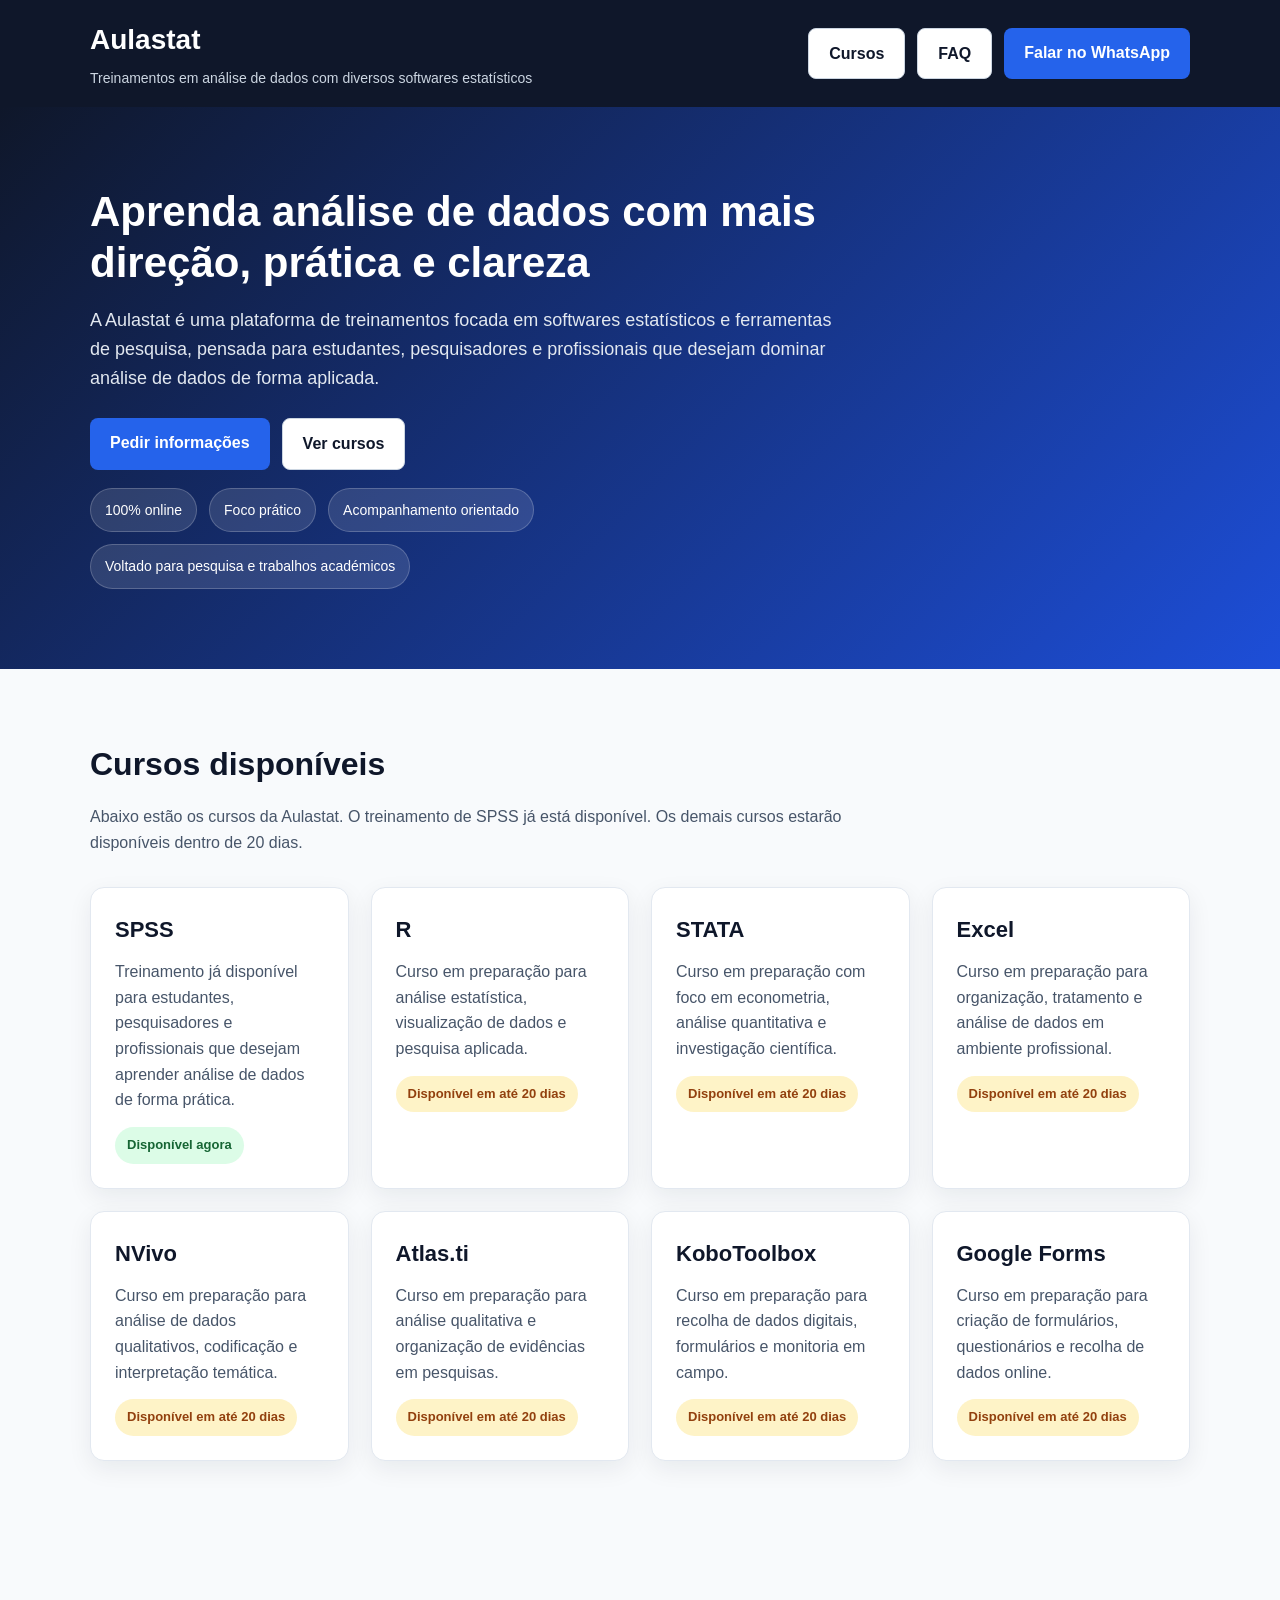
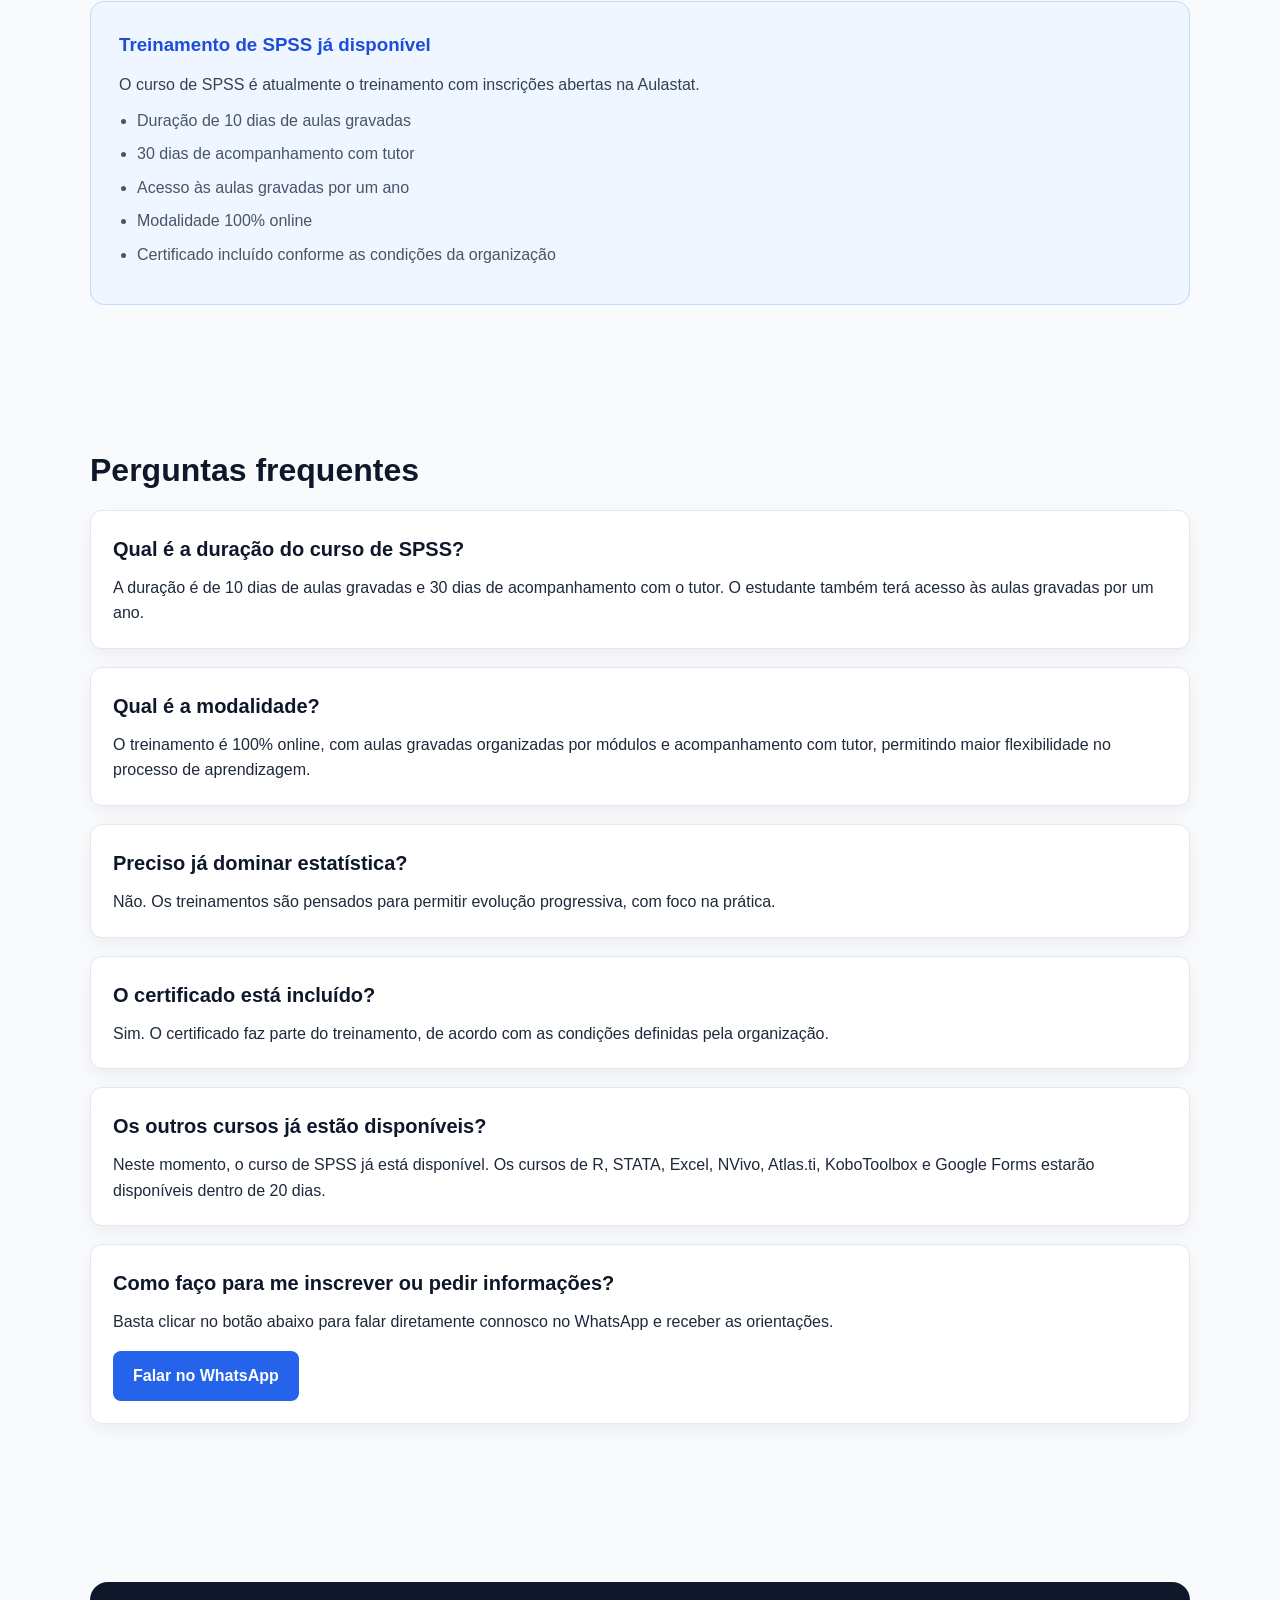
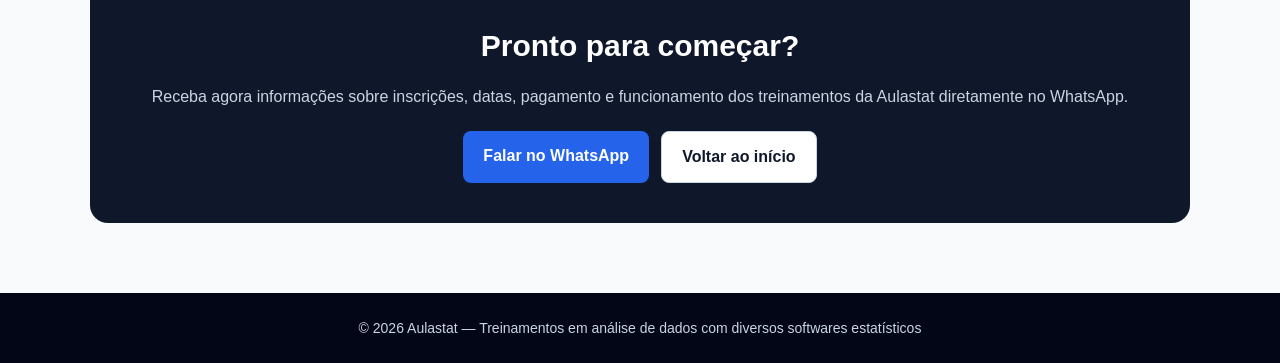
==== index.html @ efa94102 "Create index.html" ====
<!DOCTYPE html>
<html lang="pt">
<head>
  <meta charset="UTF-8" />
  <meta name="viewport" content="width=device-width, initial-scale=1.0" />
  <title>Aulastat | Treinamentos em Análise de Dados</title>
  <meta
    name="description"
    content="Aulastat - Treinamentos em análise de dados com diversos softwares estatísticos."
  />
  <style>
    * {
      margin: 0;
      padding: 0;
      box-sizing: border-box;
      font-family: Arial, sans-serif;
    }

    body {
      background: #f8fafc;
      color: #1e293b;
      line-height: 1.6;
    }

    .container {
      width: 90%;
      max-width: 1100px;
      margin: 0 auto;
    }

    header {
      background: #0f172a;
      color: white;
      padding: 18px 0;
      position: sticky;
      top: 0;
      z-index: 1000;
    }

    .nav {
      display: flex;
      justify-content: space-between;
      align-items: center;
      gap: 20px;
      flex-wrap: wrap;
    }

    .brand h1 {
      font-size: 28px;
      margin-bottom: 4px;
    }

    .brand p {
      font-size: 14px;
      color: #cbd5e1;
    }

    .nav-actions {
      display: flex;
      gap: 12px;
      flex-wrap: wrap;
    }

    .btn {
      display: inline-block;
      padding: 12px 20px;
      border-radius: 8px;
      text-decoration: none;
      font-weight: bold;
      transition: 0.3s ease;
    }

    .btn-primary {
      background: #2563eb;
      color: white;
    }

    .btn-primary:hover {
      background: #1d4ed8;
    }

    .btn-secondary {
      background: white;
      color: #0f172a;
      border: 1px solid #cbd5e1;
    }

    .btn-secondary:hover {
      background: #f1f5f9;
    }

    .hero {
      background: linear-gradient(135deg, #0f172a, #1d4ed8);
      color: white;
      padding: 80px 0;
    }

    .hero-content {
      max-width: 760px;
    }

    .hero h2 {
      font-size: 42px;
      margin-bottom: 18px;
      line-height: 1.2;
    }

    .hero p {
      font-size: 18px;
      margin-bottom: 26px;
      color: #e2e8f0;
    }

    .hero-badges {
      display: flex;
      flex-wrap: wrap;
      gap: 12px;
      margin-top: 18px;
    }

    .badge {
      background: rgba(255, 255, 255, 0.12);
      border: 1px solid rgba(255, 255, 255, 0.2);
      padding: 10px 14px;
      border-radius: 999px;
      font-size: 14px;
    }

    section {
      padding: 70px 0;
    }

    .section-title {
      font-size: 32px;
      margin-bottom: 14px;
      color: #0f172a;
    }

    .section-subtitle {
      color: #475569;
      margin-bottom: 32px;
      max-width: 760px;
    }

    .grid {
      display: grid;
      grid-template-columns: repeat(auto-fit, minmax(240px, 1fr));
      gap: 22px;
    }

    .card {
      background: white;
      border-radius: 14px;
      padding: 24px;
      box-shadow: 0 8px 24px rgba(15, 23, 42, 0.07);
      border: 1px solid #e2e8f0;
    }

    .card h3 {
      margin-bottom: 12px;
      color: #0f172a;
      font-size: 22px;
    }

    .card p {
      color: #475569;
      margin-bottom: 14px;
    }

    .status {
      display: inline-block;
      padding: 8px 12px;
      border-radius: 999px;
      font-size: 13px;
      font-weight: bold;
    }

    .status.available {
      background: #dcfce7;
      color: #166534;
    }

    .status.soon {
      background: #fef3c7;
      color: #92400e;
    }

    .highlight-box {
      background: #eff6ff;
      border: 1px solid #bfdbfe;
      padding: 28px;
      border-radius: 14px;
    }

    .highlight-box h3 {
      margin-bottom: 12px;
      color: #1d4ed8;
    }

    .highlight-box p {
      color: #334155;
      margin-bottom: 10px;
    }

    .faq-item {
      background: white;
      border-radius: 12px;
      padding: 22px;
      margin-bottom: 18px;
      box-shadow: 0 6px 18px rgba(15, 23, 42, 0.05);
      border: 1px solid #e2e8f0;
    }

    .faq-item h4 {
      margin-bottom: 10px;
      color: #0f172a;
      font-size: 20px;
    }

    .cta-box {
      background: #0f172a;
      color: white;
      padding: 40px;
      border-radius: 18px;
      text-align: center;
    }

    .cta-box h2 {
      font-size: 30px;
      margin-bottom: 14px;
    }

    .cta-box p {
      color: #cbd5e1;
      margin-bottom: 22px;
    }

    footer {
      background: #020617;
      color: #cbd5e1;
      text-align: center;
      padding: 24px 12px;
      font-size: 14px;
    }

    ul.clean-list {
      padding-left: 18px;
      color: #475569;
    }

    ul.clean-list li {
      margin-bottom: 8px;
    }

    @media (max-width: 768px) {
      .hero h2 {
        font-size: 32px;
      }

      .section-title {
        font-size: 28px;
      }

      .cta-box {
        padding: 28px 20px;
      }
    }
  </style>
</head>
<body id="top">
  <header>
    <div class="container nav">
      <div class="brand">
        <h1>Aulastat</h1>
        <p>Treinamentos em análise de dados com diversos softwares estatísticos</p>
      </div>

      <div class="nav-actions">
        <a class="btn btn-secondary" href="#cursos">Cursos</a>
        <a class="btn btn-secondary" href="#faq">FAQ</a>
        <a
          class="btn btn-primary"
          href="https://wa.me/861421450?text=Olá,%20quero%20saber%20mais%20sobre%20os%20treinamentos%20da%20Aulastat."
          target="_blank"
          rel="noopener"
        >
          Falar no WhatsApp
        </a>
      </div>
    </div>
  </header>

  <section class="hero">
    <div class="container">
      <div class="hero-content">
        <h2>Aprenda análise de dados com mais direção, prática e clareza</h2>
        <p>
          A Aulastat é uma plataforma de treinamentos focada em softwares estatísticos e
          ferramentas de pesquisa, pensada para estudantes, pesquisadores e profissionais
          que desejam dominar análise de dados de forma aplicada.
        </p>

        <div class="nav-actions">
          <a
            class="btn btn-primary"
            href="https://wa.me/861421450?text=Olá,%20quero%20me%20inscrever%20ou%20receber%20informações%20sobre%20os%20cursos%20da%20Aulastat."
            target="_blank"
            rel="noopener"
          >
            Pedir informações
          </a>
          <a class="btn btn-secondary" href="#cursos">Ver cursos</a>
        </div>

        <div class="hero-badges">
          <div class="badge">100% online</div>
          <div class="badge">Foco prático</div>
          <div class="badge">Acompanhamento orientado</div>
          <div class="badge">Voltado para pesquisa e trabalhos académicos</div>
        </div>
      </div>
    </div>
  </section>

  <section id="cursos">
    <div class="container">
      <h2 class="section-title">Cursos disponíveis</h2>
      <p class="section-subtitle">
        Abaixo estão os cursos da Aulastat. O treinamento de SPSS já está disponível.
        Os demais cursos estarão disponíveis dentro de 20 dias.
      </p>

      <div class="grid">
        <div class="card">
          <h3>SPSS</h3>
          <p>
            Treinamento já disponível para estudantes, pesquisadores e profissionais que
            desejam aprender análise de dados de forma prática.
          </p>
          <span class="status available">Disponível agora</span>
        </div>

        <div class="card">
          <h3>R</h3>
          <p>Curso em preparação para análise estatística, visualização de dados e pesquisa aplicada.</p>
          <span class="status soon">Disponível em até 20 dias</span>
        </div>

        <div class="card">
          <h3>STATA</h3>
          <p>Curso em preparação com foco em econometria, análise quantitativa e investigação científica.</p>
          <span class="status soon">Disponível em até 20 dias</span>
        </div>

        <div class="card">
          <h3>Excel</h3>
          <p>Curso em preparação para organização, tratamento e análise de dados em ambiente profissional.</p>
          <span class="status soon">Disponível em até 20 dias</span>
        </div>

        <div class="card">
          <h3>NVivo</h3>
          <p>Curso em preparação para análise de dados qualitativos, codificação e interpretação temática.</p>
          <span class="status soon">Disponível em até 20 dias</span>
        </div>

        <div class="card">
          <h3>Atlas.ti</h3>
          <p>Curso em preparação para análise qualitativa e organização de evidências em pesquisas.</p>
          <span class="status soon">Disponível em até 20 dias</span>
        </div>

        <div class="card">
          <h3>KoboToolbox</h3>
          <p>Curso em preparação para recolha de dados digitais, formulários e monitoria em campo.</p>
          <span class="status soon">Disponível em até 20 dias</span>
        </div>

        <div class="card">
          <h3>Google Forms</h3>
          <p>Curso em preparação para criação de formulários, questionários e recolha de dados online.</p>
          <span class="status soon">Disponível em até 20 dias</span>
        </div>
      </div>
    </div>
  </section>

  <section>
    <div class="container">
      <div class="highlight-box">
        <h3>Treinamento de SPSS já disponível</h3>
        <p>
          O curso de SPSS é atualmente o treinamento com inscrições abertas na Aulastat.
        </p>
        <ul class="clean-list">
          <li>Duração de 10 dias de aulas gravadas</li>
          <li>30 dias de acompanhamento com tutor</li>
          <li>Acesso às aulas gravadas por um ano</li>
          <li>Modalidade 100% online</li>
          <li>Certificado incluído conforme as condições da organização</li>
        </ul>
      </div>
    </div>
  </section>

  <section id="faq">
    <div class="container">
      <h2 class="section-title">Perguntas frequentes</h2>

      <div class="faq-item">
        <h4>Qual é a duração do curso de SPSS?</h4>
        <p>
          A duração é de 10 dias de aulas gravadas e 30 dias de acompanhamento com o tutor.
          O estudante também terá acesso às aulas gravadas por um ano.
        </p>
      </div>

      <div class="faq-item">
        <h4>Qual é a modalidade?</h4>
        <p>
          O treinamento é 100% online, com aulas gravadas organizadas por módulos e
          acompanhamento com tutor, permitindo maior flexibilidade no processo de aprendizagem.
        </p>
      </div>

      <div class="faq-item">
        <h4>Preciso já dominar estatística?</h4>
        <p>
          Não. Os treinamentos são pensados para permitir evolução progressiva, com foco na prática.
        </p>
      </div>

      <div class="faq-item">
        <h4>O certificado está incluído?</h4>
        <p>
          Sim. O certificado faz parte do treinamento, de acordo com as condições definidas pela organização.
        </p>
      </div>

      <div class="faq-item">
        <h4>Os outros cursos já estão disponíveis?</h4>
        <p>
          Neste momento, o curso de SPSS já está disponível. Os cursos de R, STATA, Excel,
          NVivo, Atlas.ti, KoboToolbox e Google Forms estarão disponíveis dentro de 20 dias.
        </p>
      </div>

      <div class="faq-item">
        <h4>Como faço para me inscrever ou pedir informações?</h4>
        <p>
          Basta clicar no botão abaixo para falar diretamente connosco no WhatsApp
          e receber as orientações.
        </p>
        <div style="margin-top: 16px;">
          <a
            class="btn btn-primary"
            href="https://wa.me/861421450?text=Olá,%20quero%20receber%20informações%20sobre%20os%20treinamentos%20da%20Aulastat."
            target="_blank"
            rel="noopener"
          >
            Falar no WhatsApp
          </a>
        </div>
      </div>
    </div>
  </section>

  <section>
    <div class="container">
      <div class="cta-box">
        <h2>Pronto para começar?</h2>
        <p>
          Receba agora informações sobre inscrições, datas, pagamento e funcionamento
          dos treinamentos da Aulastat diretamente no WhatsApp.
        </p>
        <div class="nav-actions" style="justify-content: center;">
          <a
            class="btn btn-primary"
            href="https://wa.me/861421450?text=Olá,%20quero%20entrar%20nos%20treinamentos%20da%20Aulastat."
            target="_blank"
            rel="noopener"
          >
            Falar no WhatsApp
          </a>
          <a class="btn btn-secondary" href="#top">Voltar ao início</a>
        </div>
      </div>
    </div>
  </section>

  <footer>
    © 2026 Aulastat — Treinamentos em análise de dados com diversos softwares estatísticos
  </footer>
</body>
</html>
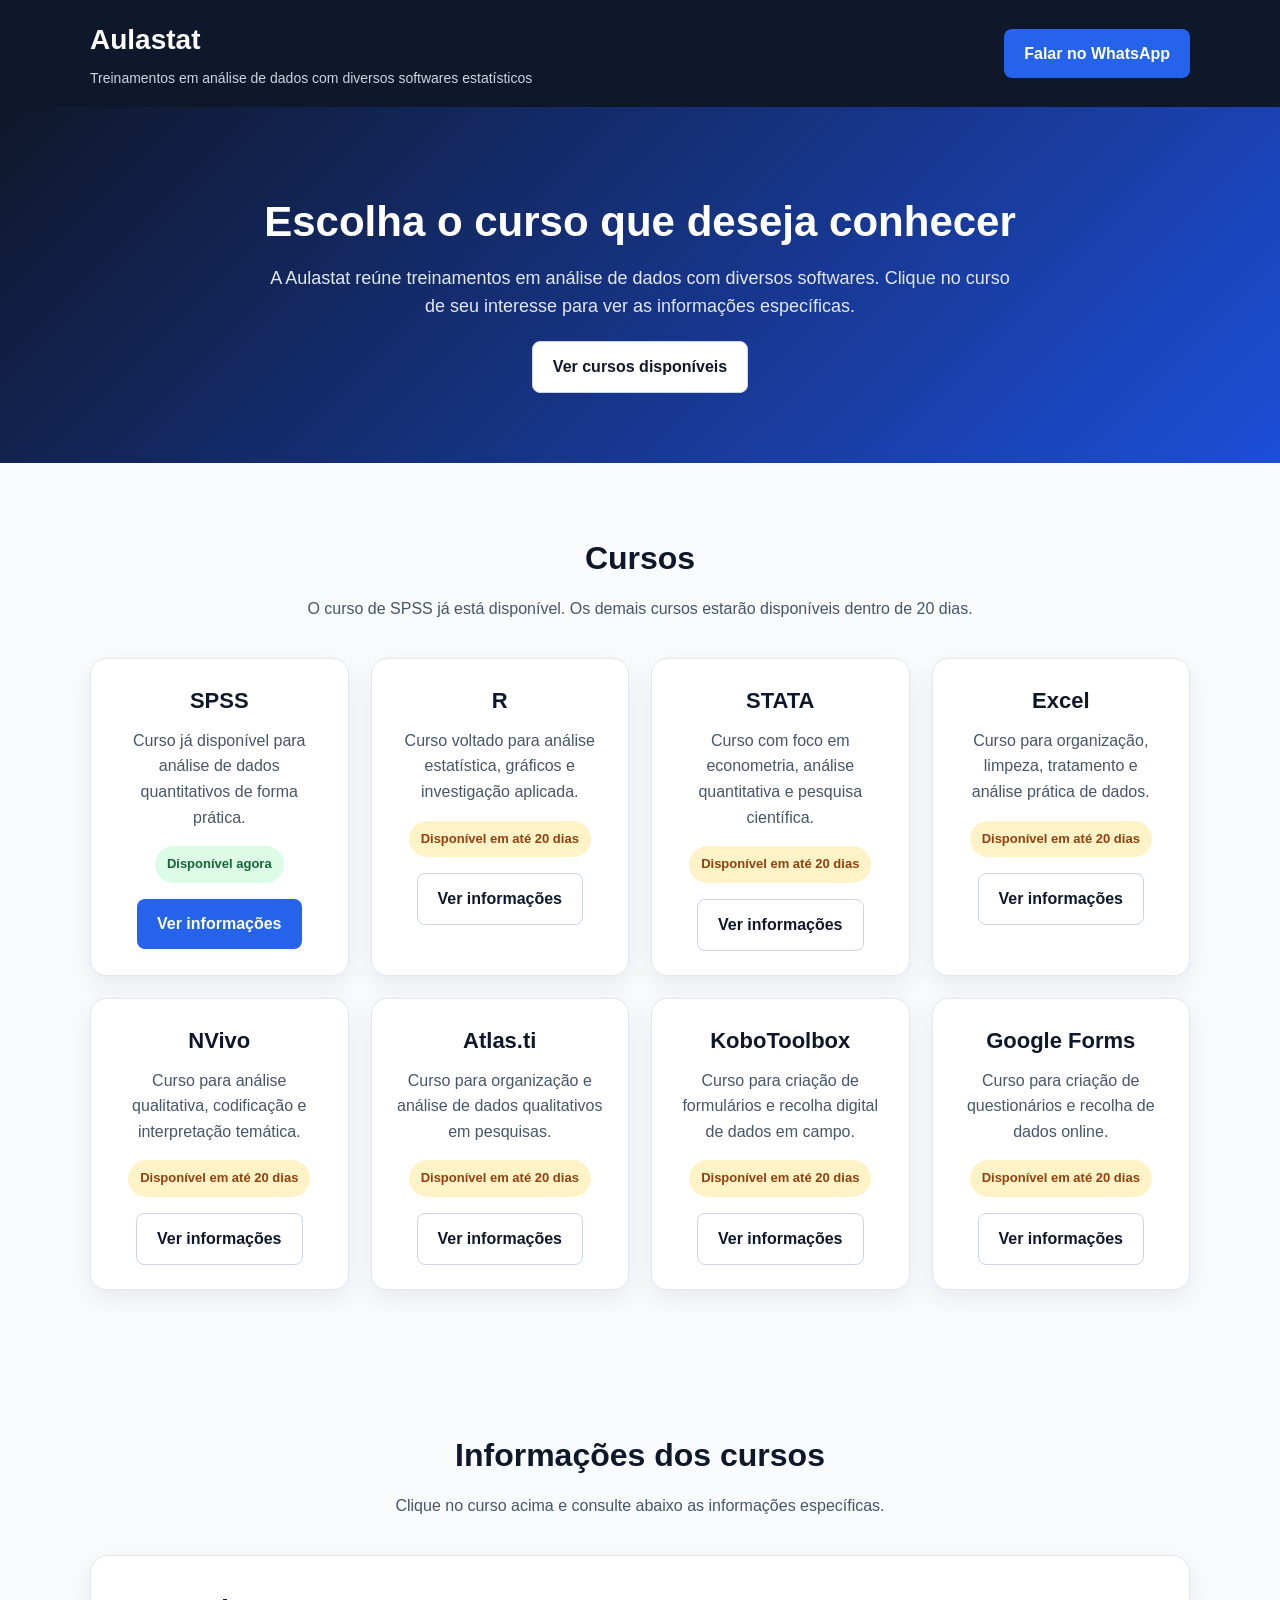
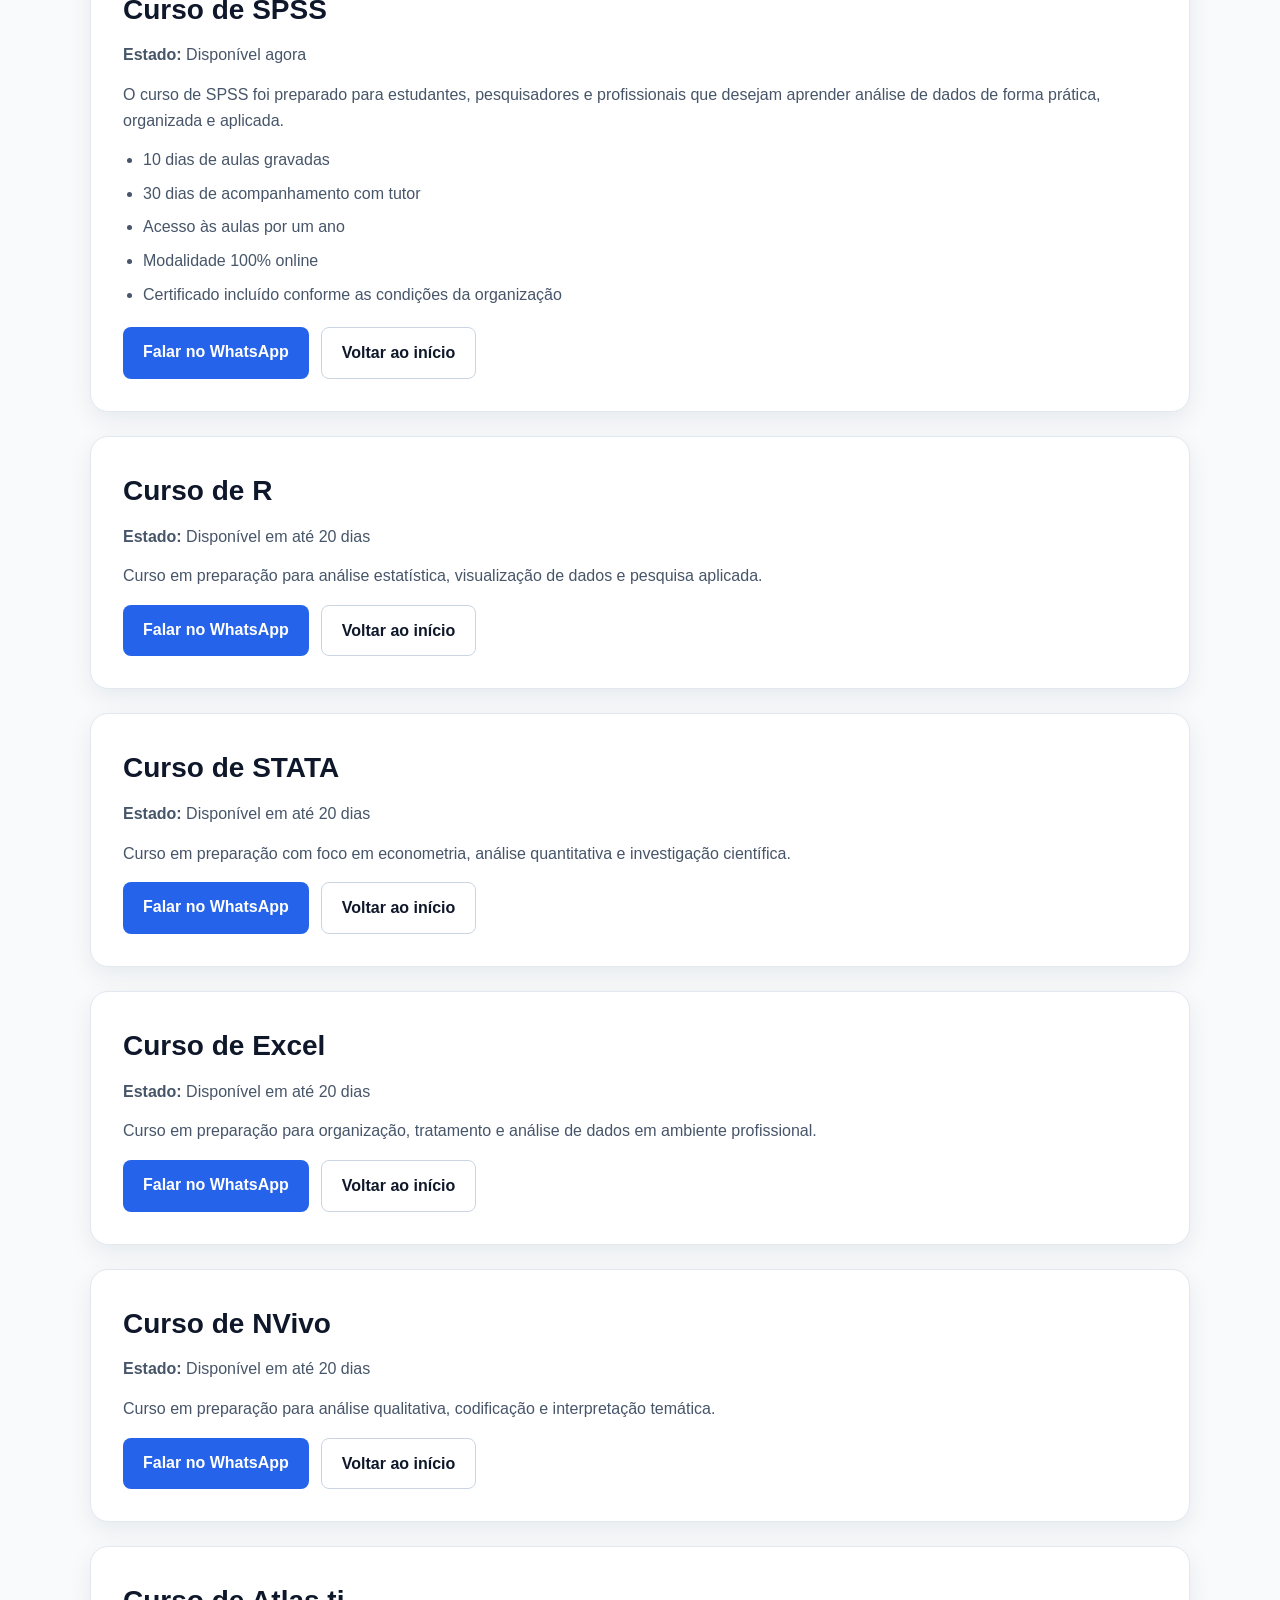
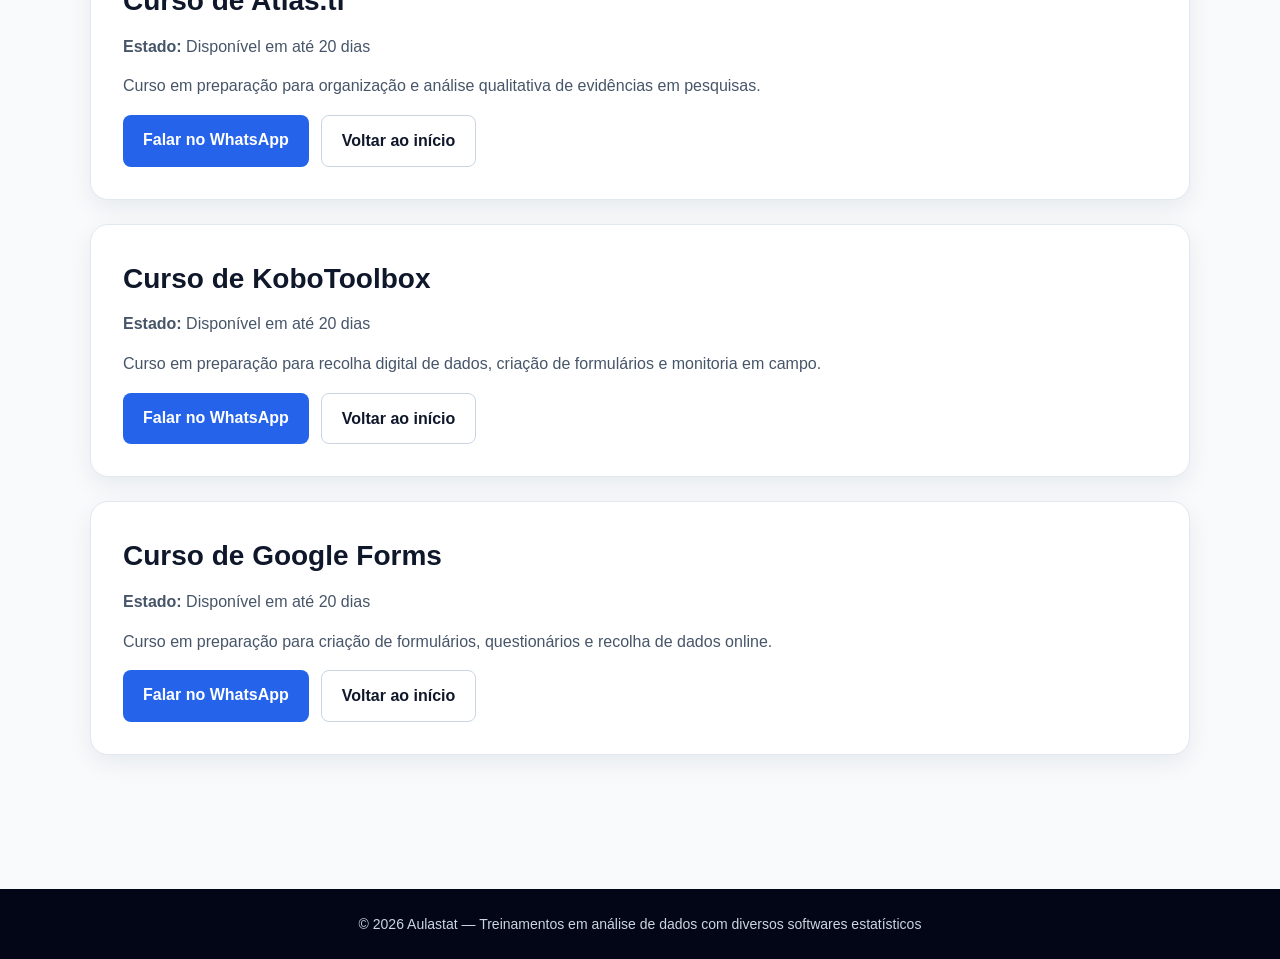
==== commit b07aa65f: "Update index.html" ====
--- a/index.html
+++ b/index.html
@@ -14,6 +14,7 @@
       padding: 0;
       box-sizing: border-box;
       font-family: Arial, sans-serif;
+      scroll-behavior: smooth;
     }
 
     body {
@@ -55,12 +56,6 @@
       color: #cbd5e1;
     }
 
-    .nav-actions {
-      display: flex;
-      gap: 12px;
-      flex-wrap: wrap;
-    }
-
     .btn {
       display: inline-block;
       padding: 12px 20px;
@@ -68,6 +63,8 @@
       text-decoration: none;
       font-weight: bold;
       transition: 0.3s ease;
+      border: none;
+      cursor: pointer;
     }
 
     .btn-primary {
@@ -92,38 +89,21 @@
     .hero {
       background: linear-gradient(135deg, #0f172a, #1d4ed8);
       color: white;
-      padding: 80px 0;
-    }
-
-    .hero-content {
-      max-width: 760px;
+      padding: 90px 0 70px;
+      text-align: center;
     }
 
     .hero h2 {
       font-size: 42px;
-      margin-bottom: 18px;
+      margin-bottom: 16px;
       line-height: 1.2;
     }
 
     .hero p {
+      max-width: 760px;
+      margin: 0 auto 20px;
       font-size: 18px;
-      margin-bottom: 26px;
       color: #e2e8f0;
-    }
-
-    .hero-badges {
-      display: flex;
-      flex-wrap: wrap;
-      gap: 12px;
-      margin-top: 18px;
-    }
-
-    .badge {
-      background: rgba(255, 255, 255, 0.12);
-      border: 1px solid rgba(255, 255, 255, 0.2);
-      padding: 10px 14px;
-      border-radius: 999px;
-      font-size: 14px;
     }
 
     section {
@@ -132,14 +112,16 @@
 
     .section-title {
       font-size: 32px;
-      margin-bottom: 14px;
+      margin-bottom: 12px;
       color: #0f172a;
+      text-align: center;
     }
 
     .section-subtitle {
       color: #475569;
-      margin-bottom: 32px;
+      text-align: center;
       max-width: 760px;
+      margin: 0 auto 36px;
     }
 
     .grid {
@@ -148,23 +130,31 @@
       gap: 22px;
     }
 
-    .card {
+    .course-card {
       background: white;
-      border-radius: 14px;
+      border-radius: 16px;
       padding: 24px;
       box-shadow: 0 8px 24px rgba(15, 23, 42, 0.07);
       border: 1px solid #e2e8f0;
-    }
-
-    .card h3 {
-      margin-bottom: 12px;
+      text-align: center;
+      transition: transform 0.25s ease, box-shadow 0.25s ease;
+    }
+
+    .course-card:hover {
+      transform: translateY(-4px);
+      box-shadow: 0 12px 28px rgba(15, 23, 42, 0.1);
+    }
+
+    .course-card h3 {
+      font-size: 22px;
+      margin-bottom: 10px;
       color: #0f172a;
-      font-size: 22px;
-    }
-
-    .card p {
+    }
+
+    .course-card p {
       color: #475569;
-      margin-bottom: 14px;
+      margin-bottom: 16px;
+      min-height: 70px;
     }
 
     .status {
@@ -173,6 +163,7 @@
       border-radius: 999px;
       font-size: 13px;
       font-weight: bold;
+      margin-bottom: 16px;
     }
 
     .status.available {
@@ -185,54 +176,41 @@
       color: #92400e;
     }
 
-    .highlight-box {
-      background: #eff6ff;
-      border: 1px solid #bfdbfe;
-      padding: 28px;
-      border-radius: 14px;
-    }
-
-    .highlight-box h3 {
-      margin-bottom: 12px;
-      color: #1d4ed8;
-    }
-
-    .highlight-box p {
-      color: #334155;
+    .course-detail {
+      background: white;
+      border-radius: 18px;
+      padding: 32px;
+      box-shadow: 0 8px 24px rgba(15, 23, 42, 0.07);
+      border: 1px solid #e2e8f0;
+      margin-bottom: 24px;
+    }
+
+    .course-detail h3 {
+      font-size: 28px;
+      color: #0f172a;
       margin-bottom: 10px;
     }
 
-    .faq-item {
-      background: white;
-      border-radius: 12px;
-      padding: 22px;
-      margin-bottom: 18px;
-      box-shadow: 0 6px 18px rgba(15, 23, 42, 0.05);
-      border: 1px solid #e2e8f0;
-    }
-
-    .faq-item h4 {
-      margin-bottom: 10px;
-      color: #0f172a;
-      font-size: 20px;
-    }
-
-    .cta-box {
-      background: #0f172a;
-      color: white;
-      padding: 40px;
-      border-radius: 18px;
-      text-align: center;
-    }
-
-    .cta-box h2 {
-      font-size: 30px;
+    .course-detail p {
+      color: #475569;
       margin-bottom: 14px;
     }
 
-    .cta-box p {
-      color: #cbd5e1;
-      margin-bottom: 22px;
+    .course-detail ul {
+      padding-left: 20px;
+      margin-bottom: 20px;
+      color: #475569;
+    }
+
+    .course-detail ul li {
+      margin-bottom: 8px;
+    }
+
+    .actions {
+      display: flex;
+      gap: 12px;
+      flex-wrap: wrap;
+      margin-top: 16px;
     }
 
     footer {
@@ -241,15 +219,7 @@
       text-align: center;
       padding: 24px 12px;
       font-size: 14px;
-    }
-
-    ul.clean-list {
-      padding-left: 18px;
-      color: #475569;
-    }
-
-    ul.clean-list li {
-      margin-bottom: 8px;
+      margin-top: 40px;
     }
 
     @media (max-width: 768px) {
@@ -261,8 +231,8 @@
         font-size: 28px;
       }
 
-      .cta-box {
-        padding: 28px 20px;
+      .course-detail {
+        padding: 24px 18px;
       }
     }
   </style>
@@ -274,209 +244,253 @@
         <h1>Aulastat</h1>
         <p>Treinamentos em análise de dados com diversos softwares estatísticos</p>
       </div>
-
-      <div class="nav-actions">
-        <a class="btn btn-secondary" href="#cursos">Cursos</a>
-        <a class="btn btn-secondary" href="#faq">FAQ</a>
-        <a
-          class="btn btn-primary"
-          href="https://wa.me/861421450?text=Olá,%20quero%20saber%20mais%20sobre%20os%20treinamentos%20da%20Aulastat."
-          target="_blank"
-          rel="noopener"
-        >
-          Falar no WhatsApp
-        </a>
-      </div>
+      <a
+        class="btn btn-primary"
+        href="https://wa.me/861421450?text=Olá,%20quero%20saber%20mais%20sobre%20os%20treinamentos%20da%20Aulastat."
+        target="_blank"
+        rel="noopener"
+      >
+        Falar no WhatsApp
+      </a>
     </div>
   </header>
 
   <section class="hero">
     <div class="container">
-      <div class="hero-content">
-        <h2>Aprenda análise de dados com mais direção, prática e clareza</h2>
-        <p>
-          A Aulastat é uma plataforma de treinamentos focada em softwares estatísticos e
-          ferramentas de pesquisa, pensada para estudantes, pesquisadores e profissionais
-          que desejam dominar análise de dados de forma aplicada.
-        </p>
-
-        <div class="nav-actions">
-          <a
-            class="btn btn-primary"
-            href="https://wa.me/861421450?text=Olá,%20quero%20me%20inscrever%20ou%20receber%20informações%20sobre%20os%20cursos%20da%20Aulastat."
-            target="_blank"
-            rel="noopener"
-          >
-            Pedir informações
-          </a>
-          <a class="btn btn-secondary" href="#cursos">Ver cursos</a>
-        </div>
-
-        <div class="hero-badges">
-          <div class="badge">100% online</div>
-          <div class="badge">Foco prático</div>
-          <div class="badge">Acompanhamento orientado</div>
-          <div class="badge">Voltado para pesquisa e trabalhos académicos</div>
-        </div>
-      </div>
+      <h2>Escolha o curso que deseja conhecer</h2>
+      <p>
+        A Aulastat reúne treinamentos em análise de dados com diversos softwares.
+        Clique no curso de seu interesse para ver as informações específicas.
+      </p>
+      <a class="btn btn-secondary" href="#cursos">Ver cursos disponíveis</a>
     </div>
   </section>
 
   <section id="cursos">
     <div class="container">
-      <h2 class="section-title">Cursos disponíveis</h2>
+      <h2 class="section-title">Cursos</h2>
       <p class="section-subtitle">
-        Abaixo estão os cursos da Aulastat. O treinamento de SPSS já está disponível.
-        Os demais cursos estarão disponíveis dentro de 20 dias.
+        O curso de SPSS já está disponível. Os demais cursos estarão disponíveis dentro de 20 dias.
       </p>
 
       <div class="grid">
-        <div class="card">
+        <div class="course-card">
           <h3>SPSS</h3>
-          <p>
-            Treinamento já disponível para estudantes, pesquisadores e profissionais que
-            desejam aprender análise de dados de forma prática.
-          </p>
-          <span class="status available">Disponível agora</span>
-        </div>
-
-        <div class="card">
+          <p>Curso já disponível para análise de dados quantitativos de forma prática.</p>
+          <span class="status available">Disponível agora</span><br />
+          <a class="btn btn-primary" href="#curso-spss">Ver informações</a>
+        </div>
+
+        <div class="course-card">
           <h3>R</h3>
-          <p>Curso em preparação para análise estatística, visualização de dados e pesquisa aplicada.</p>
-          <span class="status soon">Disponível em até 20 dias</span>
-        </div>
-
-        <div class="card">
+          <p>Curso voltado para análise estatística, gráficos e investigação aplicada.</p>
+          <span class="status soon">Disponível em até 20 dias</span><br />
+          <a class="btn btn-secondary" href="#curso-r">Ver informações</a>
+        </div>
+
+        <div class="course-card">
           <h3>STATA</h3>
-          <p>Curso em preparação com foco em econometria, análise quantitativa e investigação científica.</p>
-          <span class="status soon">Disponível em até 20 dias</span>
-        </div>
-
-        <div class="card">
+          <p>Curso com foco em econometria, análise quantitativa e pesquisa científica.</p>
+          <span class="status soon">Disponível em até 20 dias</span><br />
+          <a class="btn btn-secondary" href="#curso-stata">Ver informações</a>
+        </div>
+
+        <div class="course-card">
           <h3>Excel</h3>
-          <p>Curso em preparação para organização, tratamento e análise de dados em ambiente profissional.</p>
-          <span class="status soon">Disponível em até 20 dias</span>
-        </div>
-
-        <div class="card">
+          <p>Curso para organização, limpeza, tratamento e análise prática de dados.</p>
+          <span class="status soon">Disponível em até 20 dias</span><br />
+          <a class="btn btn-secondary" href="#curso-excel">Ver informações</a>
+        </div>
+
+        <div class="course-card">
           <h3>NVivo</h3>
-          <p>Curso em preparação para análise de dados qualitativos, codificação e interpretação temática.</p>
-          <span class="status soon">Disponível em até 20 dias</span>
-        </div>
-
-        <div class="card">
+          <p>Curso para análise qualitativa, codificação e interpretação temática.</p>
+          <span class="status soon">Disponível em até 20 dias</span><br />
+          <a class="btn btn-secondary" href="#curso-nvivo">Ver informações</a>
+        </div>
+
+        <div class="course-card">
           <h3>Atlas.ti</h3>
-          <p>Curso em preparação para análise qualitativa e organização de evidências em pesquisas.</p>
-          <span class="status soon">Disponível em até 20 dias</span>
-        </div>
-
-        <div class="card">
+          <p>Curso para organização e análise de dados qualitativos em pesquisas.</p>
+          <span class="status soon">Disponível em até 20 dias</span><br />
+          <a class="btn btn-secondary" href="#curso-atlas">Ver informações</a>
+        </div>
+
+        <div class="course-card">
           <h3>KoboToolbox</h3>
-          <p>Curso em preparação para recolha de dados digitais, formulários e monitoria em campo.</p>
-          <span class="status soon">Disponível em até 20 dias</span>
-        </div>
-
-        <div class="card">
+          <p>Curso para criação de formulários e recolha digital de dados em campo.</p>
+          <span class="status soon">Disponível em até 20 dias</span><br />
+          <a class="btn btn-secondary" href="#curso-kobo">Ver informações</a>
+        </div>
+
+        <div class="course-card">
           <h3>Google Forms</h3>
-          <p>Curso em preparação para criação de formulários, questionários e recolha de dados online.</p>
-          <span class="status soon">Disponível em até 20 dias</span>
+          <p>Curso para criação de questionários e recolha de dados online.</p>
+          <span class="status soon">Disponível em até 20 dias</span><br />
+          <a class="btn btn-secondary" href="#curso-googleforms">Ver informações</a>
         </div>
       </div>
     </div>
   </section>
 
-  <section>
+  <section id="detalhes">
     <div class="container">
-      <div class="highlight-box">
-        <h3>Treinamento de SPSS já disponível</h3>
-        <p>
-          O curso de SPSS é atualmente o treinamento com inscrições abertas na Aulastat.
-        </p>
-        <ul class="clean-list">
-          <li>Duração de 10 dias de aulas gravadas</li>
+      <h2 class="section-title">Informações dos cursos</h2>
+      <p class="section-subtitle">
+        Clique no curso acima e consulte abaixo as informações específicas.
+      </p>
+
+      <div class="course-detail" id="curso-spss">
+        <h3>Curso de SPSS</h3>
+        <p><strong>Estado:</strong> Disponível agora</p>
+        <p>
+          O curso de SPSS foi preparado para estudantes, pesquisadores e profissionais que
+          desejam aprender análise de dados de forma prática, organizada e aplicada.
+        </p>
+        <ul>
+          <li>10 dias de aulas gravadas</li>
           <li>30 dias de acompanhamento com tutor</li>
-          <li>Acesso às aulas gravadas por um ano</li>
+          <li>Acesso às aulas por um ano</li>
           <li>Modalidade 100% online</li>
           <li>Certificado incluído conforme as condições da organização</li>
         </ul>
-      </div>
-    </div>
-  </section>
-
-  <section id="faq">
-    <div class="container">
-      <h2 class="section-title">Perguntas frequentes</h2>
-
-      <div class="faq-item">
-        <h4>Qual é a duração do curso de SPSS?</h4>
-        <p>
-          A duração é de 10 dias de aulas gravadas e 30 dias de acompanhamento com o tutor.
-          O estudante também terá acesso às aulas gravadas por um ano.
-        </p>
-      </div>
-
-      <div class="faq-item">
-        <h4>Qual é a modalidade?</h4>
-        <p>
-          O treinamento é 100% online, com aulas gravadas organizadas por módulos e
-          acompanhamento com tutor, permitindo maior flexibilidade no processo de aprendizagem.
-        </p>
-      </div>
-
-      <div class="faq-item">
-        <h4>Preciso já dominar estatística?</h4>
-        <p>
-          Não. Os treinamentos são pensados para permitir evolução progressiva, com foco na prática.
-        </p>
-      </div>
-
-      <div class="faq-item">
-        <h4>O certificado está incluído?</h4>
-        <p>
-          Sim. O certificado faz parte do treinamento, de acordo com as condições definidas pela organização.
-        </p>
-      </div>
-
-      <div class="faq-item">
-        <h4>Os outros cursos já estão disponíveis?</h4>
-        <p>
-          Neste momento, o curso de SPSS já está disponível. Os cursos de R, STATA, Excel,
-          NVivo, Atlas.ti, KoboToolbox e Google Forms estarão disponíveis dentro de 20 dias.
-        </p>
-      </div>
-
-      <div class="faq-item">
-        <h4>Como faço para me inscrever ou pedir informações?</h4>
-        <p>
-          Basta clicar no botão abaixo para falar diretamente connosco no WhatsApp
-          e receber as orientações.
-        </p>
-        <div style="margin-top: 16px;">
-          <a
-            class="btn btn-primary"
-            href="https://wa.me/861421450?text=Olá,%20quero%20receber%20informações%20sobre%20os%20treinamentos%20da%20Aulastat."
-            target="_blank"
-            rel="noopener"
-          >
-            Falar no WhatsApp
-          </a>
-        </div>
-      </div>
-    </div>
-  </section>
-
-  <section>
-    <div class="container">
-      <div class="cta-box">
-        <h2>Pronto para começar?</h2>
-        <p>
-          Receba agora informações sobre inscrições, datas, pagamento e funcionamento
-          dos treinamentos da Aulastat diretamente no WhatsApp.
-        </p>
-        <div class="nav-actions" style="justify-content: center;">
-          <a
-            class="btn btn-primary"
-            href="https://wa.me/861421450?text=Olá,%20quero%20entrar%20nos%20treinamentos%20da%20Aulastat."
+        <div class="actions">
+          <a
+            class="btn btn-primary"
+            href="https://wa.me/861421450?text=Olá,%20me%20interessei%20pelo%20curso%20de%20SPSS%20e%20quero%20fazer%20os%20pagamentos."
+            target="_blank"
+            rel="noopener"
+          >
+            Falar no WhatsApp
+          </a>
+          <a class="btn btn-secondary" href="#top">Voltar ao início</a>
+        </div>
+      </div>
+
+      <div class="course-detail" id="curso-r">
+        <h3>Curso de R</h3>
+        <p><strong>Estado:</strong> Disponível em até 20 dias</p>
+        <p>
+          Curso em preparação para análise estatística, visualização de dados e pesquisa aplicada.
+        </p>
+        <div class="actions">
+          <a
+            class="btn btn-primary"
+            href="https://wa.me/861421450?text=Olá,%20me%20interessei%20pelo%20curso%20de%20R%20e%20quero%20fazer%20os%20pagamentos."
+            target="_blank"
+            rel="noopener"
+          >
+            Falar no WhatsApp
+          </a>
+          <a class="btn btn-secondary" href="#top">Voltar ao início</a>
+        </div>
+      </div>
+
+      <div class="course-detail" id="curso-stata">
+        <h3>Curso de STATA</h3>
+        <p><strong>Estado:</strong> Disponível em até 20 dias</p>
+        <p>
+          Curso em preparação com foco em econometria, análise quantitativa e investigação científica.
+        </p>
+        <div class="actions">
+          <a
+            class="btn btn-primary"
+            href="https://wa.me/861421450?text=Olá,%20me%20interessei%20pelo%20curso%20de%20STATA%20e%20quero%20fazer%20os%20pagamentos."
+            target="_blank"
+            rel="noopener"
+          >
+            Falar no WhatsApp
+          </a>
+          <a class="btn btn-secondary" href="#top">Voltar ao início</a>
+        </div>
+      </div>
+
+      <div class="course-detail" id="curso-excel">
+        <h3>Curso de Excel</h3>
+        <p><strong>Estado:</strong> Disponível em até 20 dias</p>
+        <p>
+          Curso em preparação para organização, tratamento e análise de dados em ambiente profissional.
+        </p>
+        <div class="actions">
+          <a
+            class="btn btn-primary"
+            href="https://wa.me/861421450?text=Olá,%20me%20interessei%20pelo%20curso%20de%20Excel%20e%20quero%20fazer%20os%20pagamentos."
+            target="_blank"
+            rel="noopener"
+          >
+            Falar no WhatsApp
+          </a>
+          <a class="btn btn-secondary" href="#top">Voltar ao início</a>
+        </div>
+      </div>
+
+      <div class="course-detail" id="curso-nvivo">
+        <h3>Curso de NVivo</h3>
+        <p><strong>Estado:</strong> Disponível em até 20 dias</p>
+        <p>
+          Curso em preparação para análise qualitativa, codificação e interpretação temática.
+        </p>
+        <div class="actions">
+          <a
+            class="btn btn-primary"
+            href="https://wa.me/861421450?text=Olá,%20me%20interessei%20pelo%20curso%20de%20NVivo%20e%20quero%20fazer%20os%20pagamentos."
+            target="_blank"
+            rel="noopener"
+          >
+            Falar no WhatsApp
+          </a>
+          <a class="btn btn-secondary" href="#top">Voltar ao início</a>
+        </div>
+      </div>
+
+      <div class="course-detail" id="curso-atlas">
+        <h3>Curso de Atlas.ti</h3>
+        <p><strong>Estado:</strong> Disponível em até 20 dias</p>
+        <p>
+          Curso em preparação para organização e análise qualitativa de evidências em pesquisas.
+        </p>
+        <div class="actions">
+          <a
+            class="btn btn-primary"
+            href="https://wa.me/861421450?text=Olá,%20me%20interessei%20pelo%20curso%20de%20Atlas.ti%20e%20quero%20fazer%20os%20pagamentos."
+            target="_blank"
+            rel="noopener"
+          >
+            Falar no WhatsApp
+          </a>
+          <a class="btn btn-secondary" href="#top">Voltar ao início</a>
+        </div>
+      </div>
+
+      <div class="course-detail" id="curso-kobo">
+        <h3>Curso de KoboToolbox</h3>
+        <p><strong>Estado:</strong> Disponível em até 20 dias</p>
+        <p>
+          Curso em preparação para recolha digital de dados, criação de formulários e monitoria em campo.
+        </p>
+        <div class="actions">
+          <a
+            class="btn btn-primary"
+            href="https://wa.me/861421450?text=Olá,%20me%20interessei%20pelo%20curso%20de%20KoboToolbox%20e%20quero%20fazer%20os%20pagamentos."
+            target="_blank"
+            rel="noopener"
+          >
+            Falar no WhatsApp
+          </a>
+          <a class="btn btn-secondary" href="#top">Voltar ao início</a>
+        </div>
+      </div>
+
+      <div class="course-detail" id="curso-googleforms">
+        <h3>Curso de Google Forms</h3>
+        <p><strong>Estado:</strong> Disponível em até 20 dias</p>
+        <p>
+          Curso em preparação para criação de formulários, questionários e recolha de dados online.
+        </p>
+        <div class="actions">
+          <a
+            class="btn btn-primary"
+            href="https://wa.me/861421450?text=Olá,%20me%20interessei%20pelo%20curso%20de%20Google%20Forms%20e%20quero%20fazer%20os%20pagamentos."
             target="_blank"
             rel="noopener"
           >
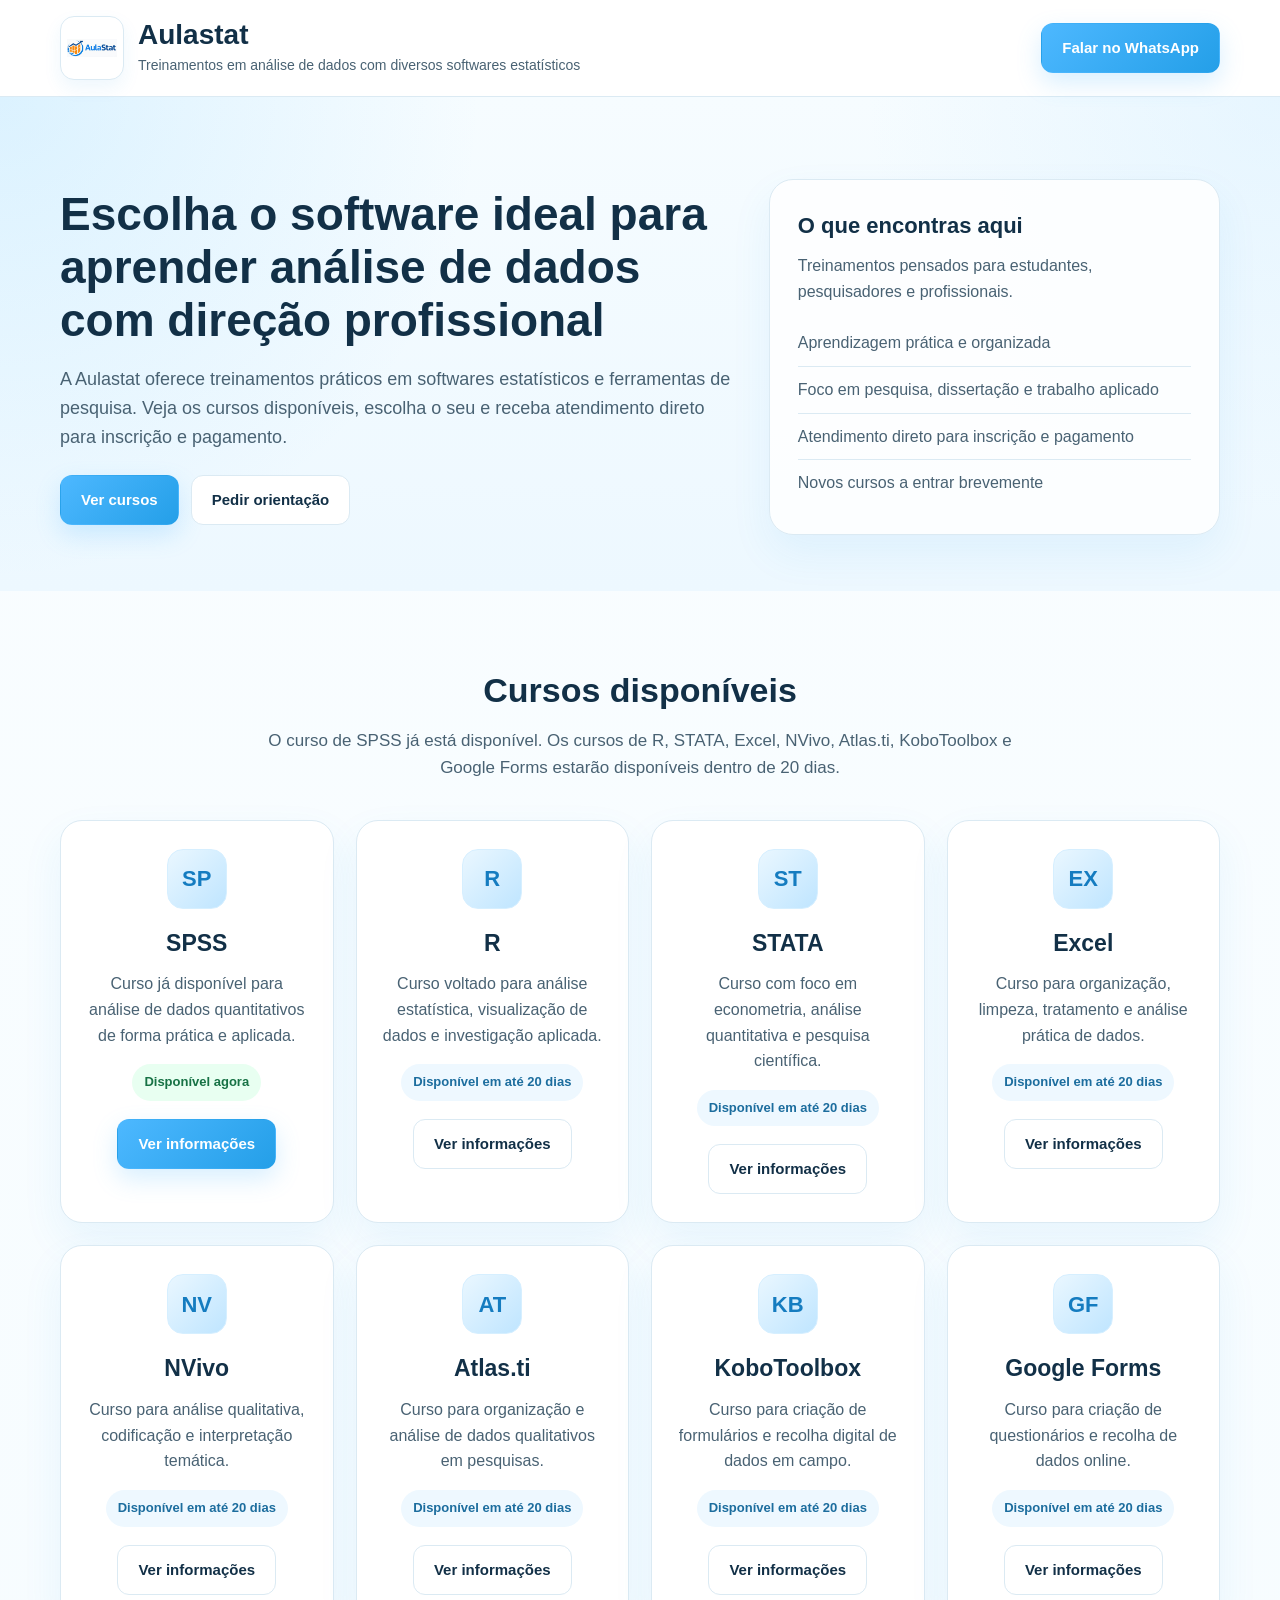
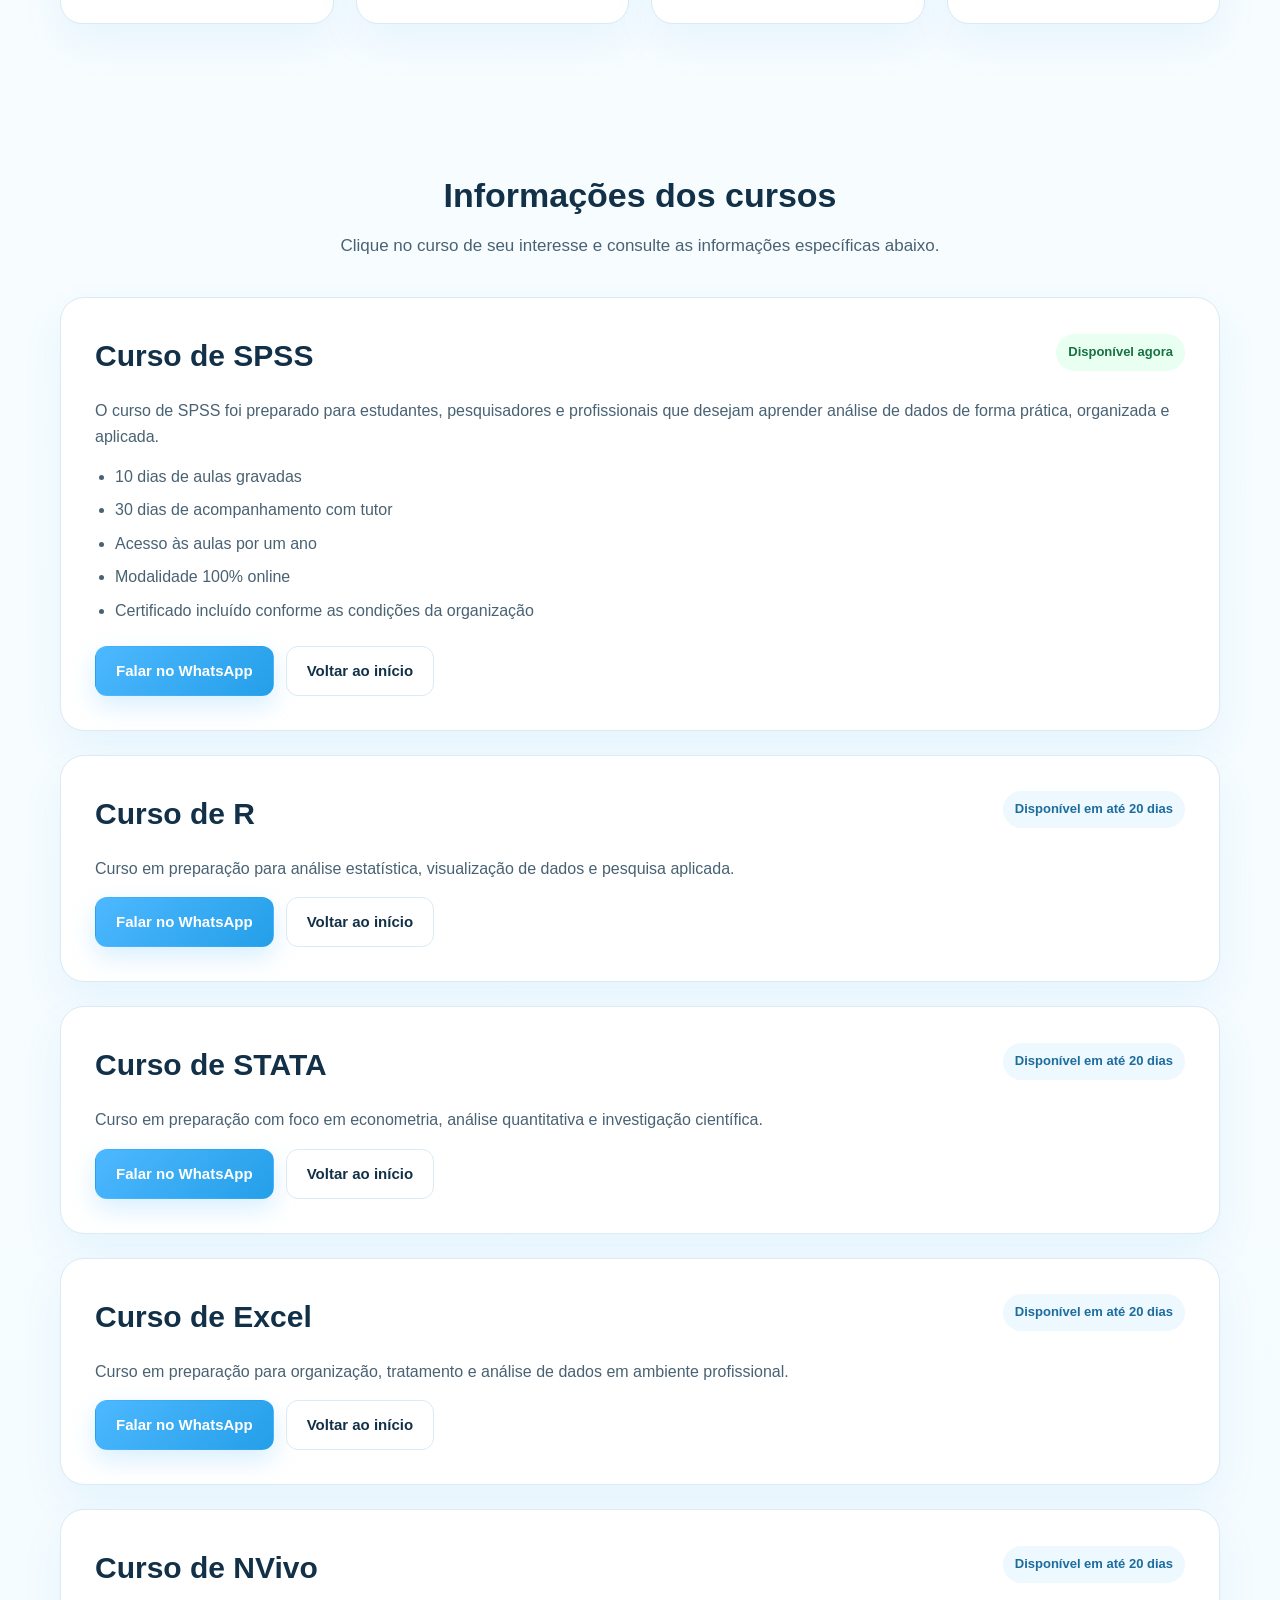
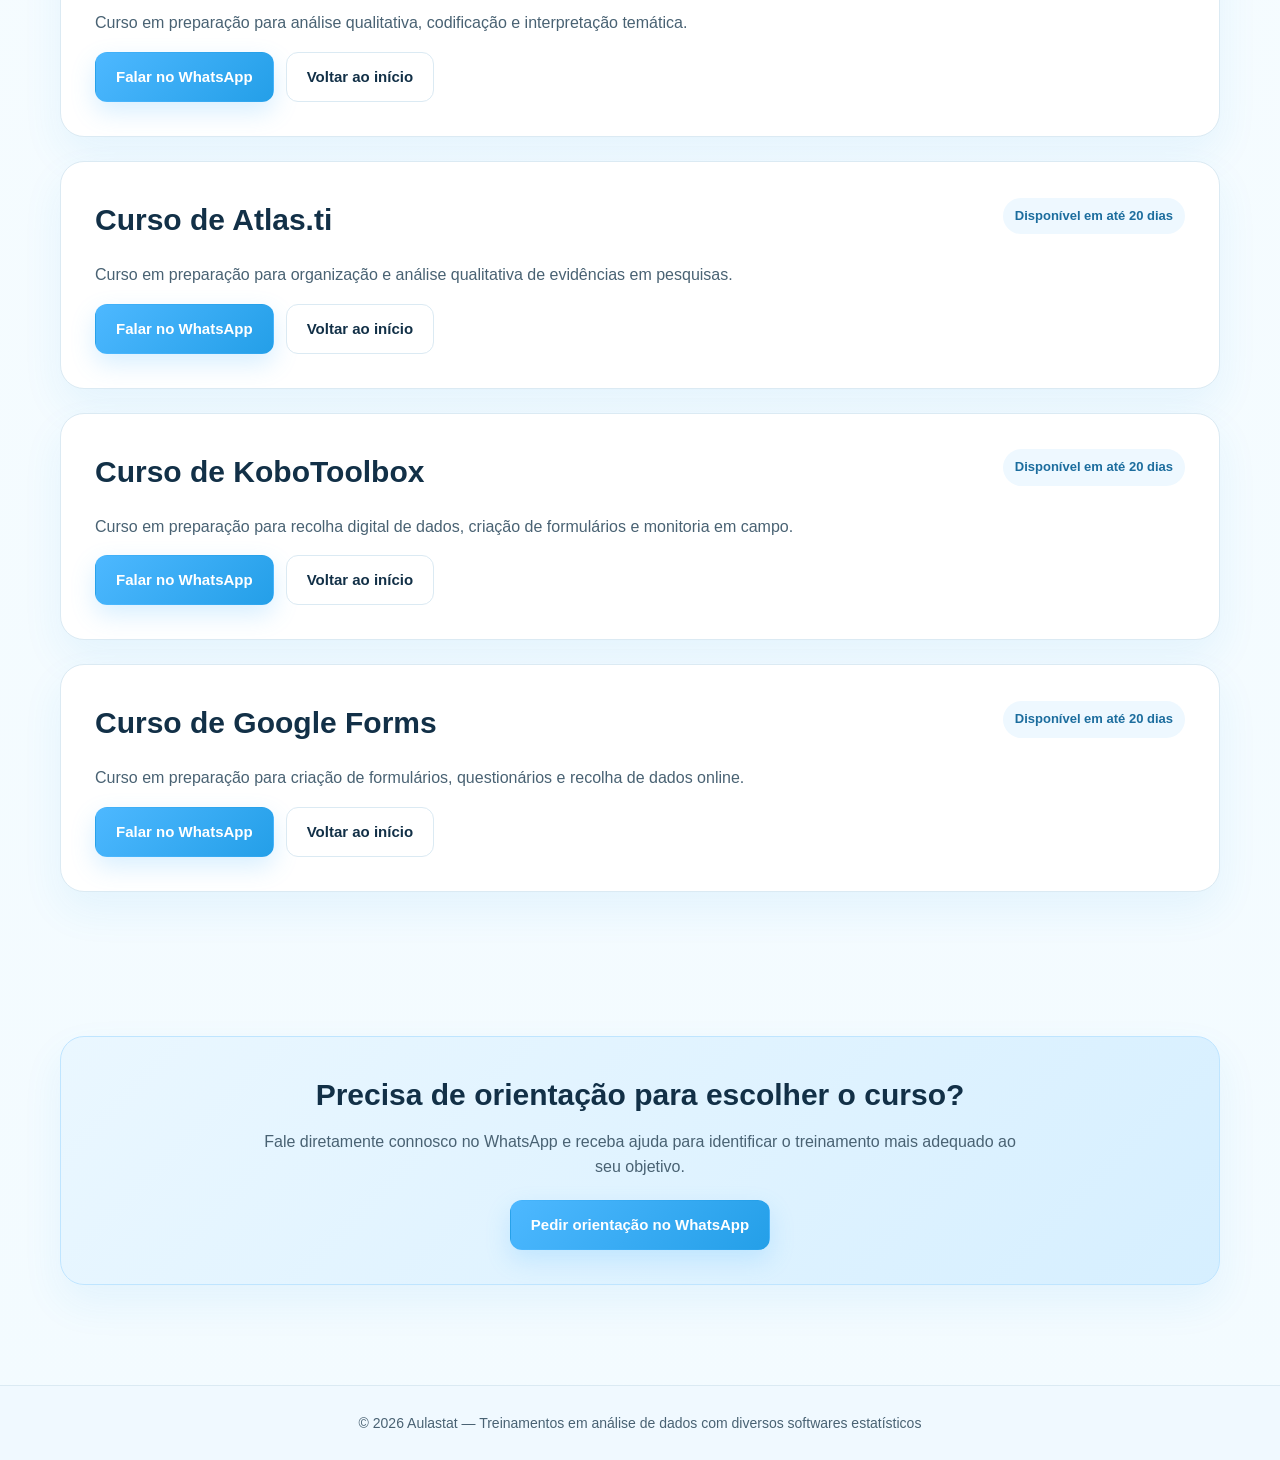
==== commit 28b6edff: "Update index.html" ====
--- a/index.html
+++ b/index.html
@@ -13,148 +13,260 @@
       margin: 0;
       padding: 0;
       box-sizing: border-box;
+      scroll-behavior: smooth;
+    }
+
+    :root {
+      --sky-50: #f4fbff;
+      --sky-100: #eaf7ff;
+      --sky-200: #d6efff;
+      --sky-300: #bfe5ff;
+      --sky-400: #7ecfff;
+      --sky-500: #4db8ff;
+      --sky-600: #249fe8;
+      --sky-700: #157cc0;
+      --navy-900: #123047;
+      --slate-900: #183042;
+      --slate-700: #496273;
+      --slate-500: #6c8595;
+      --line: #dbeaf3;
+      --white: #ffffff;
+      --success-bg: #e8fff1;
+      --success-text: #177245;
+      --soon-bg: #eef8ff;
+      --soon-text: #1c6d9e;
+      --shadow: 0 18px 40px rgba(36, 159, 232, 0.08);
+    }
+
+    body {
       font-family: Arial, sans-serif;
-      scroll-behavior: smooth;
-    }
-
-    body {
-      background: #f8fafc;
-      color: #1e293b;
+      background: linear-gradient(180deg, #f9fdff 0%, #f3fbff 100%);
+      color: var(--slate-900);
       line-height: 1.6;
     }
 
     .container {
-      width: 90%;
-      max-width: 1100px;
+      width: min(92%, 1160px);
       margin: 0 auto;
     }
 
     header {
-      background: #0f172a;
-      color: white;
-      padding: 18px 0;
       position: sticky;
       top: 0;
       z-index: 1000;
+      background: rgba(255, 255, 255, 0.9);
+      backdrop-filter: blur(10px);
+      border-bottom: 1px solid var(--line);
     }
 
     .nav {
       display: flex;
       justify-content: space-between;
       align-items: center;
-      gap: 20px;
+      gap: 18px;
+      padding: 16px 0;
       flex-wrap: wrap;
+    }
+
+    .brand {
+      display: flex;
+      align-items: center;
+      gap: 14px;
+    }
+
+    .logo {
+      width: 64px;
+      height: 64px;
+      object-fit: contain;
+      border-radius: 14px;
+      background: var(--white);
+      padding: 6px;
+      border: 1px solid var(--line);
+      box-shadow: 0 8px 18px rgba(36, 159, 232, 0.08);
     }
 
     .brand h1 {
       font-size: 28px;
-      margin-bottom: 4px;
+      line-height: 1.1;
+      color: var(--navy-900);
+      margin-bottom: 3px;
     }
 
     .brand p {
       font-size: 14px;
-      color: #cbd5e1;
+      color: var(--slate-700);
     }
 
     .btn {
-      display: inline-block;
+      display: inline-flex;
+      align-items: center;
+      justify-content: center;
       padding: 12px 20px;
-      border-radius: 8px;
+      border-radius: 12px;
       text-decoration: none;
-      font-weight: bold;
-      transition: 0.3s ease;
-      border: none;
+      font-weight: 700;
+      transition: 0.25s ease;
+      border: 1px solid transparent;
       cursor: pointer;
+      font-size: 15px;
     }
 
     .btn-primary {
-      background: #2563eb;
-      color: white;
+      background: linear-gradient(135deg, var(--sky-500), var(--sky-600));
+      color: var(--white);
+      box-shadow: 0 10px 24px rgba(77, 184, 255, 0.22);
     }
 
     .btn-primary:hover {
-      background: #1d4ed8;
+      transform: translateY(-2px);
+      box-shadow: 0 14px 28px rgba(77, 184, 255, 0.28);
     }
 
     .btn-secondary {
-      background: white;
-      color: #0f172a;
-      border: 1px solid #cbd5e1;
+      background: var(--white);
+      color: var(--navy-900);
+      border-color: var(--line);
     }
 
     .btn-secondary:hover {
-      background: #f1f5f9;
+      background: var(--sky-50);
+      transform: translateY(-1px);
     }
 
     .hero {
-      background: linear-gradient(135deg, #0f172a, #1d4ed8);
-      color: white;
-      padding: 90px 0 70px;
+      padding: 82px 0 56px;
+      background:
+        radial-gradient(circle at top left, rgba(126, 207, 255, 0.22), transparent 35%),
+        radial-gradient(circle at top right, rgba(191, 229, 255, 0.28), transparent 30%),
+        linear-gradient(180deg, #f6fcff 0%, #edf8ff 100%);
+    }
+
+    .hero-wrap {
+      display: grid;
+      grid-template-columns: 1.2fr 0.8fr;
+      gap: 32px;
+      align-items: center;
+    }
+
+    .hero-text h2 {
+      font-size: 46px;
+      line-height: 1.15;
+      margin-bottom: 18px;
+      color: var(--navy-900);
+      max-width: 700px;
+    }
+
+    .hero-text p {
+      font-size: 18px;
+      color: var(--slate-700);
+      max-width: 720px;
+      margin-bottom: 24px;
+    }
+
+    .hero-actions {
+      display: flex;
+      gap: 12px;
+      flex-wrap: wrap;
+    }
+
+    .hero-card {
+      background: rgba(255, 255, 255, 0.85);
+      border: 1px solid var(--line);
+      border-radius: 24px;
+      padding: 28px;
+      box-shadow: var(--shadow);
+    }
+
+    .hero-card h3 {
+      font-size: 22px;
+      color: var(--navy-900);
+      margin-bottom: 10px;
+    }
+
+    .hero-card p {
+      color: var(--slate-700);
+      margin-bottom: 16px;
+    }
+
+    .hero-list {
+      list-style: none;
+    }
+
+    .hero-list li {
+      padding: 10px 0;
+      border-bottom: 1px solid var(--line);
+      color: var(--slate-700);
+    }
+
+    .hero-list li:last-child {
+      border-bottom: none;
+    }
+
+    section {
+      padding: 72px 0;
+    }
+
+    .section-title {
+      font-size: 34px;
       text-align: center;
-    }
-
-    .hero h2 {
-      font-size: 42px;
-      margin-bottom: 16px;
-      line-height: 1.2;
-    }
-
-    .hero p {
+      color: var(--navy-900);
+      margin-bottom: 10px;
+    }
+
+    .section-subtitle {
       max-width: 760px;
-      margin: 0 auto 20px;
-      font-size: 18px;
-      color: #e2e8f0;
-    }
-
-    section {
-      padding: 70px 0;
-    }
-
-    .section-title {
-      font-size: 32px;
-      margin-bottom: 12px;
-      color: #0f172a;
+      margin: 0 auto 38px;
       text-align: center;
-    }
-
-    .section-subtitle {
-      color: #475569;
-      text-align: center;
-      max-width: 760px;
-      margin: 0 auto 36px;
+      color: var(--slate-700);
+      font-size: 17px;
     }
 
     .grid {
       display: grid;
-      grid-template-columns: repeat(auto-fit, minmax(240px, 1fr));
+      grid-template-columns: repeat(auto-fit, minmax(245px, 1fr));
       gap: 22px;
     }
 
     .course-card {
-      background: white;
+      background: var(--white);
+      border: 1px solid var(--line);
+      border-radius: 22px;
+      padding: 28px 22px;
+      box-shadow: var(--shadow);
+      text-align: center;
+      transition: 0.28s ease;
+    }
+
+    .course-card:hover {
+      transform: translateY(-5px);
+      box-shadow: 0 24px 44px rgba(36, 159, 232, 0.12);
+    }
+
+    .course-icon {
+      width: 60px;
+      height: 60px;
+      margin: 0 auto 16px;
       border-radius: 16px;
-      padding: 24px;
-      box-shadow: 0 8px 24px rgba(15, 23, 42, 0.07);
-      border: 1px solid #e2e8f0;
-      text-align: center;
-      transition: transform 0.25s ease, box-shadow 0.25s ease;
-    }
-
-    .course-card:hover {
-      transform: translateY(-4px);
-      box-shadow: 0 12px 28px rgba(15, 23, 42, 0.1);
+      background: linear-gradient(135deg, var(--sky-100), var(--sky-300));
+      color: var(--sky-700);
+      display: flex;
+      align-items: center;
+      justify-content: center;
+      font-size: 22px;
+      font-weight: 700;
+      border: 1px solid var(--sky-200);
     }
 
     .course-card h3 {
-      font-size: 22px;
+      font-size: 23px;
       margin-bottom: 10px;
-      color: #0f172a;
+      color: var(--navy-900);
     }
 
     .course-card p {
-      color: #475569;
+      color: var(--slate-700);
       margin-bottom: 16px;
-      min-height: 70px;
+      min-height: 72px;
     }
 
     .status {
@@ -162,47 +274,60 @@
       padding: 8px 12px;
       border-radius: 999px;
       font-size: 13px;
-      font-weight: bold;
-      margin-bottom: 16px;
+      font-weight: 700;
+      margin-bottom: 18px;
     }
 
     .status.available {
-      background: #dcfce7;
-      color: #166534;
+      background: var(--success-bg);
+      color: var(--success-text);
     }
 
     .status.soon {
-      background: #fef3c7;
-      color: #92400e;
+      background: var(--soon-bg);
+      color: var(--soon-text);
+    }
+
+    .details-wrap {
+      display: grid;
+      gap: 24px;
     }
 
     .course-detail {
-      background: white;
-      border-radius: 18px;
-      padding: 32px;
-      box-shadow: 0 8px 24px rgba(15, 23, 42, 0.07);
-      border: 1px solid #e2e8f0;
-      margin-bottom: 24px;
+      background: var(--white);
+      border: 1px solid var(--line);
+      border-radius: 24px;
+      padding: 34px;
+      box-shadow: var(--shadow);
     }
 
     .course-detail h3 {
-      font-size: 28px;
-      color: #0f172a;
+      font-size: 30px;
+      color: var(--navy-900);
       margin-bottom: 10px;
     }
 
     .course-detail p {
-      color: #475569;
+      color: var(--slate-700);
       margin-bottom: 14px;
     }
 
     .course-detail ul {
       padding-left: 20px;
-      margin-bottom: 20px;
-      color: #475569;
-    }
-
-    .course-detail ul li {
+      margin: 14px 0 22px;
+      color: var(--slate-700);
+    }
+
+    .course-detail li {
+      margin-bottom: 8px;
+    }
+
+    .detail-top {
+      display: flex;
+      justify-content: space-between;
+      gap: 16px;
+      flex-wrap: wrap;
+      align-items: center;
       margin-bottom: 8px;
     }
 
@@ -213,18 +338,68 @@
       margin-top: 16px;
     }
 
+    .cta-strip {
+      background: linear-gradient(135deg, var(--sky-100), var(--sky-200));
+      border: 1px solid var(--sky-300);
+      border-radius: 24px;
+      padding: 34px;
+      text-align: center;
+      box-shadow: var(--shadow);
+    }
+
+    .cta-strip h3 {
+      font-size: 30px;
+      color: var(--navy-900);
+      margin-bottom: 10px;
+    }
+
+    .cta-strip p {
+      color: var(--slate-700);
+      max-width: 760px;
+      margin: 0 auto 20px;
+    }
+
     footer {
-      background: #020617;
-      color: #cbd5e1;
+      margin-top: 28px;
+      background: #f0f9ff;
+      border-top: 1px solid var(--line);
+      color: var(--slate-700);
       text-align: center;
-      padding: 24px 12px;
+      padding: 26px 14px;
       font-size: 14px;
-      margin-top: 40px;
+    }
+
+    @media (max-width: 980px) {
+      .hero-wrap {
+        grid-template-columns: 1fr;
+      }
+
+      .hero-text h2 {
+        font-size: 38px;
+      }
     }
 
     @media (max-width: 768px) {
-      .hero h2 {
-        font-size: 32px;
+      .nav {
+        justify-content: center;
+        text-align: center;
+      }
+
+      .brand {
+        flex-direction: column;
+      }
+
+      .hero {
+        padding: 70px 0 46px;
+      }
+
+      .hero-text h2 {
+        font-size: 30px;
+      }
+
+      .hero-text p,
+      .section-subtitle {
+        font-size: 16px;
       }
 
       .section-title {
@@ -233,6 +408,19 @@
 
       .course-detail {
         padding: 24px 18px;
+      }
+
+      .cta-strip {
+        padding: 26px 18px;
+      }
+
+      .actions,
+      .hero-actions {
+        flex-direction: column;
+      }
+
+      .btn {
+        width: 100%;
       }
     }
   </style>
@@ -241,9 +429,13 @@
   <header>
     <div class="container nav">
       <div class="brand">
-        <h1>Aulastat</h1>
-        <p>Treinamentos em análise de dados com diversos softwares estatísticos</p>
+        <img src="logo.png" alt="Logotipo Aulastat" class="logo" />
+        <div>
+          <h1>Aulastat</h1>
+          <p>Treinamentos em análise de dados com diversos softwares estatísticos</p>
+        </div>
       </div>
+
       <a
         class="btn btn-primary"
         href="https://wa.me/861421450?text=Olá,%20quero%20saber%20mais%20sobre%20os%20treinamentos%20da%20Aulastat."
@@ -256,39 +448,66 @@
   </header>
 
   <section class="hero">
-    <div class="container">
-      <h2>Escolha o curso que deseja conhecer</h2>
-      <p>
-        A Aulastat reúne treinamentos em análise de dados com diversos softwares.
-        Clique no curso de seu interesse para ver as informações específicas.
-      </p>
-      <a class="btn btn-secondary" href="#cursos">Ver cursos disponíveis</a>
+    <div class="container hero-wrap">
+      <div class="hero-text">
+        <h2>Escolha o software ideal para aprender análise de dados com direção profissional</h2>
+        <p>
+          A Aulastat oferece treinamentos práticos em softwares estatísticos e ferramentas de pesquisa.
+          Veja os cursos disponíveis, escolha o seu e receba atendimento direto para inscrição e pagamento.
+        </p>
+
+        <div class="hero-actions">
+          <a class="btn btn-primary" href="#cursos">Ver cursos</a>
+          <a
+            class="btn btn-secondary"
+            href="https://wa.me/861421450?text=Olá,%20quero%20conhecer%20os%20cursos%20da%20Aulastat."
+            target="_blank"
+            rel="noopener"
+          >
+            Pedir orientação
+          </a>
+        </div>
+      </div>
+
+      <div class="hero-card">
+        <h3>O que encontras aqui</h3>
+        <p>Treinamentos pensados para estudantes, pesquisadores e profissionais.</p>
+        <ul class="hero-list">
+          <li>Aprendizagem prática e organizada</li>
+          <li>Foco em pesquisa, dissertação e trabalho aplicado</li>
+          <li>Atendimento direto para inscrição e pagamento</li>
+          <li>Novos cursos a entrar brevemente</li>
+        </ul>
+      </div>
     </div>
   </section>
 
   <section id="cursos">
     <div class="container">
-      <h2 class="section-title">Cursos</h2>
+      <h2 class="section-title">Cursos disponíveis</h2>
       <p class="section-subtitle">
-        O curso de SPSS já está disponível. Os demais cursos estarão disponíveis dentro de 20 dias.
+        O curso de SPSS já está disponível. Os cursos de R, STATA, Excel, NVivo, Atlas.ti, KoboToolbox e Google Forms estarão disponíveis dentro de 20 dias.
       </p>
 
       <div class="grid">
         <div class="course-card">
+          <div class="course-icon">SP</div>
           <h3>SPSS</h3>
-          <p>Curso já disponível para análise de dados quantitativos de forma prática.</p>
+          <p>Curso já disponível para análise de dados quantitativos de forma prática e aplicada.</p>
           <span class="status available">Disponível agora</span><br />
           <a class="btn btn-primary" href="#curso-spss">Ver informações</a>
         </div>
 
         <div class="course-card">
+          <div class="course-icon">R</div>
           <h3>R</h3>
-          <p>Curso voltado para análise estatística, gráficos e investigação aplicada.</p>
+          <p>Curso voltado para análise estatística, visualização de dados e investigação aplicada.</p>
           <span class="status soon">Disponível em até 20 dias</span><br />
           <a class="btn btn-secondary" href="#curso-r">Ver informações</a>
         </div>
 
         <div class="course-card">
+          <div class="course-icon">ST</div>
           <h3>STATA</h3>
           <p>Curso com foco em econometria, análise quantitativa e pesquisa científica.</p>
           <span class="status soon">Disponível em até 20 dias</span><br />
@@ -296,6 +515,7 @@
         </div>
 
         <div class="course-card">
+          <div class="course-icon">EX</div>
           <h3>Excel</h3>
           <p>Curso para organização, limpeza, tratamento e análise prática de dados.</p>
           <span class="status soon">Disponível em até 20 dias</span><br />
@@ -303,6 +523,7 @@
         </div>
 
         <div class="course-card">
+          <div class="course-icon">NV</div>
           <h3>NVivo</h3>
           <p>Curso para análise qualitativa, codificação e interpretação temática.</p>
           <span class="status soon">Disponível em até 20 dias</span><br />
@@ -310,6 +531,7 @@
         </div>
 
         <div class="course-card">
+          <div class="course-icon">AT</div>
           <h3>Atlas.ti</h3>
           <p>Curso para organização e análise de dados qualitativos em pesquisas.</p>
           <span class="status soon">Disponível em até 20 dias</span><br />
@@ -317,6 +539,7 @@
         </div>
 
         <div class="course-card">
+          <div class="course-icon">KB</div>
           <h3>KoboToolbox</h3>
           <p>Curso para criação de formulários e recolha digital de dados em campo.</p>
           <span class="status soon">Disponível em até 20 dias</span><br />
@@ -324,6 +547,7 @@
         </div>
 
         <div class="course-card">
+          <div class="course-icon">GF</div>
           <h3>Google Forms</h3>
           <p>Curso para criação de questionários e recolha de dados online.</p>
           <span class="status soon">Disponível em até 20 dias</span><br />
@@ -337,167 +561,203 @@
     <div class="container">
       <h2 class="section-title">Informações dos cursos</h2>
       <p class="section-subtitle">
-        Clique no curso acima e consulte abaixo as informações específicas.
+        Clique no curso de seu interesse e consulte as informações específicas abaixo.
       </p>
 
-      <div class="course-detail" id="curso-spss">
-        <h3>Curso de SPSS</h3>
-        <p><strong>Estado:</strong> Disponível agora</p>
+      <div class="details-wrap">
+        <div class="course-detail" id="curso-spss">
+          <div class="detail-top">
+            <h3>Curso de SPSS</h3>
+            <span class="status available">Disponível agora</span>
+          </div>
+          <p>
+            O curso de SPSS foi preparado para estudantes, pesquisadores e profissionais que desejam aprender análise de dados de forma prática, organizada e aplicada.
+          </p>
+          <ul>
+            <li>10 dias de aulas gravadas</li>
+            <li>30 dias de acompanhamento com tutor</li>
+            <li>Acesso às aulas por um ano</li>
+            <li>Modalidade 100% online</li>
+            <li>Certificado incluído conforme as condições da organização</li>
+          </ul>
+          <div class="actions">
+            <a
+              class="btn btn-primary"
+              href="https://wa.me/861421450?text=Olá,%20me%20interessei%20pelo%20curso%20de%20SPSS%20e%20quero%20fazer%20os%20pagamentos."
+              target="_blank"
+              rel="noopener"
+            >
+              Falar no WhatsApp
+            </a>
+            <a class="btn btn-secondary" href="#top">Voltar ao início</a>
+          </div>
+        </div>
+
+        <div class="course-detail" id="curso-r">
+          <div class="detail-top">
+            <h3>Curso de R</h3>
+            <span class="status soon">Disponível em até 20 dias</span>
+          </div>
+          <p>
+            Curso em preparação para análise estatística, visualização de dados e pesquisa aplicada.
+          </p>
+          <div class="actions">
+            <a
+              class="btn btn-primary"
+              href="https://wa.me/861421450?text=Olá,%20me%20interessei%20pelo%20curso%20de%20R%20e%20quero%20fazer%20os%20pagamentos."
+              target="_blank"
+              rel="noopener"
+            >
+              Falar no WhatsApp
+            </a>
+            <a class="btn btn-secondary" href="#top">Voltar ao início</a>
+          </div>
+        </div>
+
+        <div class="course-detail" id="curso-stata">
+          <div class="detail-top">
+            <h3>Curso de STATA</h3>
+            <span class="status soon">Disponível em até 20 dias</span>
+          </div>
+          <p>
+            Curso em preparação com foco em econometria, análise quantitativa e investigação científica.
+          </p>
+          <div class="actions">
+            <a
+              class="btn btn-primary"
+              href="https://wa.me/861421450?text=Olá,%20me%20interessei%20pelo%20curso%20de%20STATA%20e%20quero%20fazer%20os%20pagamentos."
+              target="_blank"
+              rel="noopener"
+            >
+              Falar no WhatsApp
+            </a>
+            <a class="btn btn-secondary" href="#top">Voltar ao início</a>
+          </div>
+        </div>
+
+        <div class="course-detail" id="curso-excel">
+          <div class="detail-top">
+            <h3>Curso de Excel</h3>
+            <span class="status soon">Disponível em até 20 dias</span>
+          </div>
+          <p>
+            Curso em preparação para organização, tratamento e análise de dados em ambiente profissional.
+          </p>
+          <div class="actions">
+            <a
+              class="btn btn-primary"
+              href="https://wa.me/861421450?text=Olá,%20me%20interessei%20pelo%20curso%20de%20Excel%20e%20quero%20fazer%20os%20pagamentos."
+              target="_blank"
+              rel="noopener"
+            >
+              Falar no WhatsApp
+            </a>
+            <a class="btn btn-secondary" href="#top">Voltar ao início</a>
+          </div>
+        </div>
+
+        <div class="course-detail" id="curso-nvivo">
+          <div class="detail-top">
+            <h3>Curso de NVivo</h3>
+            <span class="status soon">Disponível em até 20 dias</span>
+          </div>
+          <p>
+            Curso em preparação para análise qualitativa, codificação e interpretação temática.
+          </p>
+          <div class="actions">
+            <a
+              class="btn btn-primary"
+              href="https://wa.me/861421450?text=Olá,%20me%20interessei%20pelo%20curso%20de%20NVivo%20e%20quero%20fazer%20os%20pagamentos."
+              target="_blank"
+              rel="noopener"
+            >
+              Falar no WhatsApp
+            </a>
+            <a class="btn btn-secondary" href="#top">Voltar ao início</a>
+          </div>
+        </div>
+
+        <div class="course-detail" id="curso-atlas">
+          <div class="detail-top">
+            <h3>Curso de Atlas.ti</h3>
+            <span class="status soon">Disponível em até 20 dias</span>
+          </div>
+          <p>
+            Curso em preparação para organização e análise qualitativa de evidências em pesquisas.
+          </p>
+          <div class="actions">
+            <a
+              class="btn btn-primary"
+              href="https://wa.me/861421450?text=Olá,%20me%20interessei%20pelo%20curso%20de%20Atlas.ti%20e%20quero%20fazer%20os%20pagamentos."
+              target="_blank"
+              rel="noopener"
+            >
+              Falar no WhatsApp
+            </a>
+            <a class="btn btn-secondary" href="#top">Voltar ao início</a>
+          </div>
+        </div>
+
+        <div class="course-detail" id="curso-kobo">
+          <div class="detail-top">
+            <h3>Curso de KoboToolbox</h3>
+            <span class="status soon">Disponível em até 20 dias</span>
+          </div>
+          <p>
+            Curso em preparação para recolha digital de dados, criação de formulários e monitoria em campo.
+          </p>
+          <div class="actions">
+            <a
+              class="btn btn-primary"
+              href="https://wa.me/861421450?text=Olá,%20me%20interessei%20pelo%20curso%20de%20KoboToolbox%20e%20quero%20fazer%20os%20pagamentos."
+              target="_blank"
+              rel="noopener"
+            >
+              Falar no WhatsApp
+            </a>
+            <a class="btn btn-secondary" href="#top">Voltar ao início</a>
+          </div>
+        </div>
+
+        <div class="course-detail" id="curso-googleforms">
+          <div class="detail-top">
+            <h3>Curso de Google Forms</h3>
+            <span class="status soon">Disponível em até 20 dias</span>
+          </div>
+          <p>
+            Curso em preparação para criação de formulários, questionários e recolha de dados online.
+          </p>
+          <div class="actions">
+            <a
+              class="btn btn-primary"
+              href="https://wa.me/861421450?text=Olá,%20me%20interessei%20pelo%20curso%20de%20Google%20Forms%20e%20quero%20fazer%20os%20pagamentos."
+              target="_blank"
+              rel="noopener"
+            >
+              Falar no WhatsApp
+            </a>
+            <a class="btn btn-secondary" href="#top">Voltar ao início</a>
+          </div>
+        </div>
+      </div>
+    </div>
+  </section>
+
+  <section>
+    <div class="container">
+      <div class="cta-strip">
+        <h3>Precisa de orientação para escolher o curso?</h3>
         <p>
-          O curso de SPSS foi preparado para estudantes, pesquisadores e profissionais que
-          desejam aprender análise de dados de forma prática, organizada e aplicada.
+          Fale diretamente connosco no WhatsApp e receba ajuda para identificar o treinamento mais adequado ao seu objetivo.
         </p>
-        <ul>
-          <li>10 dias de aulas gravadas</li>
-          <li>30 dias de acompanhamento com tutor</li>
-          <li>Acesso às aulas por um ano</li>
-          <li>Modalidade 100% online</li>
-          <li>Certificado incluído conforme as condições da organização</li>
-        </ul>
-        <div class="actions">
-          <a
-            class="btn btn-primary"
-            href="https://wa.me/861421450?text=Olá,%20me%20interessei%20pelo%20curso%20de%20SPSS%20e%20quero%20fazer%20os%20pagamentos."
-            target="_blank"
-            rel="noopener"
-          >
-            Falar no WhatsApp
-          </a>
-          <a class="btn btn-secondary" href="#top">Voltar ao início</a>
-        </div>
-      </div>
-
-      <div class="course-detail" id="curso-r">
-        <h3>Curso de R</h3>
-        <p><strong>Estado:</strong> Disponível em até 20 dias</p>
-        <p>
-          Curso em preparação para análise estatística, visualização de dados e pesquisa aplicada.
-        </p>
-        <div class="actions">
-          <a
-            class="btn btn-primary"
-            href="https://wa.me/861421450?text=Olá,%20me%20interessei%20pelo%20curso%20de%20R%20e%20quero%20fazer%20os%20pagamentos."
-            target="_blank"
-            rel="noopener"
-          >
-            Falar no WhatsApp
-          </a>
-          <a class="btn btn-secondary" href="#top">Voltar ao início</a>
-        </div>
-      </div>
-
-      <div class="course-detail" id="curso-stata">
-        <h3>Curso de STATA</h3>
-        <p><strong>Estado:</strong> Disponível em até 20 dias</p>
-        <p>
-          Curso em preparação com foco em econometria, análise quantitativa e investigação científica.
-        </p>
-        <div class="actions">
-          <a
-            class="btn btn-primary"
-            href="https://wa.me/861421450?text=Olá,%20me%20interessei%20pelo%20curso%20de%20STATA%20e%20quero%20fazer%20os%20pagamentos."
-            target="_blank"
-            rel="noopener"
-          >
-            Falar no WhatsApp
-          </a>
-          <a class="btn btn-secondary" href="#top">Voltar ao início</a>
-        </div>
-      </div>
-
-      <div class="course-detail" id="curso-excel">
-        <h3>Curso de Excel</h3>
-        <p><strong>Estado:</strong> Disponível em até 20 dias</p>
-        <p>
-          Curso em preparação para organização, tratamento e análise de dados em ambiente profissional.
-        </p>
-        <div class="actions">
-          <a
-            class="btn btn-primary"
-            href="https://wa.me/861421450?text=Olá,%20me%20interessei%20pelo%20curso%20de%20Excel%20e%20quero%20fazer%20os%20pagamentos."
-            target="_blank"
-            rel="noopener"
-          >
-            Falar no WhatsApp
-          </a>
-          <a class="btn btn-secondary" href="#top">Voltar ao início</a>
-        </div>
-      </div>
-
-      <div class="course-detail" id="curso-nvivo">
-        <h3>Curso de NVivo</h3>
-        <p><strong>Estado:</strong> Disponível em até 20 dias</p>
-        <p>
-          Curso em preparação para análise qualitativa, codificação e interpretação temática.
-        </p>
-        <div class="actions">
-          <a
-            class="btn btn-primary"
-            href="https://wa.me/861421450?text=Olá,%20me%20interessei%20pelo%20curso%20de%20NVivo%20e%20quero%20fazer%20os%20pagamentos."
-            target="_blank"
-            rel="noopener"
-          >
-            Falar no WhatsApp
-          </a>
-          <a class="btn btn-secondary" href="#top">Voltar ao início</a>
-        </div>
-      </div>
-
-      <div class="course-detail" id="curso-atlas">
-        <h3>Curso de Atlas.ti</h3>
-        <p><strong>Estado:</strong> Disponível em até 20 dias</p>
-        <p>
-          Curso em preparação para organização e análise qualitativa de evidências em pesquisas.
-        </p>
-        <div class="actions">
-          <a
-            class="btn btn-primary"
-            href="https://wa.me/861421450?text=Olá,%20me%20interessei%20pelo%20curso%20de%20Atlas.ti%20e%20quero%20fazer%20os%20pagamentos."
-            target="_blank"
-            rel="noopener"
-          >
-            Falar no WhatsApp
-          </a>
-          <a class="btn btn-secondary" href="#top">Voltar ao início</a>
-        </div>
-      </div>
-
-      <div class="course-detail" id="curso-kobo">
-        <h3>Curso de KoboToolbox</h3>
-        <p><strong>Estado:</strong> Disponível em até 20 dias</p>
-        <p>
-          Curso em preparação para recolha digital de dados, criação de formulários e monitoria em campo.
-        </p>
-        <div class="actions">
-          <a
-            class="btn btn-primary"
-            href="https://wa.me/861421450?text=Olá,%20me%20interessei%20pelo%20curso%20de%20KoboToolbox%20e%20quero%20fazer%20os%20pagamentos."
-            target="_blank"
-            rel="noopener"
-          >
-            Falar no WhatsApp
-          </a>
-          <a class="btn btn-secondary" href="#top">Voltar ao início</a>
-        </div>
-      </div>
-
-      <div class="course-detail" id="curso-googleforms">
-        <h3>Curso de Google Forms</h3>
-        <p><strong>Estado:</strong> Disponível em até 20 dias</p>
-        <p>
-          Curso em preparação para criação de formulários, questionários e recolha de dados online.
-        </p>
-        <div class="actions">
-          <a
-            class="btn btn-primary"
-            href="https://wa.me/861421450?text=Olá,%20me%20interessei%20pelo%20curso%20de%20Google%20Forms%20e%20quero%20fazer%20os%20pagamentos."
-            target="_blank"
-            rel="noopener"
-          >
-            Falar no WhatsApp
-          </a>
-          <a class="btn btn-secondary" href="#top">Voltar ao início</a>
-        </div>
+        <a
+          class="btn btn-primary"
+          href="https://wa.me/861421450?text=Olá,%20preciso%20de%20ajuda%20para%20escolher%20o%20curso%20mais%20adequado%20na%20Aulastat."
+          target="_blank"
+          rel="noopener"
+        >
+          Pedir orientação no WhatsApp
+        </a>
       </div>
     </div>
   </section>
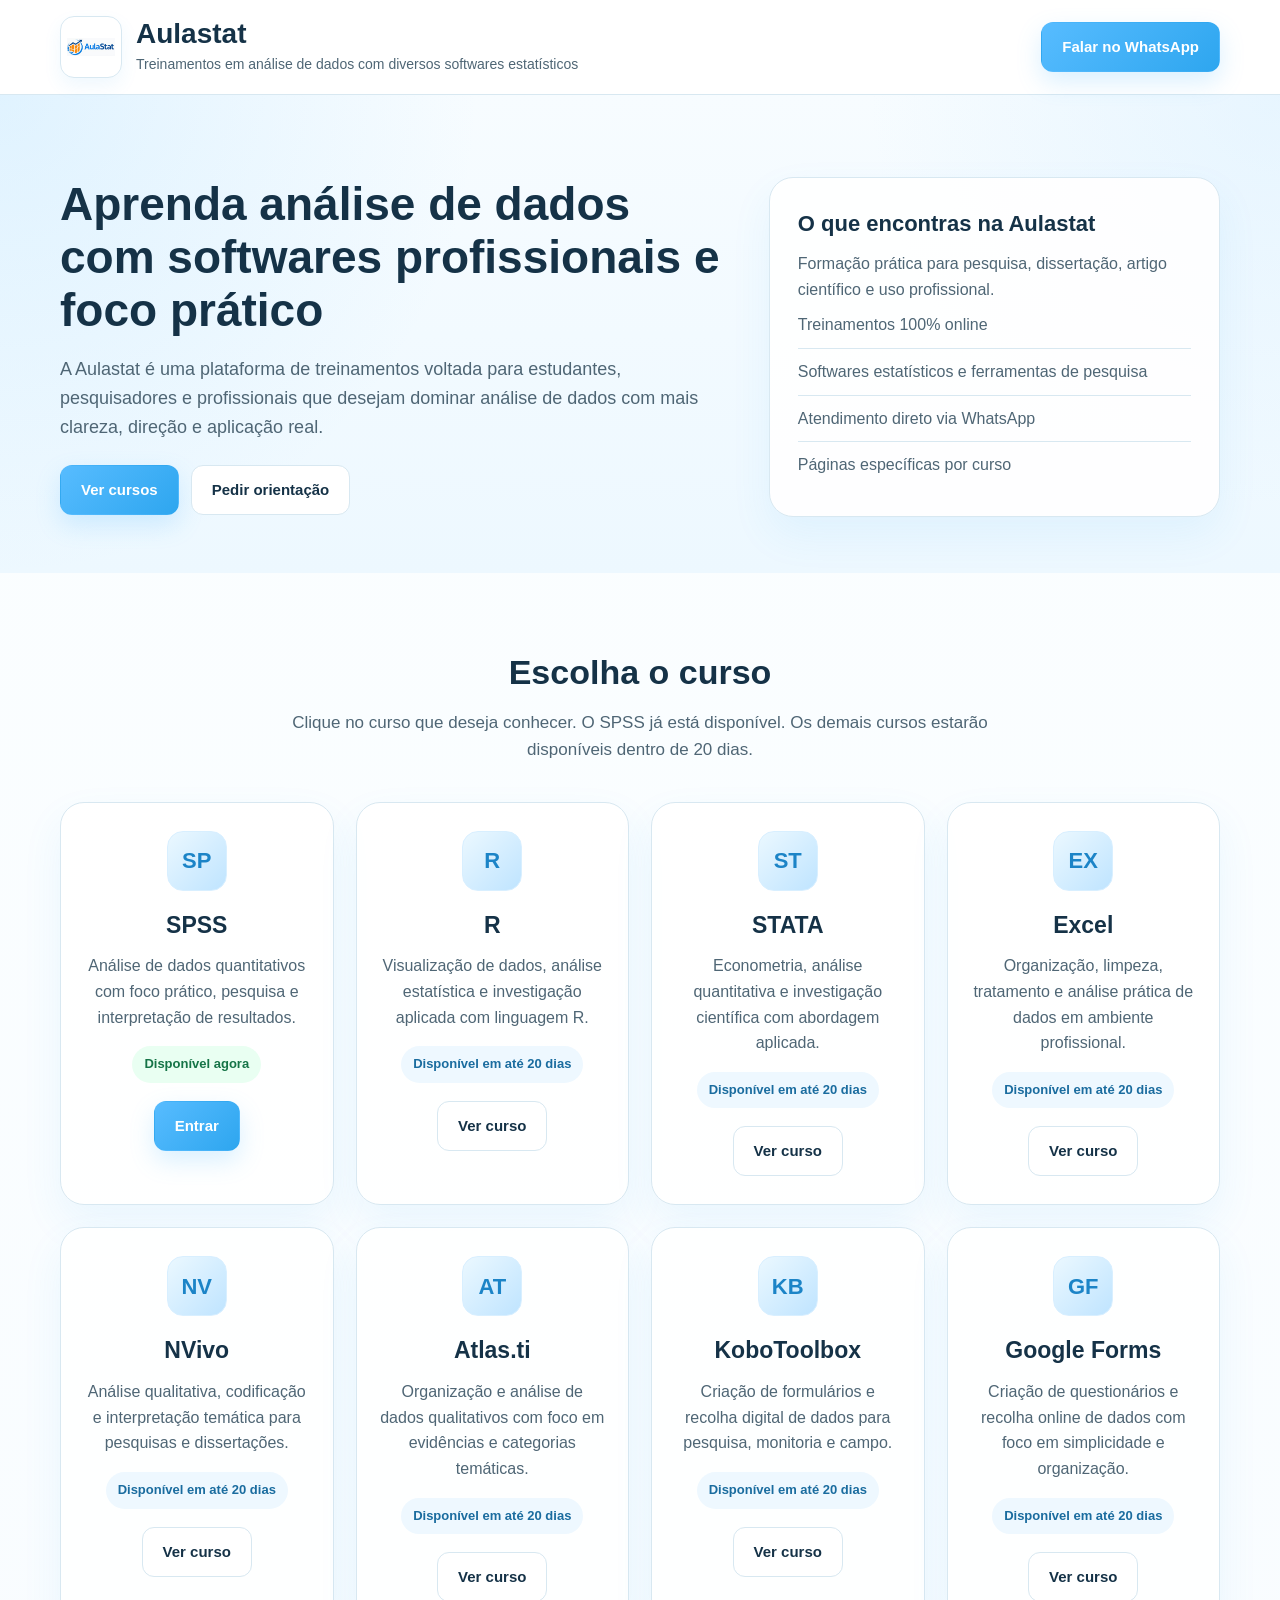
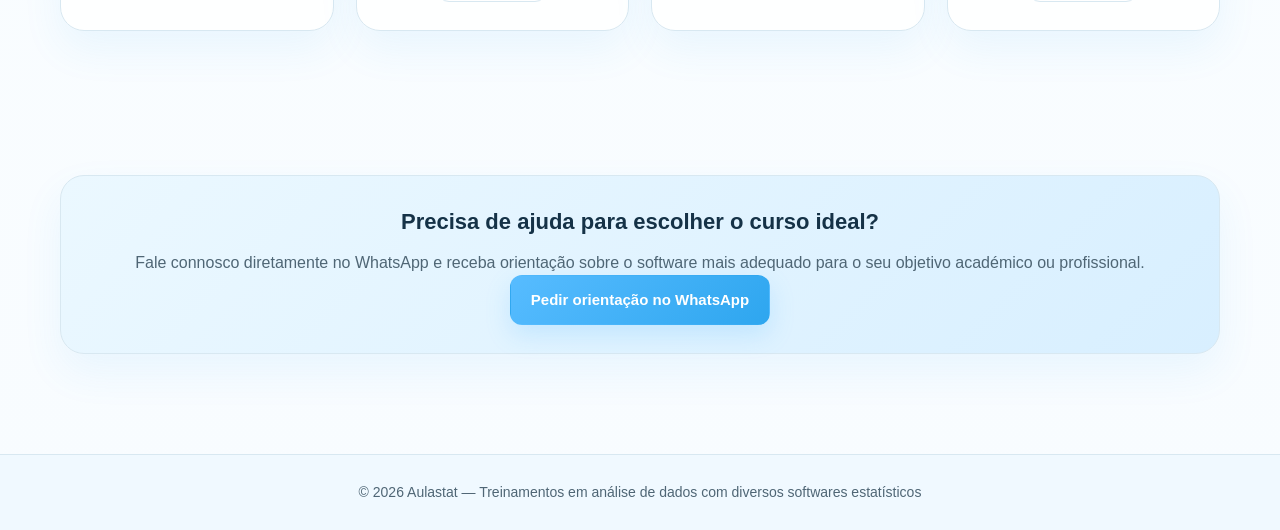
==== commit a57da43f: "Add files via upload" ====
--- a/index.html
+++ b/index.html
@@ -4,444 +4,21 @@
   <meta charset="UTF-8" />
   <meta name="viewport" content="width=device-width, initial-scale=1.0" />
   <title>Aulastat | Treinamentos em Análise de Dados</title>
-  <meta
-    name="description"
-    content="Aulastat - Treinamentos em análise de dados com diversos softwares estatísticos."
-  />
-  <style>
-    * {
-      margin: 0;
-      padding: 0;
-      box-sizing: border-box;
-      scroll-behavior: smooth;
-    }
-
-    :root {
-      --sky-50: #f4fbff;
-      --sky-100: #eaf7ff;
-      --sky-200: #d6efff;
-      --sky-300: #bfe5ff;
-      --sky-400: #7ecfff;
-      --sky-500: #4db8ff;
-      --sky-600: #249fe8;
-      --sky-700: #157cc0;
-      --navy-900: #123047;
-      --slate-900: #183042;
-      --slate-700: #496273;
-      --slate-500: #6c8595;
-      --line: #dbeaf3;
-      --white: #ffffff;
-      --success-bg: #e8fff1;
-      --success-text: #177245;
-      --soon-bg: #eef8ff;
-      --soon-text: #1c6d9e;
-      --shadow: 0 18px 40px rgba(36, 159, 232, 0.08);
-    }
-
-    body {
-      font-family: Arial, sans-serif;
-      background: linear-gradient(180deg, #f9fdff 0%, #f3fbff 100%);
-      color: var(--slate-900);
-      line-height: 1.6;
-    }
-
-    .container {
-      width: min(92%, 1160px);
-      margin: 0 auto;
-    }
-
-    header {
-      position: sticky;
-      top: 0;
-      z-index: 1000;
-      background: rgba(255, 255, 255, 0.9);
-      backdrop-filter: blur(10px);
-      border-bottom: 1px solid var(--line);
-    }
-
-    .nav {
-      display: flex;
-      justify-content: space-between;
-      align-items: center;
-      gap: 18px;
-      padding: 16px 0;
-      flex-wrap: wrap;
-    }
-
-    .brand {
-      display: flex;
-      align-items: center;
-      gap: 14px;
-    }
-
-    .logo {
-      width: 64px;
-      height: 64px;
-      object-fit: contain;
-      border-radius: 14px;
-      background: var(--white);
-      padding: 6px;
-      border: 1px solid var(--line);
-      box-shadow: 0 8px 18px rgba(36, 159, 232, 0.08);
-    }
-
-    .brand h1 {
-      font-size: 28px;
-      line-height: 1.1;
-      color: var(--navy-900);
-      margin-bottom: 3px;
-    }
-
-    .brand p {
-      font-size: 14px;
-      color: var(--slate-700);
-    }
-
-    .btn {
-      display: inline-flex;
-      align-items: center;
-      justify-content: center;
-      padding: 12px 20px;
-      border-radius: 12px;
-      text-decoration: none;
-      font-weight: 700;
-      transition: 0.25s ease;
-      border: 1px solid transparent;
-      cursor: pointer;
-      font-size: 15px;
-    }
-
-    .btn-primary {
-      background: linear-gradient(135deg, var(--sky-500), var(--sky-600));
-      color: var(--white);
-      box-shadow: 0 10px 24px rgba(77, 184, 255, 0.22);
-    }
-
-    .btn-primary:hover {
-      transform: translateY(-2px);
-      box-shadow: 0 14px 28px rgba(77, 184, 255, 0.28);
-    }
-
-    .btn-secondary {
-      background: var(--white);
-      color: var(--navy-900);
-      border-color: var(--line);
-    }
-
-    .btn-secondary:hover {
-      background: var(--sky-50);
-      transform: translateY(-1px);
-    }
-
-    .hero {
-      padding: 82px 0 56px;
-      background:
-        radial-gradient(circle at top left, rgba(126, 207, 255, 0.22), transparent 35%),
-        radial-gradient(circle at top right, rgba(191, 229, 255, 0.28), transparent 30%),
-        linear-gradient(180deg, #f6fcff 0%, #edf8ff 100%);
-    }
-
-    .hero-wrap {
-      display: grid;
-      grid-template-columns: 1.2fr 0.8fr;
-      gap: 32px;
-      align-items: center;
-    }
-
-    .hero-text h2 {
-      font-size: 46px;
-      line-height: 1.15;
-      margin-bottom: 18px;
-      color: var(--navy-900);
-      max-width: 700px;
-    }
-
-    .hero-text p {
-      font-size: 18px;
-      color: var(--slate-700);
-      max-width: 720px;
-      margin-bottom: 24px;
-    }
-
-    .hero-actions {
-      display: flex;
-      gap: 12px;
-      flex-wrap: wrap;
-    }
-
-    .hero-card {
-      background: rgba(255, 255, 255, 0.85);
-      border: 1px solid var(--line);
-      border-radius: 24px;
-      padding: 28px;
-      box-shadow: var(--shadow);
-    }
-
-    .hero-card h3 {
-      font-size: 22px;
-      color: var(--navy-900);
-      margin-bottom: 10px;
-    }
-
-    .hero-card p {
-      color: var(--slate-700);
-      margin-bottom: 16px;
-    }
-
-    .hero-list {
-      list-style: none;
-    }
-
-    .hero-list li {
-      padding: 10px 0;
-      border-bottom: 1px solid var(--line);
-      color: var(--slate-700);
-    }
-
-    .hero-list li:last-child {
-      border-bottom: none;
-    }
-
-    section {
-      padding: 72px 0;
-    }
-
-    .section-title {
-      font-size: 34px;
-      text-align: center;
-      color: var(--navy-900);
-      margin-bottom: 10px;
-    }
-
-    .section-subtitle {
-      max-width: 760px;
-      margin: 0 auto 38px;
-      text-align: center;
-      color: var(--slate-700);
-      font-size: 17px;
-    }
-
-    .grid {
-      display: grid;
-      grid-template-columns: repeat(auto-fit, minmax(245px, 1fr));
-      gap: 22px;
-    }
-
-    .course-card {
-      background: var(--white);
-      border: 1px solid var(--line);
-      border-radius: 22px;
-      padding: 28px 22px;
-      box-shadow: var(--shadow);
-      text-align: center;
-      transition: 0.28s ease;
-    }
-
-    .course-card:hover {
-      transform: translateY(-5px);
-      box-shadow: 0 24px 44px rgba(36, 159, 232, 0.12);
-    }
-
-    .course-icon {
-      width: 60px;
-      height: 60px;
-      margin: 0 auto 16px;
-      border-radius: 16px;
-      background: linear-gradient(135deg, var(--sky-100), var(--sky-300));
-      color: var(--sky-700);
-      display: flex;
-      align-items: center;
-      justify-content: center;
-      font-size: 22px;
-      font-weight: 700;
-      border: 1px solid var(--sky-200);
-    }
-
-    .course-card h3 {
-      font-size: 23px;
-      margin-bottom: 10px;
-      color: var(--navy-900);
-    }
-
-    .course-card p {
-      color: var(--slate-700);
-      margin-bottom: 16px;
-      min-height: 72px;
-    }
-
-    .status {
-      display: inline-block;
-      padding: 8px 12px;
-      border-radius: 999px;
-      font-size: 13px;
-      font-weight: 700;
-      margin-bottom: 18px;
-    }
-
-    .status.available {
-      background: var(--success-bg);
-      color: var(--success-text);
-    }
-
-    .status.soon {
-      background: var(--soon-bg);
-      color: var(--soon-text);
-    }
-
-    .details-wrap {
-      display: grid;
-      gap: 24px;
-    }
-
-    .course-detail {
-      background: var(--white);
-      border: 1px solid var(--line);
-      border-radius: 24px;
-      padding: 34px;
-      box-shadow: var(--shadow);
-    }
-
-    .course-detail h3 {
-      font-size: 30px;
-      color: var(--navy-900);
-      margin-bottom: 10px;
-    }
-
-    .course-detail p {
-      color: var(--slate-700);
-      margin-bottom: 14px;
-    }
-
-    .course-detail ul {
-      padding-left: 20px;
-      margin: 14px 0 22px;
-      color: var(--slate-700);
-    }
-
-    .course-detail li {
-      margin-bottom: 8px;
-    }
-
-    .detail-top {
-      display: flex;
-      justify-content: space-between;
-      gap: 16px;
-      flex-wrap: wrap;
-      align-items: center;
-      margin-bottom: 8px;
-    }
-
-    .actions {
-      display: flex;
-      gap: 12px;
-      flex-wrap: wrap;
-      margin-top: 16px;
-    }
-
-    .cta-strip {
-      background: linear-gradient(135deg, var(--sky-100), var(--sky-200));
-      border: 1px solid var(--sky-300);
-      border-radius: 24px;
-      padding: 34px;
-      text-align: center;
-      box-shadow: var(--shadow);
-    }
-
-    .cta-strip h3 {
-      font-size: 30px;
-      color: var(--navy-900);
-      margin-bottom: 10px;
-    }
-
-    .cta-strip p {
-      color: var(--slate-700);
-      max-width: 760px;
-      margin: 0 auto 20px;
-    }
-
-    footer {
-      margin-top: 28px;
-      background: #f0f9ff;
-      border-top: 1px solid var(--line);
-      color: var(--slate-700);
-      text-align: center;
-      padding: 26px 14px;
-      font-size: 14px;
-    }
-
-    @media (max-width: 980px) {
-      .hero-wrap {
-        grid-template-columns: 1fr;
-      }
-
-      .hero-text h2 {
-        font-size: 38px;
-      }
-    }
-
-    @media (max-width: 768px) {
-      .nav {
-        justify-content: center;
-        text-align: center;
-      }
-
-      .brand {
-        flex-direction: column;
-      }
-
-      .hero {
-        padding: 70px 0 46px;
-      }
-
-      .hero-text h2 {
-        font-size: 30px;
-      }
-
-      .hero-text p,
-      .section-subtitle {
-        font-size: 16px;
-      }
-
-      .section-title {
-        font-size: 28px;
-      }
-
-      .course-detail {
-        padding: 24px 18px;
-      }
-
-      .cta-strip {
-        padding: 26px 18px;
-      }
-
-      .actions,
-      .hero-actions {
-        flex-direction: column;
-      }
-
-      .btn {
-        width: 100%;
-      }
-    }
-  </style>
+  <meta name="description" content="Aulastat - Treinamentos em análise de dados com diversos softwares estatísticos." />
+  <link rel="stylesheet" href="styles.css" />
 </head>
-<body id="top">
+<body>
   <header>
     <div class="container nav">
-      <div class="brand">
+      <a class="brand" href="/">
         <img src="logo.png" alt="Logotipo Aulastat" class="logo" />
         <div>
           <h1>Aulastat</h1>
           <p>Treinamentos em análise de dados com diversos softwares estatísticos</p>
         </div>
-      </div>
+      </a>
 
-      <a
-        class="btn btn-primary"
-        href="https://wa.me/861421450?text=Olá,%20quero%20saber%20mais%20sobre%20os%20treinamentos%20da%20Aulastat."
-        target="_blank"
-        rel="noopener"
-      >
+      <a class="btn btn-primary" href="https://wa.me/861421450?text=Olá,%20quero%20saber%20mais%20sobre%20os%20treinamentos%20da%20Aulastat." target="_blank" rel="noopener">
         Falar no WhatsApp
       </a>
     </div>
@@ -450,33 +27,24 @@
   <section class="hero">
     <div class="container hero-wrap">
       <div class="hero-text">
-        <h2>Escolha o software ideal para aprender análise de dados com direção profissional</h2>
+        <h2>Aprenda análise de dados com softwares profissionais e foco prático</h2>
         <p>
-          A Aulastat oferece treinamentos práticos em softwares estatísticos e ferramentas de pesquisa.
-          Veja os cursos disponíveis, escolha o seu e receba atendimento direto para inscrição e pagamento.
+          A Aulastat é uma plataforma de treinamentos voltada para estudantes, pesquisadores e profissionais que desejam dominar análise de dados com mais clareza, direção e aplicação real.
         </p>
-
         <div class="hero-actions">
           <a class="btn btn-primary" href="#cursos">Ver cursos</a>
-          <a
-            class="btn btn-secondary"
-            href="https://wa.me/861421450?text=Olá,%20quero%20conhecer%20os%20cursos%20da%20Aulastat."
-            target="_blank"
-            rel="noopener"
-          >
-            Pedir orientação
-          </a>
+          <a class="btn btn-secondary" href="https://wa.me/861421450?text=Olá,%20quero%20orientação%20para%20escolher%20um%20curso%20na%20Aulastat." target="_blank" rel="noopener">Pedir orientação</a>
         </div>
       </div>
 
       <div class="hero-card">
-        <h3>O que encontras aqui</h3>
-        <p>Treinamentos pensados para estudantes, pesquisadores e profissionais.</p>
+        <h3>O que encontras na Aulastat</h3>
+        <p>Formação prática para pesquisa, dissertação, artigo científico e uso profissional.</p>
         <ul class="hero-list">
-          <li>Aprendizagem prática e organizada</li>
-          <li>Foco em pesquisa, dissertação e trabalho aplicado</li>
-          <li>Atendimento direto para inscrição e pagamento</li>
-          <li>Novos cursos a entrar brevemente</li>
+          <li>Treinamentos 100% online</li>
+          <li>Softwares estatísticos e ferramentas de pesquisa</li>
+          <li>Atendimento direto via WhatsApp</li>
+          <li>Páginas específicas por curso</li>
         </ul>
       </div>
     </div>
@@ -484,260 +52,74 @@
 
   <section id="cursos">
     <div class="container">
-      <h2 class="section-title">Cursos disponíveis</h2>
+      <h2 class="section-title">Escolha o curso</h2>
       <p class="section-subtitle">
-        O curso de SPSS já está disponível. Os cursos de R, STATA, Excel, NVivo, Atlas.ti, KoboToolbox e Google Forms estarão disponíveis dentro de 20 dias.
+        Clique no curso que deseja conhecer. O SPSS já está disponível. Os demais cursos estarão disponíveis dentro de 20 dias.
       </p>
 
       <div class="grid">
         <div class="course-card">
           <div class="course-icon">SP</div>
           <h3>SPSS</h3>
-          <p>Curso já disponível para análise de dados quantitativos de forma prática e aplicada.</p>
+          <p>Análise de dados quantitativos com foco prático, pesquisa e interpretação de resultados.</p>
           <span class="status available">Disponível agora</span><br />
-          <a class="btn btn-primary" href="#curso-spss">Ver informações</a>
+          <a class="btn btn-primary" href="/spss/">Entrar</a>
         </div>
 
         <div class="course-card">
           <div class="course-icon">R</div>
           <h3>R</h3>
-          <p>Curso voltado para análise estatística, visualização de dados e investigação aplicada.</p>
+          <p>Visualização de dados, análise estatística e investigação aplicada com linguagem R.</p>
           <span class="status soon">Disponível em até 20 dias</span><br />
-          <a class="btn btn-secondary" href="#curso-r">Ver informações</a>
+          <a class="btn btn-secondary" href="/r/">Ver curso</a>
         </div>
 
         <div class="course-card">
           <div class="course-icon">ST</div>
           <h3>STATA</h3>
-          <p>Curso com foco em econometria, análise quantitativa e pesquisa científica.</p>
+          <p>Econometria, análise quantitativa e investigação científica com abordagem aplicada.</p>
           <span class="status soon">Disponível em até 20 dias</span><br />
-          <a class="btn btn-secondary" href="#curso-stata">Ver informações</a>
+          <a class="btn btn-secondary" href="/stata/">Ver curso</a>
         </div>
 
         <div class="course-card">
           <div class="course-icon">EX</div>
           <h3>Excel</h3>
-          <p>Curso para organização, limpeza, tratamento e análise prática de dados.</p>
+          <p>Organização, limpeza, tratamento e análise prática de dados em ambiente profissional.</p>
           <span class="status soon">Disponível em até 20 dias</span><br />
-          <a class="btn btn-secondary" href="#curso-excel">Ver informações</a>
+          <a class="btn btn-secondary" href="/excel/">Ver curso</a>
         </div>
 
         <div class="course-card">
           <div class="course-icon">NV</div>
           <h3>NVivo</h3>
-          <p>Curso para análise qualitativa, codificação e interpretação temática.</p>
+          <p>Análise qualitativa, codificação e interpretação temática para pesquisas e dissertações.</p>
           <span class="status soon">Disponível em até 20 dias</span><br />
-          <a class="btn btn-secondary" href="#curso-nvivo">Ver informações</a>
+          <a class="btn btn-secondary" href="/nvivo/">Ver curso</a>
         </div>
 
         <div class="course-card">
           <div class="course-icon">AT</div>
           <h3>Atlas.ti</h3>
-          <p>Curso para organização e análise de dados qualitativos em pesquisas.</p>
+          <p>Organização e análise de dados qualitativos com foco em evidências e categorias temáticas.</p>
           <span class="status soon">Disponível em até 20 dias</span><br />
-          <a class="btn btn-secondary" href="#curso-atlas">Ver informações</a>
+          <a class="btn btn-secondary" href="/atlas/">Ver curso</a>
         </div>
 
         <div class="course-card">
           <div class="course-icon">KB</div>
           <h3>KoboToolbox</h3>
-          <p>Curso para criação de formulários e recolha digital de dados em campo.</p>
+          <p>Criação de formulários e recolha digital de dados para pesquisa, monitoria e campo.</p>
           <span class="status soon">Disponível em até 20 dias</span><br />
-          <a class="btn btn-secondary" href="#curso-kobo">Ver informações</a>
+          <a class="btn btn-secondary" href="/kobo/">Ver curso</a>
         </div>
 
         <div class="course-card">
           <div class="course-icon">GF</div>
           <h3>Google Forms</h3>
-          <p>Curso para criação de questionários e recolha de dados online.</p>
+          <p>Criação de questionários e recolha online de dados com foco em simplicidade e organização.</p>
           <span class="status soon">Disponível em até 20 dias</span><br />
-          <a class="btn btn-secondary" href="#curso-googleforms">Ver informações</a>
-        </div>
-      </div>
-    </div>
-  </section>
-
-  <section id="detalhes">
-    <div class="container">
-      <h2 class="section-title">Informações dos cursos</h2>
-      <p class="section-subtitle">
-        Clique no curso de seu interesse e consulte as informações específicas abaixo.
-      </p>
-
-      <div class="details-wrap">
-        <div class="course-detail" id="curso-spss">
-          <div class="detail-top">
-            <h3>Curso de SPSS</h3>
-            <span class="status available">Disponível agora</span>
-          </div>
-          <p>
-            O curso de SPSS foi preparado para estudantes, pesquisadores e profissionais que desejam aprender análise de dados de forma prática, organizada e aplicada.
-          </p>
-          <ul>
-            <li>10 dias de aulas gravadas</li>
-            <li>30 dias de acompanhamento com tutor</li>
-            <li>Acesso às aulas por um ano</li>
-            <li>Modalidade 100% online</li>
-            <li>Certificado incluído conforme as condições da organização</li>
-          </ul>
-          <div class="actions">
-            <a
-              class="btn btn-primary"
-              href="https://wa.me/861421450?text=Olá,%20me%20interessei%20pelo%20curso%20de%20SPSS%20e%20quero%20fazer%20os%20pagamentos."
-              target="_blank"
-              rel="noopener"
-            >
-              Falar no WhatsApp
-            </a>
-            <a class="btn btn-secondary" href="#top">Voltar ao início</a>
-          </div>
-        </div>
-
-        <div class="course-detail" id="curso-r">
-          <div class="detail-top">
-            <h3>Curso de R</h3>
-            <span class="status soon">Disponível em até 20 dias</span>
-          </div>
-          <p>
-            Curso em preparação para análise estatística, visualização de dados e pesquisa aplicada.
-          </p>
-          <div class="actions">
-            <a
-              class="btn btn-primary"
-              href="https://wa.me/861421450?text=Olá,%20me%20interessei%20pelo%20curso%20de%20R%20e%20quero%20fazer%20os%20pagamentos."
-              target="_blank"
-              rel="noopener"
-            >
-              Falar no WhatsApp
-            </a>
-            <a class="btn btn-secondary" href="#top">Voltar ao início</a>
-          </div>
-        </div>
-
-        <div class="course-detail" id="curso-stata">
-          <div class="detail-top">
-            <h3>Curso de STATA</h3>
-            <span class="status soon">Disponível em até 20 dias</span>
-          </div>
-          <p>
-            Curso em preparação com foco em econometria, análise quantitativa e investigação científica.
-          </p>
-          <div class="actions">
-            <a
-              class="btn btn-primary"
-              href="https://wa.me/861421450?text=Olá,%20me%20interessei%20pelo%20curso%20de%20STATA%20e%20quero%20fazer%20os%20pagamentos."
-              target="_blank"
-              rel="noopener"
-            >
-              Falar no WhatsApp
-            </a>
-            <a class="btn btn-secondary" href="#top">Voltar ao início</a>
-          </div>
-        </div>
-
-        <div class="course-detail" id="curso-excel">
-          <div class="detail-top">
-            <h3>Curso de Excel</h3>
-            <span class="status soon">Disponível em até 20 dias</span>
-          </div>
-          <p>
-            Curso em preparação para organização, tratamento e análise de dados em ambiente profissional.
-          </p>
-          <div class="actions">
-            <a
-              class="btn btn-primary"
-              href="https://wa.me/861421450?text=Olá,%20me%20interessei%20pelo%20curso%20de%20Excel%20e%20quero%20fazer%20os%20pagamentos."
-              target="_blank"
-              rel="noopener"
-            >
-              Falar no WhatsApp
-            </a>
-            <a class="btn btn-secondary" href="#top">Voltar ao início</a>
-          </div>
-        </div>
-
-        <div class="course-detail" id="curso-nvivo">
-          <div class="detail-top">
-            <h3>Curso de NVivo</h3>
-            <span class="status soon">Disponível em até 20 dias</span>
-          </div>
-          <p>
-            Curso em preparação para análise qualitativa, codificação e interpretação temática.
-          </p>
-          <div class="actions">
-            <a
-              class="btn btn-primary"
-              href="https://wa.me/861421450?text=Olá,%20me%20interessei%20pelo%20curso%20de%20NVivo%20e%20quero%20fazer%20os%20pagamentos."
-              target="_blank"
-              rel="noopener"
-            >
-              Falar no WhatsApp
-            </a>
-            <a class="btn btn-secondary" href="#top">Voltar ao início</a>
-          </div>
-        </div>
-
-        <div class="course-detail" id="curso-atlas">
-          <div class="detail-top">
-            <h3>Curso de Atlas.ti</h3>
-            <span class="status soon">Disponível em até 20 dias</span>
-          </div>
-          <p>
-            Curso em preparação para organização e análise qualitativa de evidências em pesquisas.
-          </p>
-          <div class="actions">
-            <a
-              class="btn btn-primary"
-              href="https://wa.me/861421450?text=Olá,%20me%20interessei%20pelo%20curso%20de%20Atlas.ti%20e%20quero%20fazer%20os%20pagamentos."
-              target="_blank"
-              rel="noopener"
-            >
-              Falar no WhatsApp
-            </a>
-            <a class="btn btn-secondary" href="#top">Voltar ao início</a>
-          </div>
-        </div>
-
-        <div class="course-detail" id="curso-kobo">
-          <div class="detail-top">
-            <h3>Curso de KoboToolbox</h3>
-            <span class="status soon">Disponível em até 20 dias</span>
-          </div>
-          <p>
-            Curso em preparação para recolha digital de dados, criação de formulários e monitoria em campo.
-          </p>
-          <div class="actions">
-            <a
-              class="btn btn-primary"
-              href="https://wa.me/861421450?text=Olá,%20me%20interessei%20pelo%20curso%20de%20KoboToolbox%20e%20quero%20fazer%20os%20pagamentos."
-              target="_blank"
-              rel="noopener"
-            >
-              Falar no WhatsApp
-            </a>
-            <a class="btn btn-secondary" href="#top">Voltar ao início</a>
-          </div>
-        </div>
-
-        <div class="course-detail" id="curso-googleforms">
-          <div class="detail-top">
-            <h3>Curso de Google Forms</h3>
-            <span class="status soon">Disponível em até 20 dias</span>
-          </div>
-          <p>
-            Curso em preparação para criação de formulários, questionários e recolha de dados online.
-          </p>
-          <div class="actions">
-            <a
-              class="btn btn-primary"
-              href="https://wa.me/861421450?text=Olá,%20me%20interessei%20pelo%20curso%20de%20Google%20Forms%20e%20quero%20fazer%20os%20pagamentos."
-              target="_blank"
-              rel="noopener"
-            >
-              Falar no WhatsApp
-            </a>
-            <a class="btn btn-secondary" href="#top">Voltar ao início</a>
-          </div>
+          <a class="btn btn-secondary" href="/googleforms/">Ver curso</a>
         </div>
       </div>
     </div>
@@ -746,16 +128,11 @@
   <section>
     <div class="container">
       <div class="cta-strip">
-        <h3>Precisa de orientação para escolher o curso?</h3>
+        <h3>Precisa de ajuda para escolher o curso ideal?</h3>
         <p>
-          Fale diretamente connosco no WhatsApp e receba ajuda para identificar o treinamento mais adequado ao seu objetivo.
+          Fale connosco diretamente no WhatsApp e receba orientação sobre o software mais adequado para o seu objetivo académico ou profissional.
         </p>
-        <a
-          class="btn btn-primary"
-          href="https://wa.me/861421450?text=Olá,%20preciso%20de%20ajuda%20para%20escolher%20o%20curso%20mais%20adequado%20na%20Aulastat."
-          target="_blank"
-          rel="noopener"
-        >
+        <a class="btn btn-primary" href="https://wa.me/861421450?text=Olá,%20preciso%20de%20ajuda%20para%20escolher%20o%20curso%20mais%20adequado%20na%20Aulastat." target="_blank" rel="noopener">
           Pedir orientação no WhatsApp
         </a>
       </div>
--- a/styles.css
+++ b/styles.css
@@ -0,0 +1,454 @@
+:root {
+  --sky-50: #f5fbff;
+  --sky-100: #ebf8ff;
+  --sky-200: #d8efff;
+  --sky-300: #bfe4ff;
+  --sky-400: #8fd2ff;
+  --sky-500: #57bcff;
+  --sky-600: #2ea6ef;
+  --sky-700: #1c84c7;
+  --navy-900: #153247;
+  --slate-900: #1f3442;
+  --slate-700: #4f6675;
+  --slate-500: #728997;
+  --line: #d8e8f1;
+  --white: #ffffff;
+  --bg: #f8fcff;
+  --success-bg: #e9fff2;
+  --success-text: #157447;
+  --soon-bg: #eef8ff;
+  --soon-text: #1a6c9f;
+  --shadow: 0 18px 40px rgba(46, 166, 239, 0.08);
+}
+
+* {
+  margin: 0;
+  padding: 0;
+  box-sizing: border-box;
+  scroll-behavior: smooth;
+}
+
+body {
+  font-family: Arial, sans-serif;
+  background: linear-gradient(180deg, #fbfeff 0%, var(--bg) 100%);
+  color: var(--slate-900);
+  line-height: 1.6;
+}
+
+a {
+  color: inherit;
+}
+
+.container {
+  width: min(92%, 1160px);
+  margin: 0 auto;
+}
+
+header {
+  position: sticky;
+  top: 0;
+  z-index: 1000;
+  background: rgba(255, 255, 255, 0.92);
+  backdrop-filter: blur(10px);
+  border-bottom: 1px solid var(--line);
+}
+
+.nav {
+  display: flex;
+  justify-content: space-between;
+  align-items: center;
+  gap: 18px;
+  padding: 16px 0;
+  flex-wrap: wrap;
+}
+
+.brand {
+  display: flex;
+  align-items: center;
+  gap: 14px;
+  text-decoration: none;
+}
+
+.logo {
+  width: 62px;
+  height: 62px;
+  object-fit: contain;
+  border-radius: 14px;
+  background: var(--white);
+  padding: 6px;
+  border: 1px solid var(--line);
+  box-shadow: 0 8px 18px rgba(46, 166, 239, 0.08);
+}
+
+.brand h1 {
+  font-size: 28px;
+  line-height: 1.1;
+  color: var(--navy-900);
+  margin-bottom: 3px;
+}
+
+.brand p {
+  font-size: 14px;
+  color: var(--slate-700);
+}
+
+.btn {
+  display: inline-flex;
+  align-items: center;
+  justify-content: center;
+  padding: 12px 20px;
+  border-radius: 12px;
+  text-decoration: none;
+  font-weight: 700;
+  transition: 0.25s ease;
+  border: 1px solid transparent;
+  cursor: pointer;
+  font-size: 15px;
+}
+
+.btn-primary {
+  background: linear-gradient(135deg, var(--sky-500), var(--sky-600));
+  color: var(--white);
+  box-shadow: 0 10px 24px rgba(87, 188, 255, 0.22);
+}
+
+.btn-primary:hover {
+  transform: translateY(-2px);
+  box-shadow: 0 14px 28px rgba(87, 188, 255, 0.28);
+}
+
+.btn-secondary {
+  background: var(--white);
+  color: var(--navy-900);
+  border-color: var(--line);
+}
+
+.btn-secondary:hover {
+  background: var(--sky-50);
+  transform: translateY(-1px);
+}
+
+.hero {
+  padding: 82px 0 56px;
+  background:
+    radial-gradient(circle at top left, rgba(143, 210, 255, 0.22), transparent 35%),
+    radial-gradient(circle at top right, rgba(191, 228, 255, 0.28), transparent 30%),
+    linear-gradient(180deg, #f7fcff 0%, #edf8ff 100%);
+}
+
+.hero-wrap {
+  display: grid;
+  grid-template-columns: 1.2fr 0.8fr;
+  gap: 32px;
+  align-items: center;
+}
+
+.hero-text h2,
+.page-hero h2 {
+  font-size: 46px;
+  line-height: 1.15;
+  margin-bottom: 18px;
+  color: var(--navy-900);
+  max-width: 760px;
+}
+
+.hero-text p,
+.page-hero p {
+  font-size: 18px;
+  color: var(--slate-700);
+  max-width: 760px;
+  margin-bottom: 24px;
+}
+
+.hero-actions,
+.actions {
+  display: flex;
+  gap: 12px;
+  flex-wrap: wrap;
+}
+
+.hero-card,
+.info-card,
+.course-card,
+.course-detail,
+.cta-strip,
+.feature-card {
+  background: rgba(255, 255, 255, 0.92);
+  border: 1px solid var(--line);
+  border-radius: 24px;
+  box-shadow: var(--shadow);
+}
+
+.hero-card,
+.info-card,
+.course-detail,
+.cta-strip,
+.feature-card {
+  padding: 28px;
+}
+
+.hero-card h3,
+.info-card h3,
+.cta-strip h3 {
+  font-size: 22px;
+  color: var(--navy-900);
+  margin-bottom: 10px;
+}
+
+.hero-card p,
+.info-card p,
+.cta-strip p,
+.feature-card p {
+  color: var(--slate-700);
+}
+
+.hero-list,
+.feature-list,
+.clean-list {
+  list-style: none;
+}
+
+.hero-list li,
+.feature-list li,
+.clean-list li {
+  padding: 10px 0;
+  border-bottom: 1px solid var(--line);
+  color: var(--slate-700);
+}
+
+.hero-list li:last-child,
+.feature-list li:last-child,
+.clean-list li:last-child {
+  border-bottom: none;
+}
+
+section {
+  padding: 72px 0;
+}
+
+.section-title {
+  font-size: 34px;
+  text-align: center;
+  color: var(--navy-900);
+  margin-bottom: 10px;
+}
+
+.section-subtitle {
+  max-width: 780px;
+  margin: 0 auto 38px;
+  text-align: center;
+  color: var(--slate-700);
+  font-size: 17px;
+}
+
+.grid {
+  display: grid;
+  grid-template-columns: repeat(auto-fit, minmax(245px, 1fr));
+  gap: 22px;
+}
+
+.course-card {
+  padding: 28px 22px;
+  text-align: center;
+  transition: 0.28s ease;
+}
+
+.course-card:hover,
+.feature-card:hover {
+  transform: translateY(-5px);
+  box-shadow: 0 24px 44px rgba(46, 166, 239, 0.12);
+}
+
+.course-icon {
+  width: 60px;
+  height: 60px;
+  margin: 0 auto 16px;
+  border-radius: 16px;
+  background: linear-gradient(135deg, var(--sky-100), var(--sky-300));
+  color: var(--sky-700);
+  display: flex;
+  align-items: center;
+  justify-content: center;
+  font-size: 22px;
+  font-weight: 700;
+  border: 1px solid var(--sky-200);
+}
+
+.course-card h3 {
+  font-size: 23px;
+  margin-bottom: 10px;
+  color: var(--navy-900);
+}
+
+.course-card p {
+  color: var(--slate-700);
+  margin-bottom: 16px;
+  min-height: 72px;
+}
+
+.status {
+  display: inline-block;
+  padding: 8px 12px;
+  border-radius: 999px;
+  font-size: 13px;
+  font-weight: 700;
+  margin-bottom: 18px;
+}
+
+.status.available {
+  background: var(--success-bg);
+  color: var(--success-text);
+}
+
+.status.soon {
+  background: var(--soon-bg);
+  color: var(--soon-text);
+}
+
+.page-hero {
+  padding: 80px 0 40px;
+  background:
+    radial-gradient(circle at top right, rgba(143, 210, 255, 0.18), transparent 26%),
+    linear-gradient(180deg, #f8fdff 0%, #eef8ff 100%);
+}
+
+.page-breadcrumb {
+  display: inline-block;
+  margin-bottom: 14px;
+  text-decoration: none;
+  color: var(--sky-700);
+  font-weight: 700;
+}
+
+.content-split {
+  display: grid;
+  grid-template-columns: 1.1fr 0.9fr;
+  gap: 24px;
+  align-items: start;
+}
+
+.course-detail h3 {
+  font-size: 30px;
+  color: var(--navy-900);
+  margin-bottom: 10px;
+}
+
+.course-detail p {
+  color: var(--slate-700);
+  margin-bottom: 14px;
+}
+
+.course-detail ul {
+  padding-left: 20px;
+  margin: 14px 0 22px;
+  color: var(--slate-700);
+}
+
+.course-detail li {
+  margin-bottom: 8px;
+}
+
+.detail-top {
+  display: flex;
+  justify-content: space-between;
+  gap: 16px;
+  flex-wrap: wrap;
+  align-items: center;
+  margin-bottom: 8px;
+}
+
+.feature-grid {
+  display: grid;
+  grid-template-columns: repeat(auto-fit, minmax(250px, 1fr));
+  gap: 22px;
+}
+
+.feature-card {
+  transition: 0.28s ease;
+}
+
+.feature-card h4 {
+  font-size: 20px;
+  color: var(--navy-900);
+  margin-bottom: 10px;
+}
+
+.cta-strip {
+  text-align: center;
+  background: linear-gradient(135deg, var(--sky-100), var(--sky-200));
+}
+
+footer {
+  margin-top: 28px;
+  background: #f0f9ff;
+  border-top: 1px solid var(--line);
+  color: var(--slate-700);
+  text-align: center;
+  padding: 26px 14px;
+  font-size: 14px;
+}
+
+.small-note {
+  font-size: 14px;
+  color: var(--slate-500);
+}
+
+@media (max-width: 980px) {
+  .hero-wrap,
+  .content-split {
+    grid-template-columns: 1fr;
+  }
+
+  .hero-text h2,
+  .page-hero h2 {
+    font-size: 38px;
+  }
+}
+
+@media (max-width: 768px) {
+  .nav {
+    justify-content: center;
+    text-align: center;
+  }
+
+  .brand {
+    flex-direction: column;
+  }
+
+  .hero,
+  .page-hero {
+    padding: 70px 0 46px;
+  }
+
+  .hero-text h2,
+  .page-hero h2 {
+    font-size: 30px;
+  }
+
+  .hero-text p,
+  .page-hero p,
+  .section-subtitle {
+    font-size: 16px;
+  }
+
+  .section-title {
+    font-size: 28px;
+  }
+
+  .hero-card,
+  .info-card,
+  .course-detail,
+  .cta-strip,
+  .feature-card {
+    padding: 24px 18px;
+  }
+
+  .actions,
+  .hero-actions {
+    flex-direction: column;
+  }
+
+  .btn {
+    width: 100%;
+  }
+}
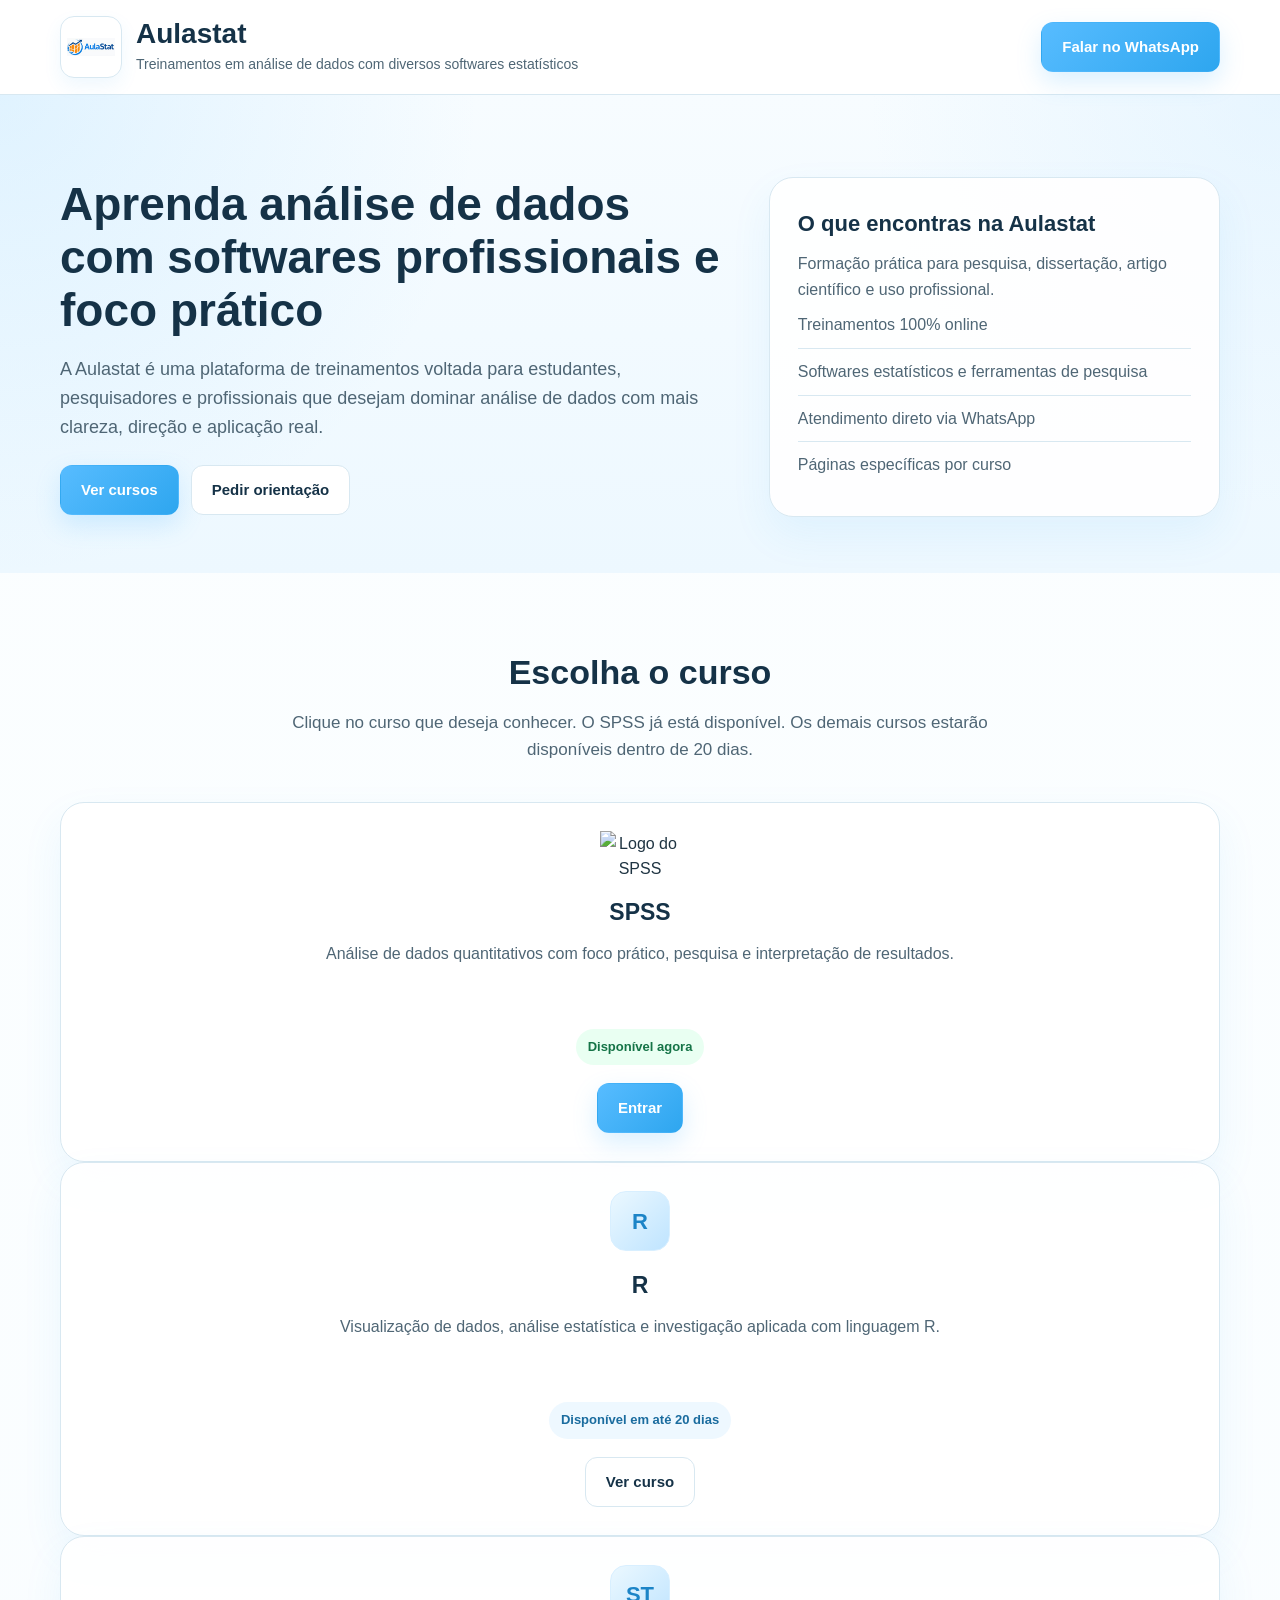
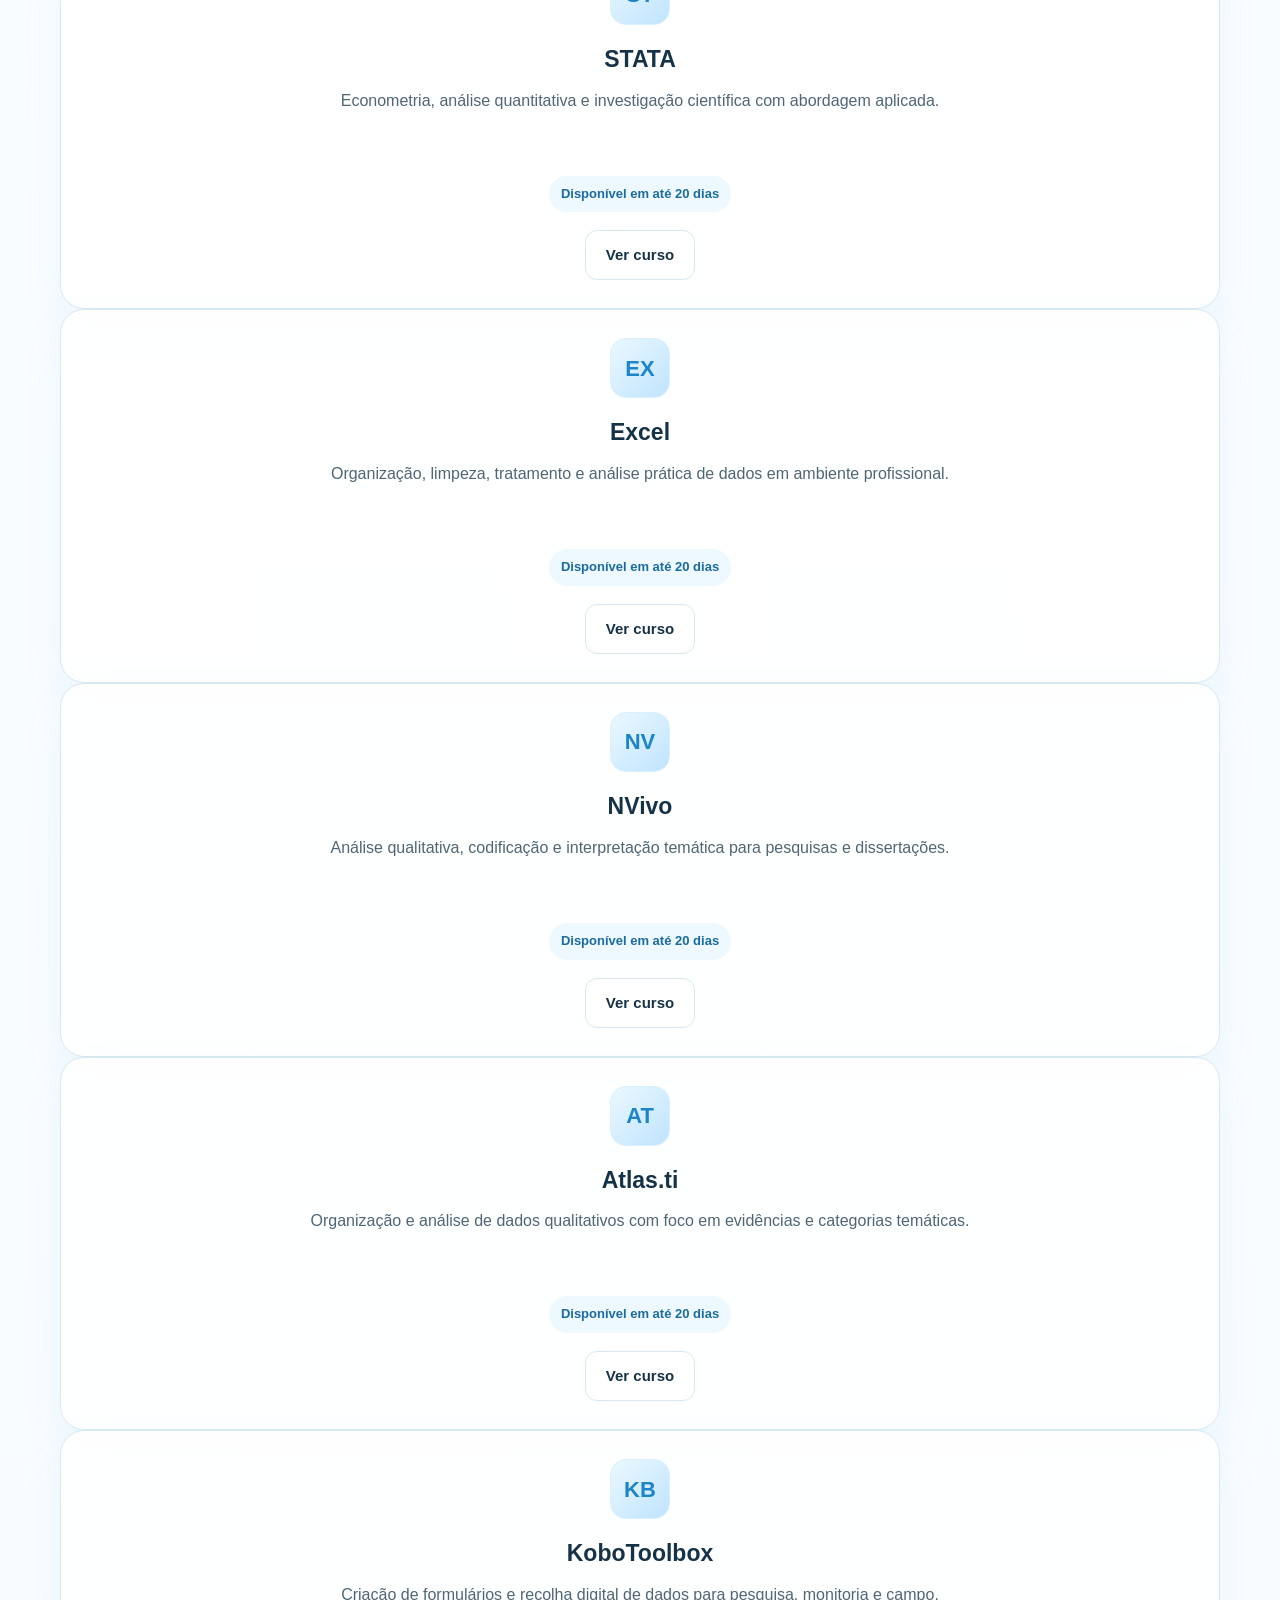
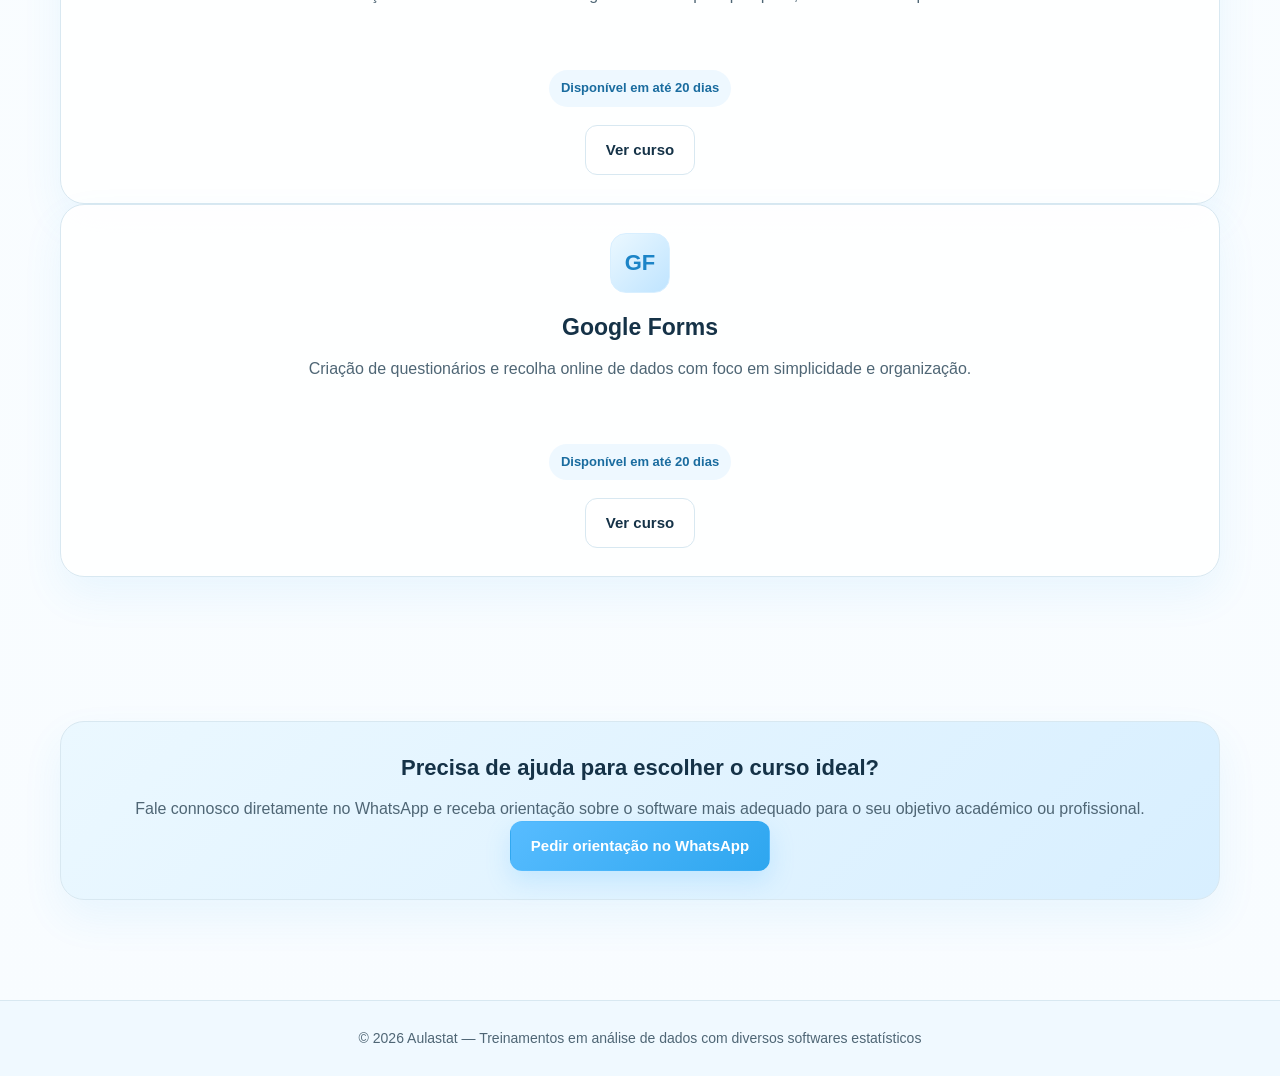
==== commit 41e07d6b: "Update index.html" ====
--- a/index.html
+++ b/index.html
@@ -56,16 +56,14 @@
       <p class="section-subtitle">
         Clique no curso que deseja conhecer. O SPSS já está disponível. Os demais cursos estarão disponíveis dentro de 20 dias.
       </p>
-
-      <div class="grid">
+        
         <div class="course-card">
-          <div class="course-icon">SP</div>
-          <h3>SPSS</h3>
-          <p>Análise de dados quantitativos com foco prático, pesquisa e interpretação de resultados.</p>
-          <span class="status available">Disponível agora</span><br />
-          <a class="btn btn-primary" href="/spss/">Entrar</a>
-        </div>
-
+  <img src="SPSS-logo.png" alt="Logo do SPSS" style="width: 80px; height: auto; display: block; margin: 0 auto 12px;" />
+  <h3>SPSS</h3>
+  <p>Análise de dados quantitativos com foco prático, pesquisa e interpretação de resultados.</p>
+  <span class="status available">Disponível agora</span><br />
+  <a class="btn btn-primary" href="/spss/">Entrar</a>
+</div>
         <div class="course-card">
           <div class="course-icon">R</div>
           <h3>R</h3>
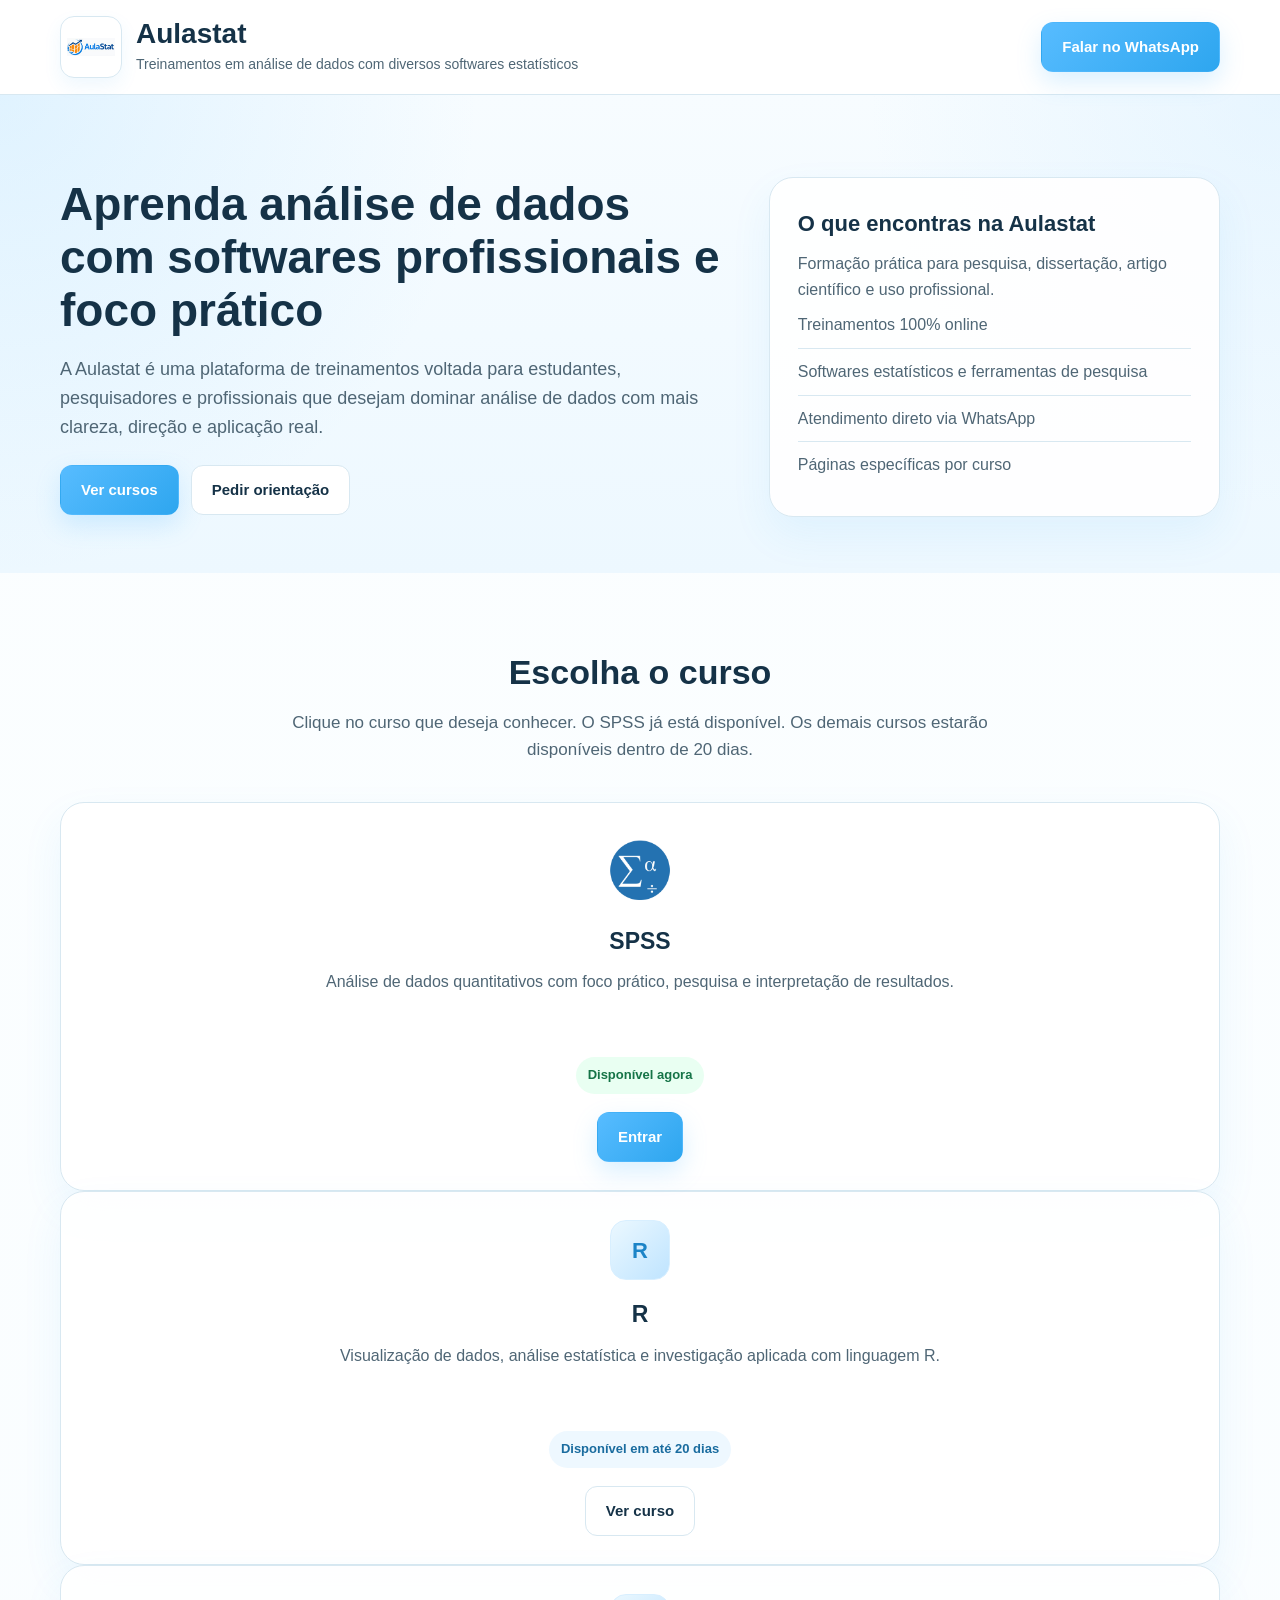
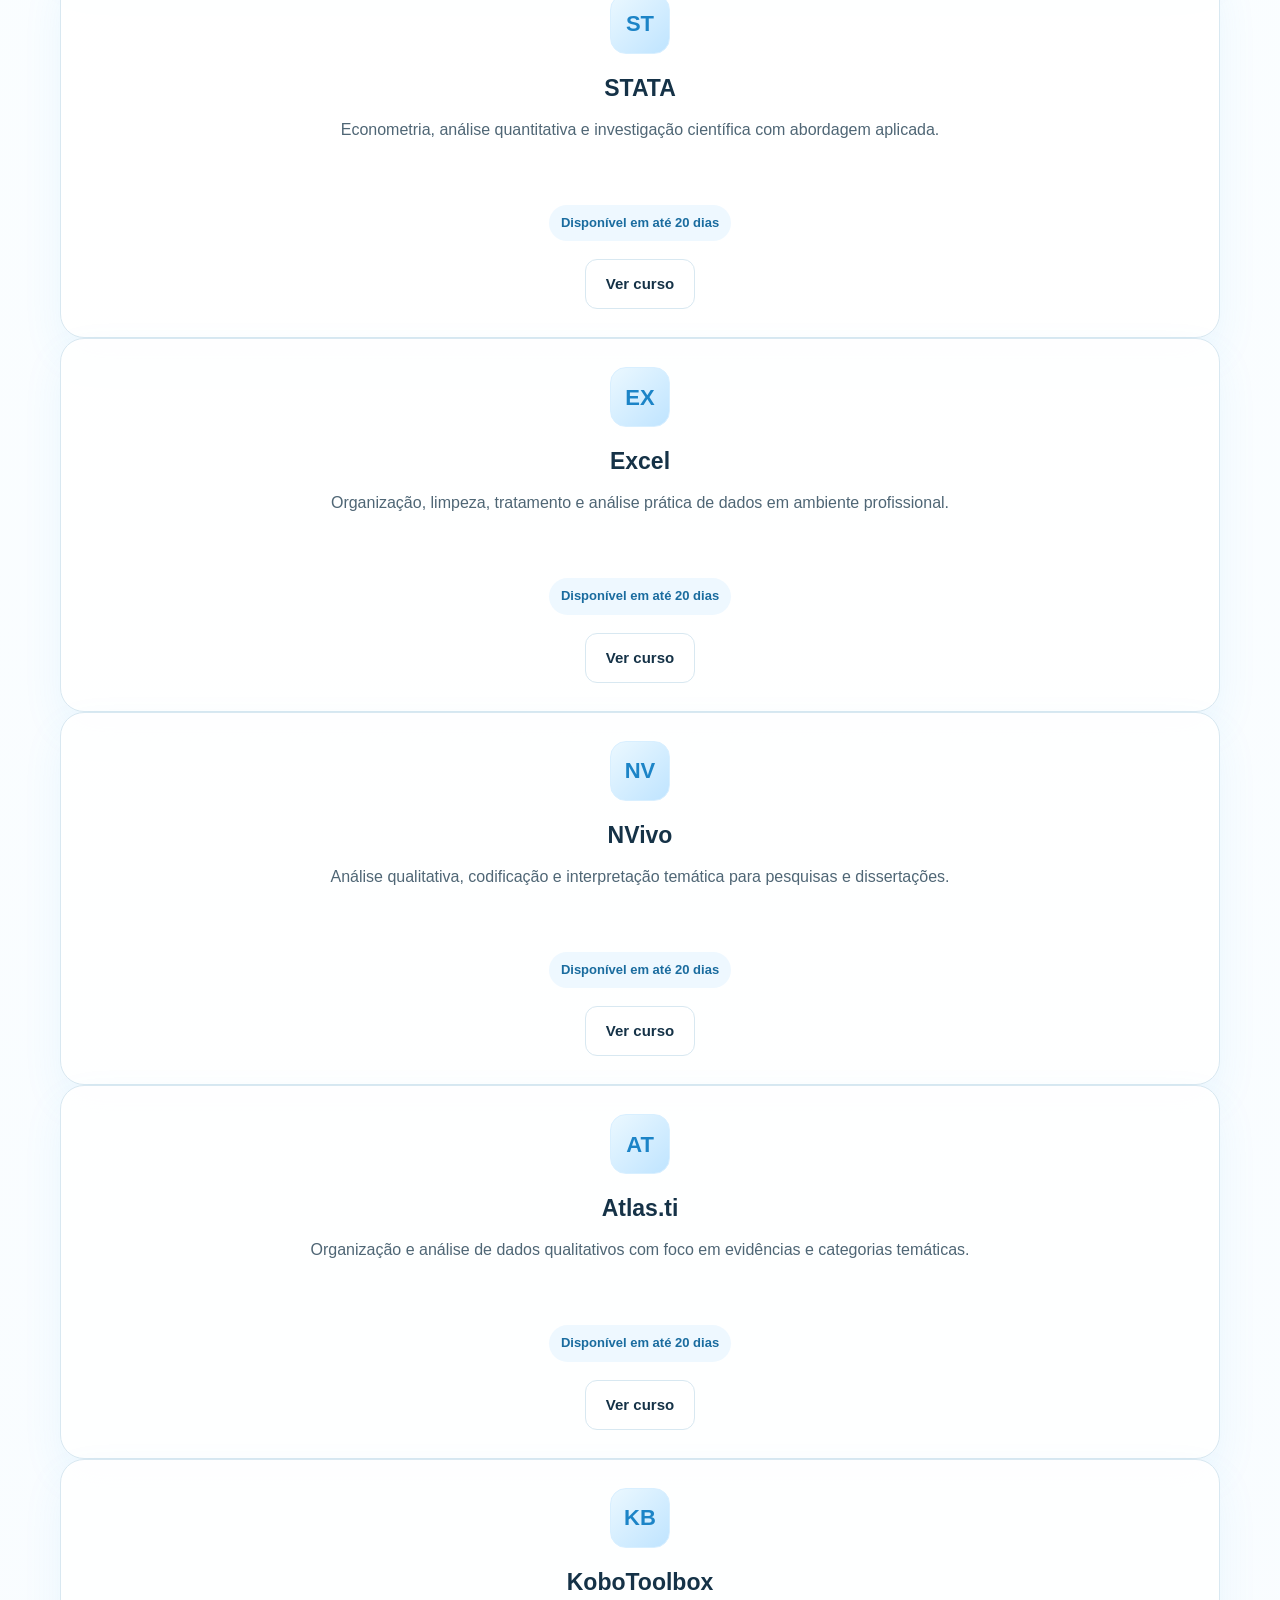
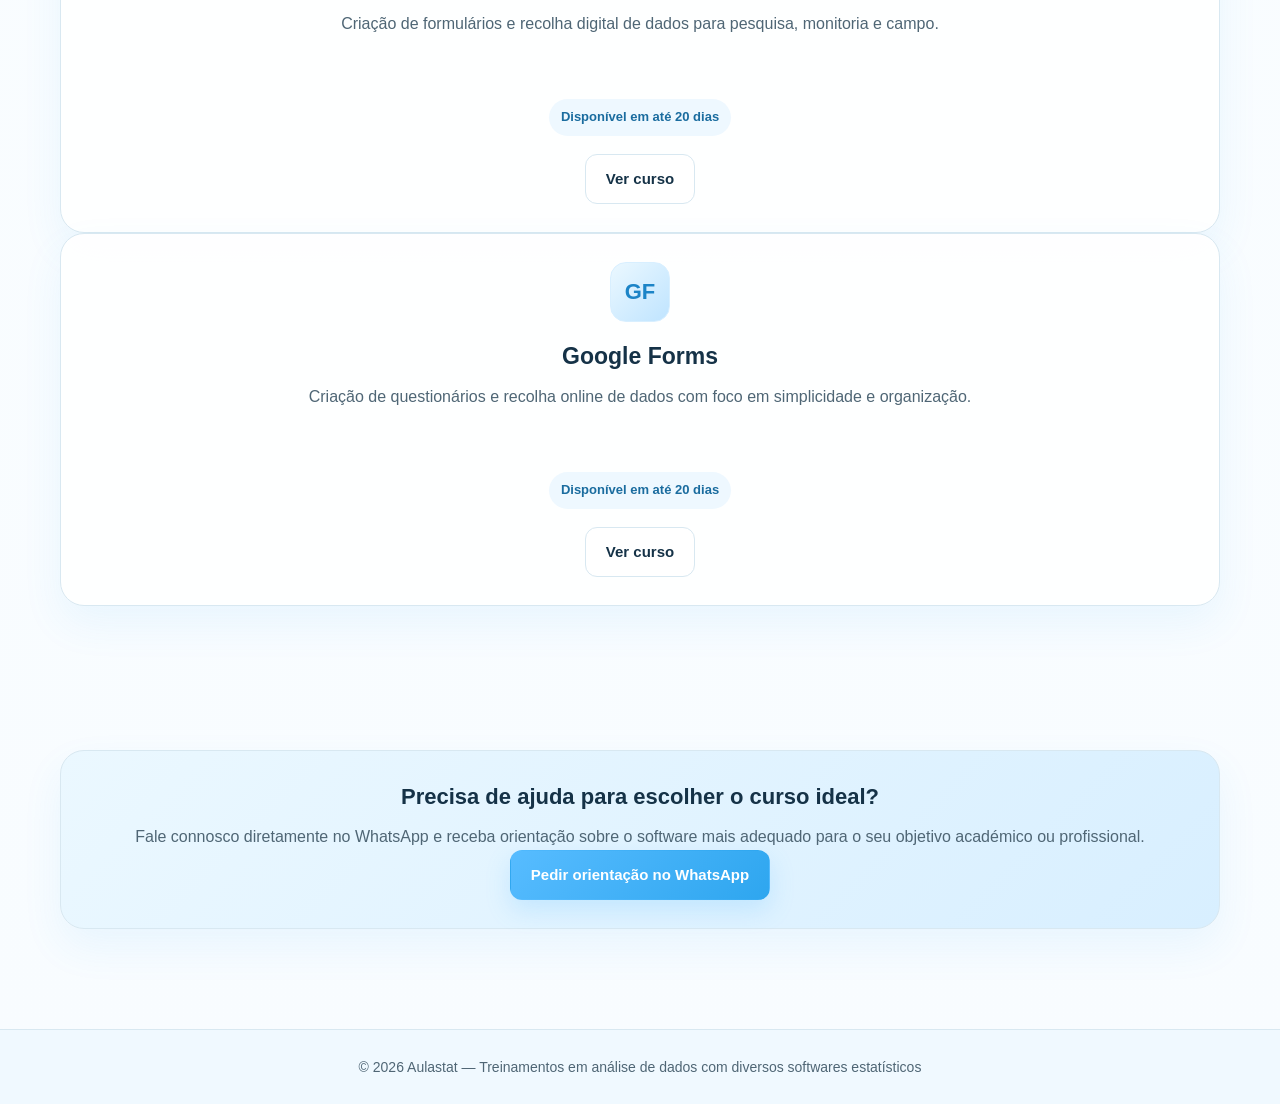
==== commit 2b5300f0: "Update index.html" ====
--- a/index.html
+++ b/index.html
@@ -58,7 +58,7 @@
       </p>
         
         <div class="course-card">
-  <img src="SPSS-logo.png" alt="Logo do SPSS" style="width: 80px; height: auto; display: block; margin: 0 auto 12px;" />
+  <img src="SPSS-blog.png" alt="Logo do SPSS" style="width: 80px; height: auto; display: block; margin: 0 auto 12px;" />
   <h3>SPSS</h3>
   <p>Análise de dados quantitativos com foco prático, pesquisa e interpretação de resultados.</p>
   <span class="status available">Disponível agora</span><br />
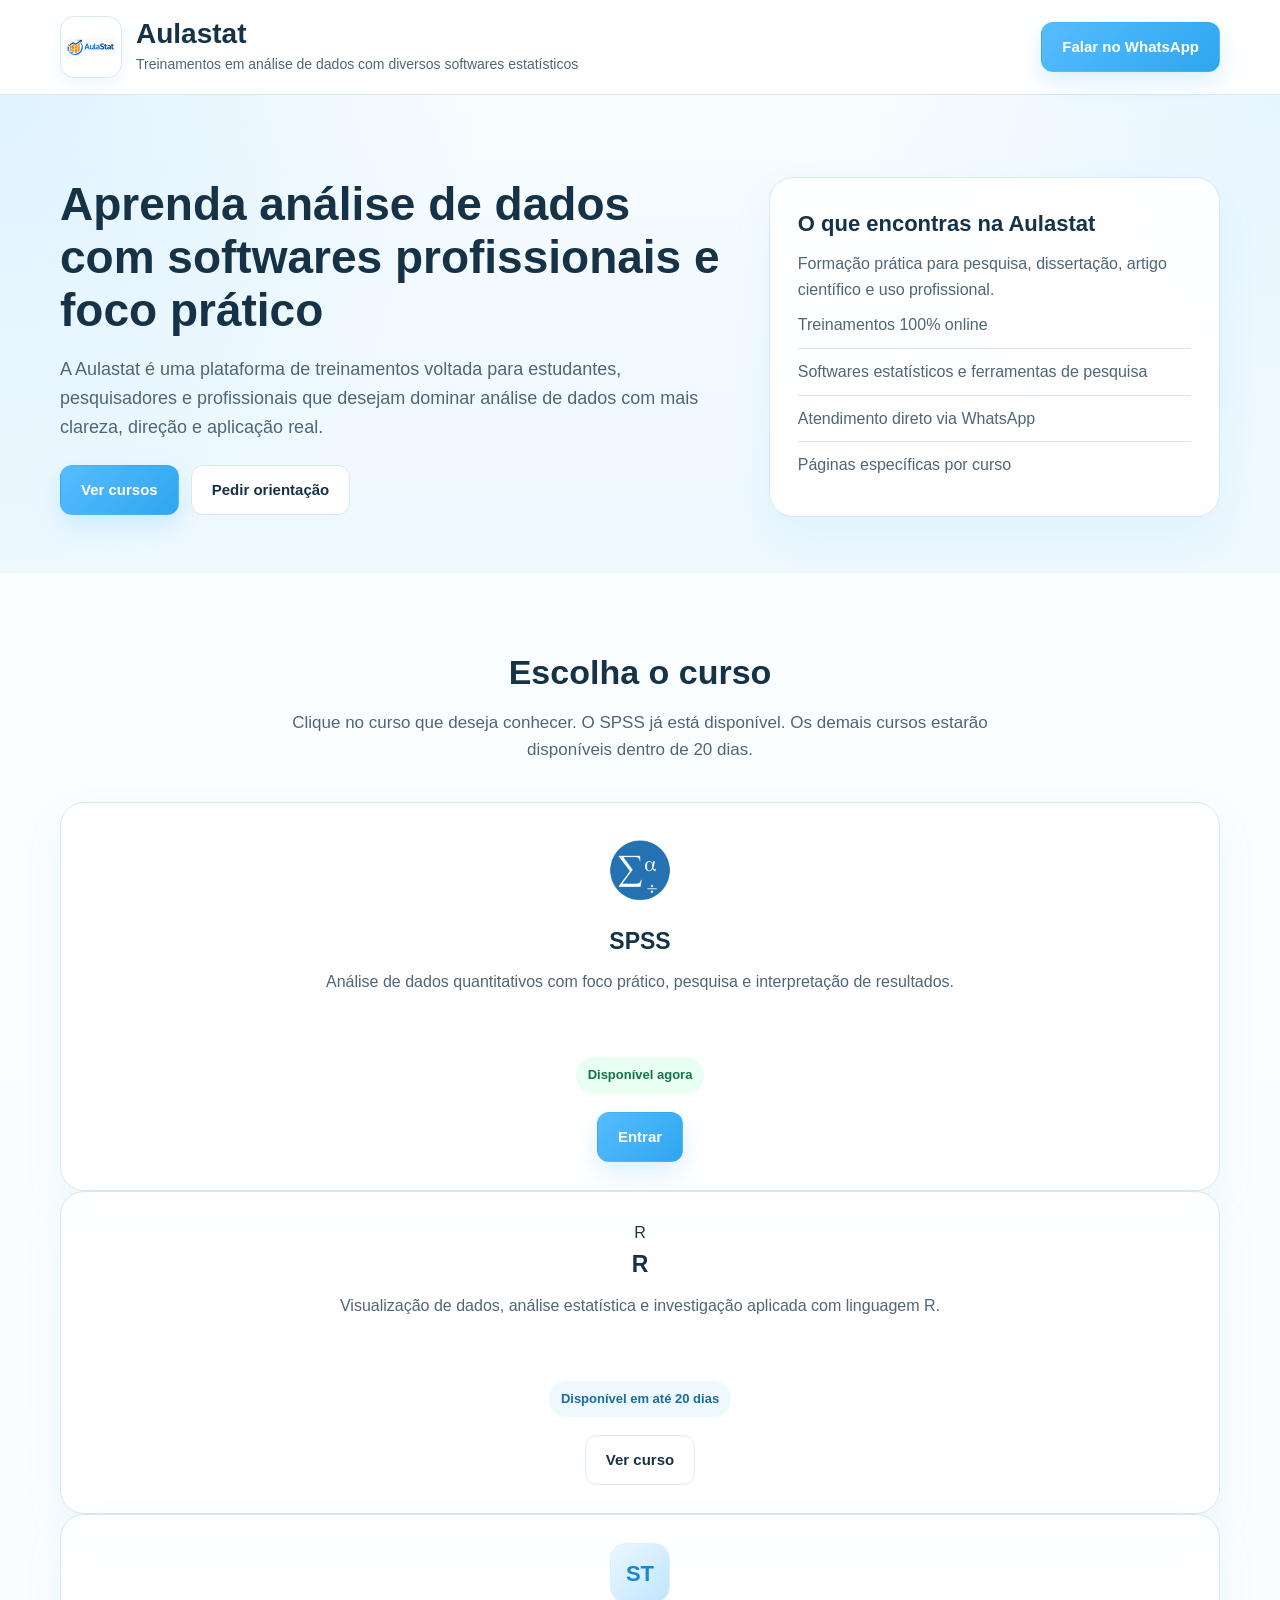
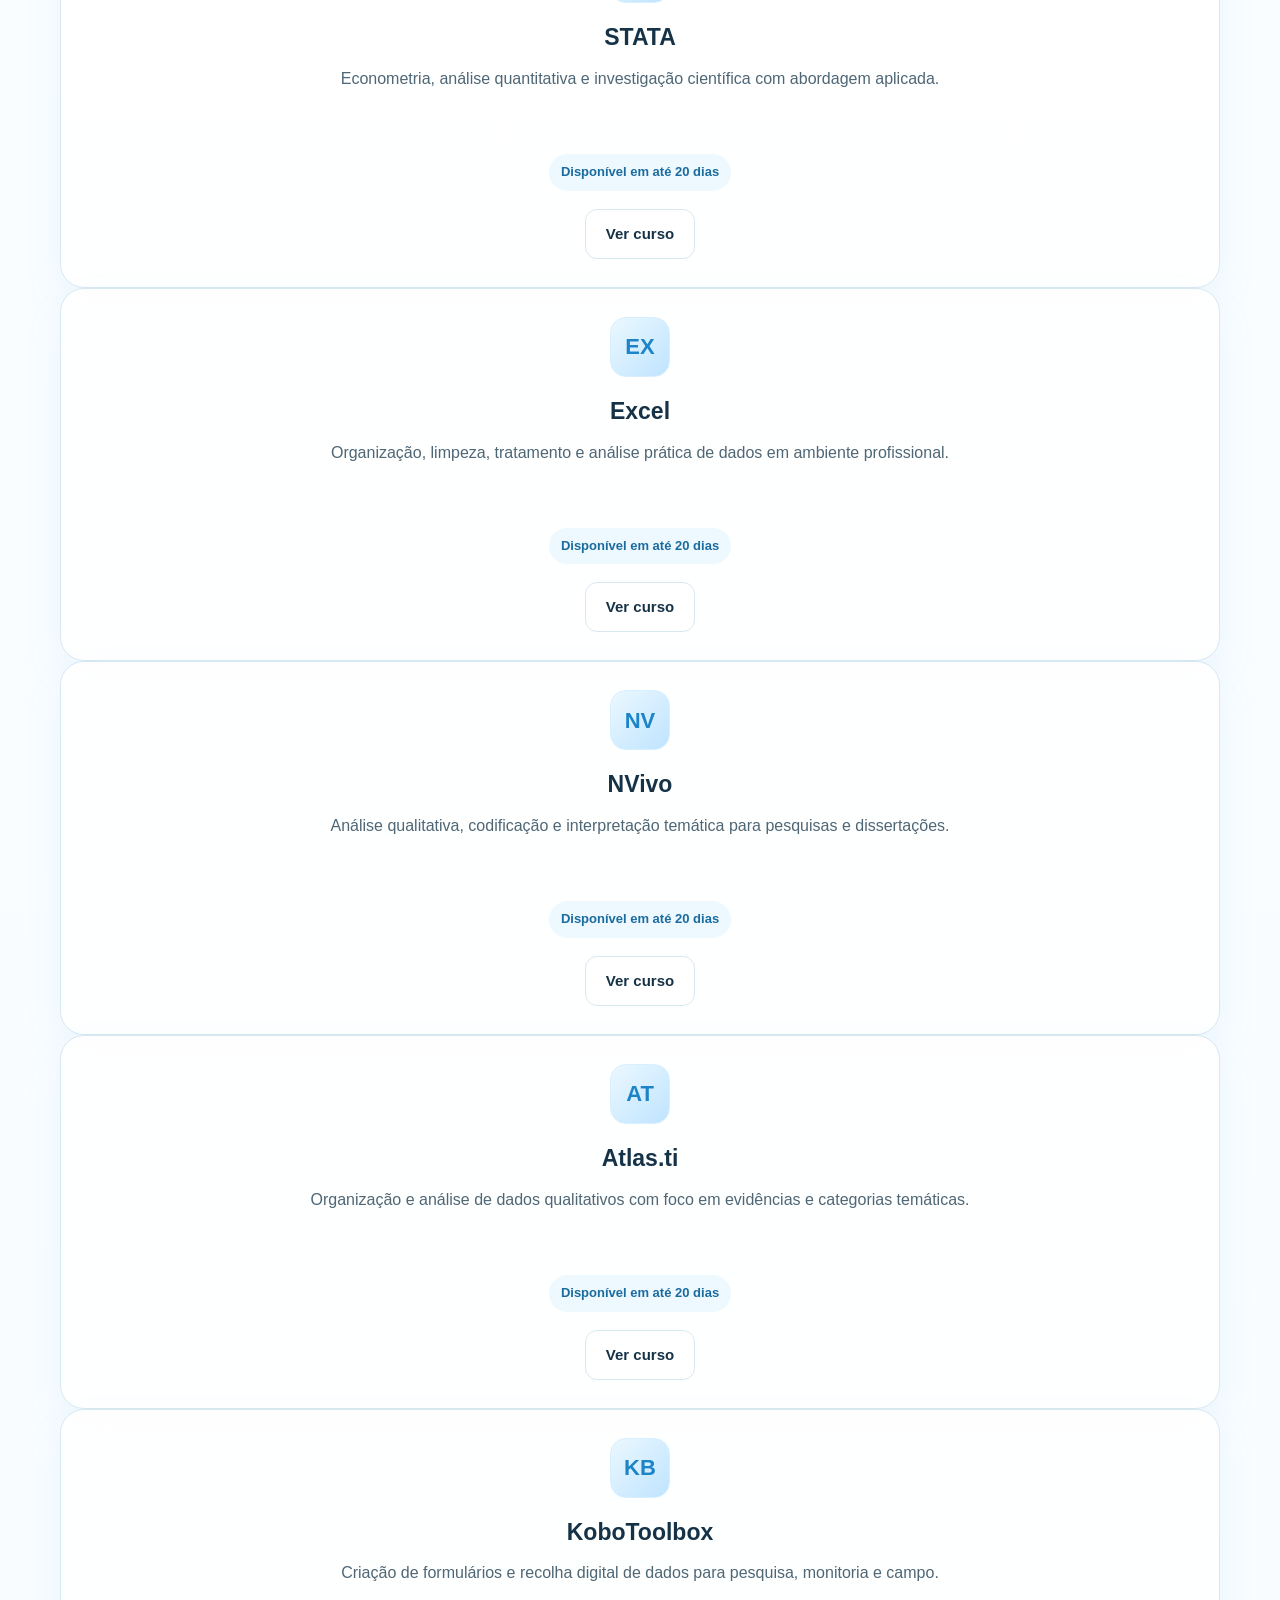
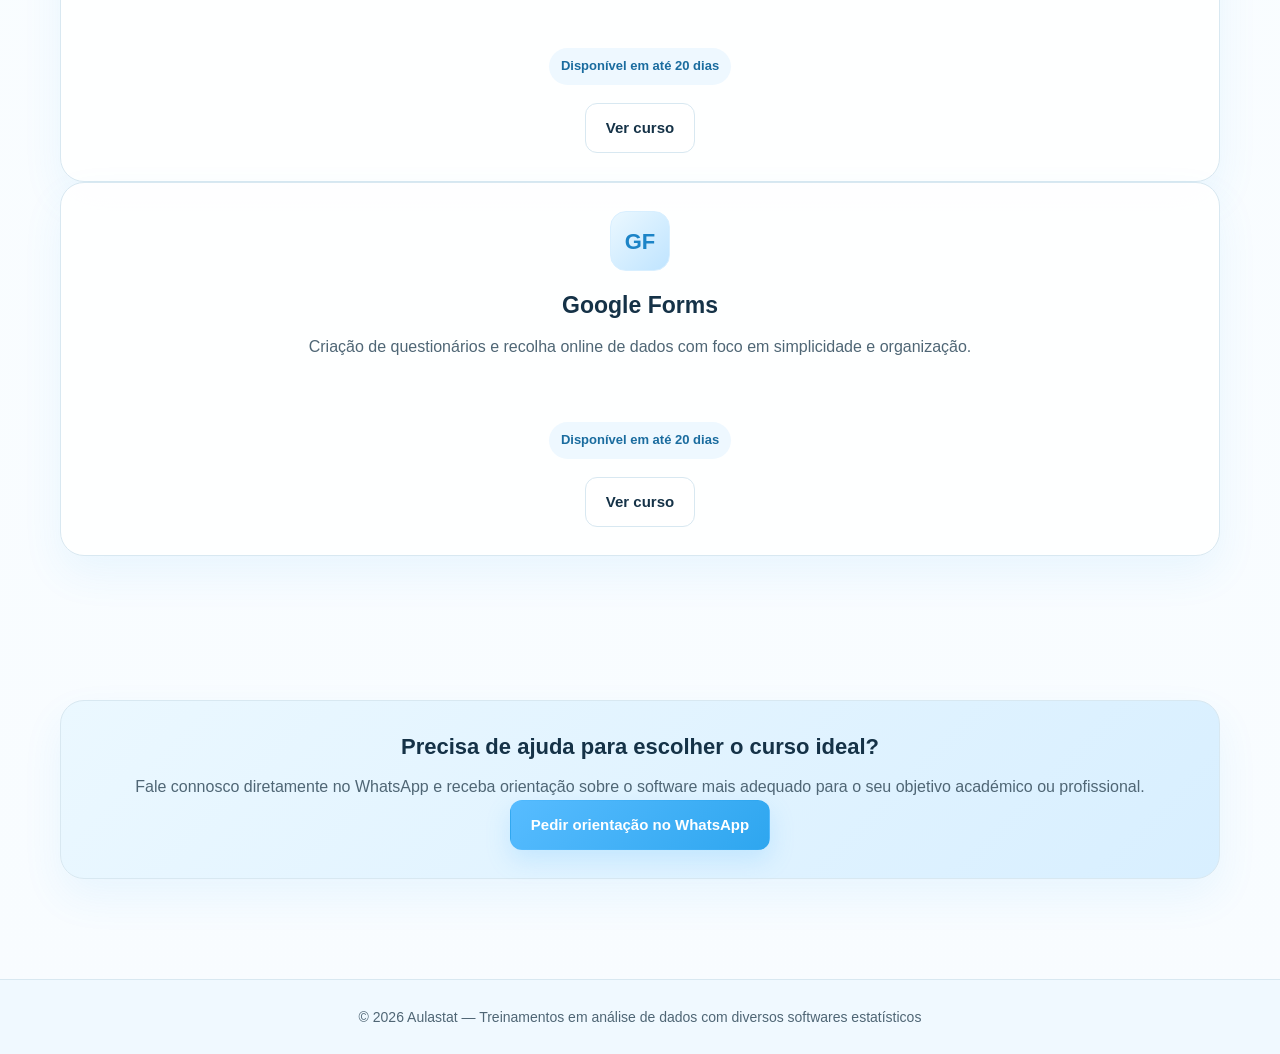
==== commit 72976972: "Update index.html" ====
--- a/index.html
+++ b/index.html
@@ -65,7 +65,7 @@
   <a class="btn btn-primary" href="/spss/">Entrar</a>
 </div>
         <div class="course-card">
-          <div class="course-icon">R</div>
+          <div class="Rlogo.png">R</div>
           <h3>R</h3>
           <p>Visualização de dados, análise estatística e investigação aplicada com linguagem R.</p>
           <span class="status soon">Disponível em até 20 dias</span><br />
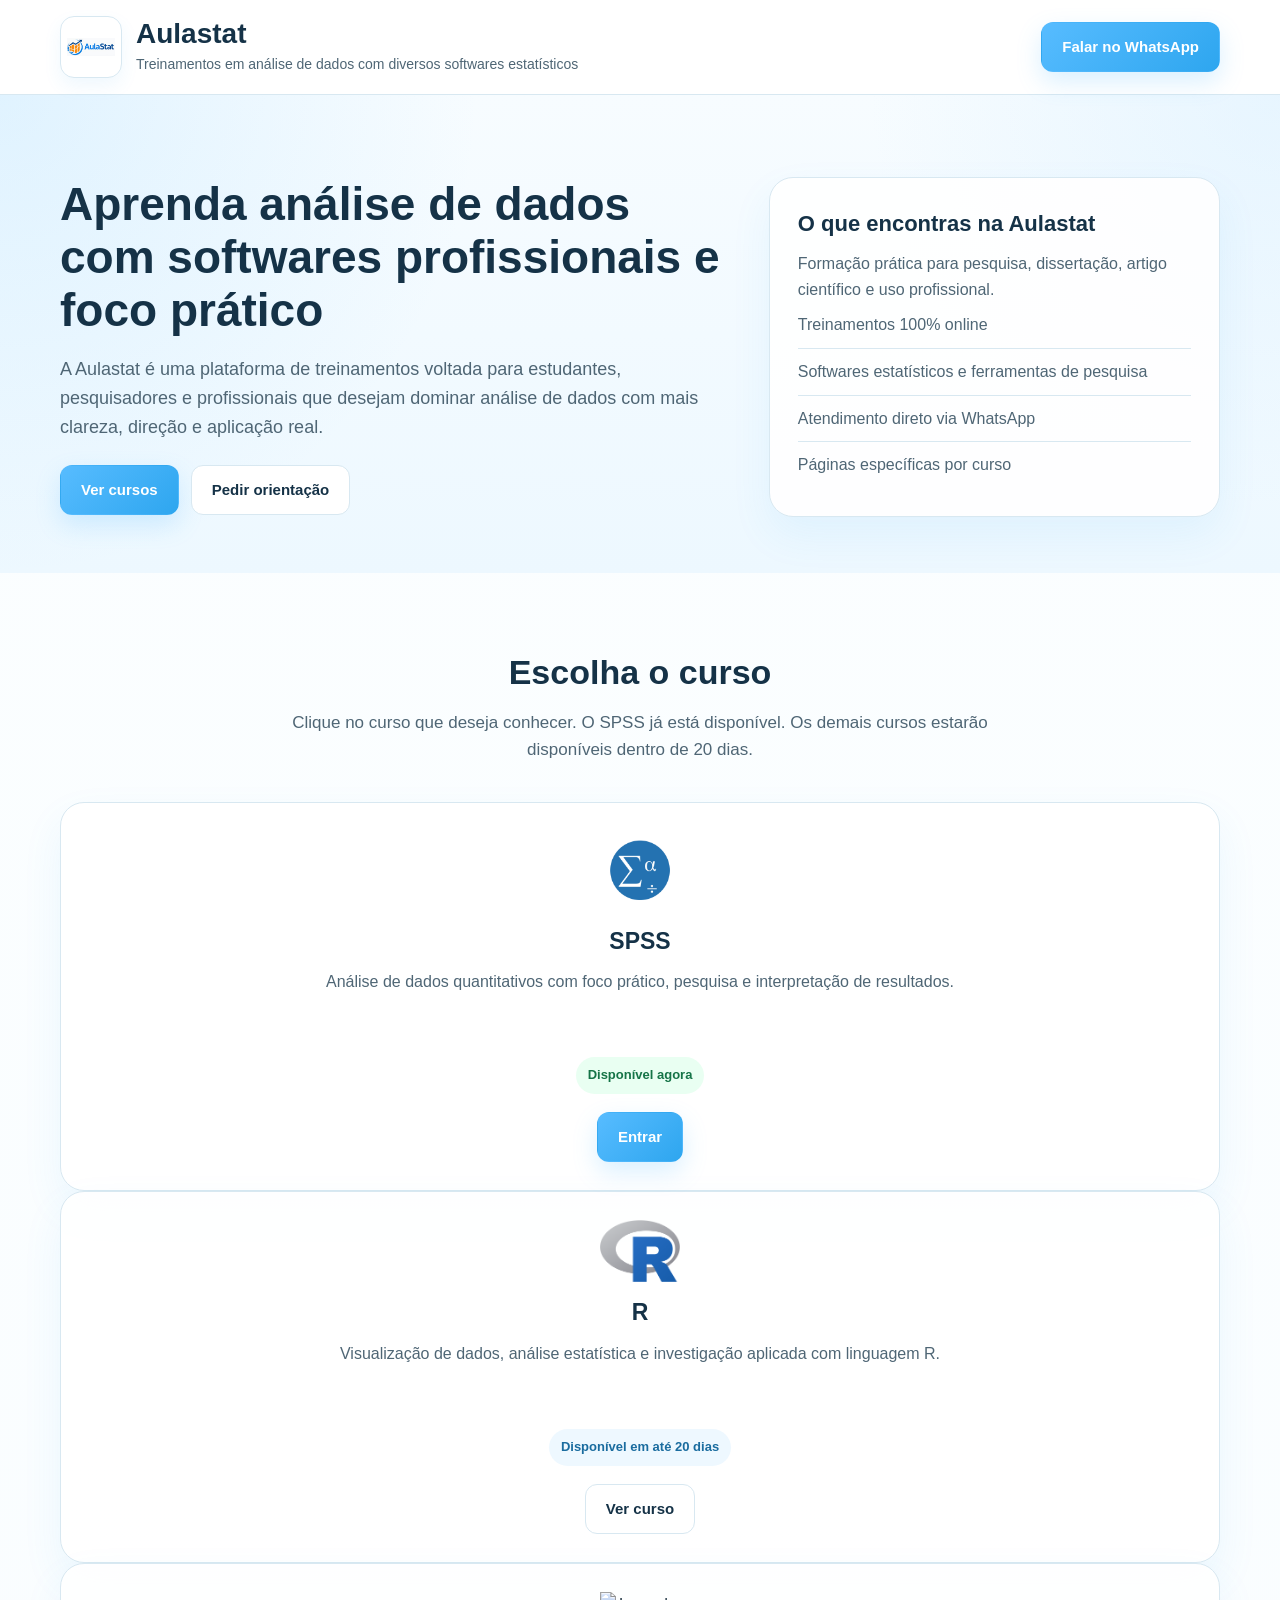
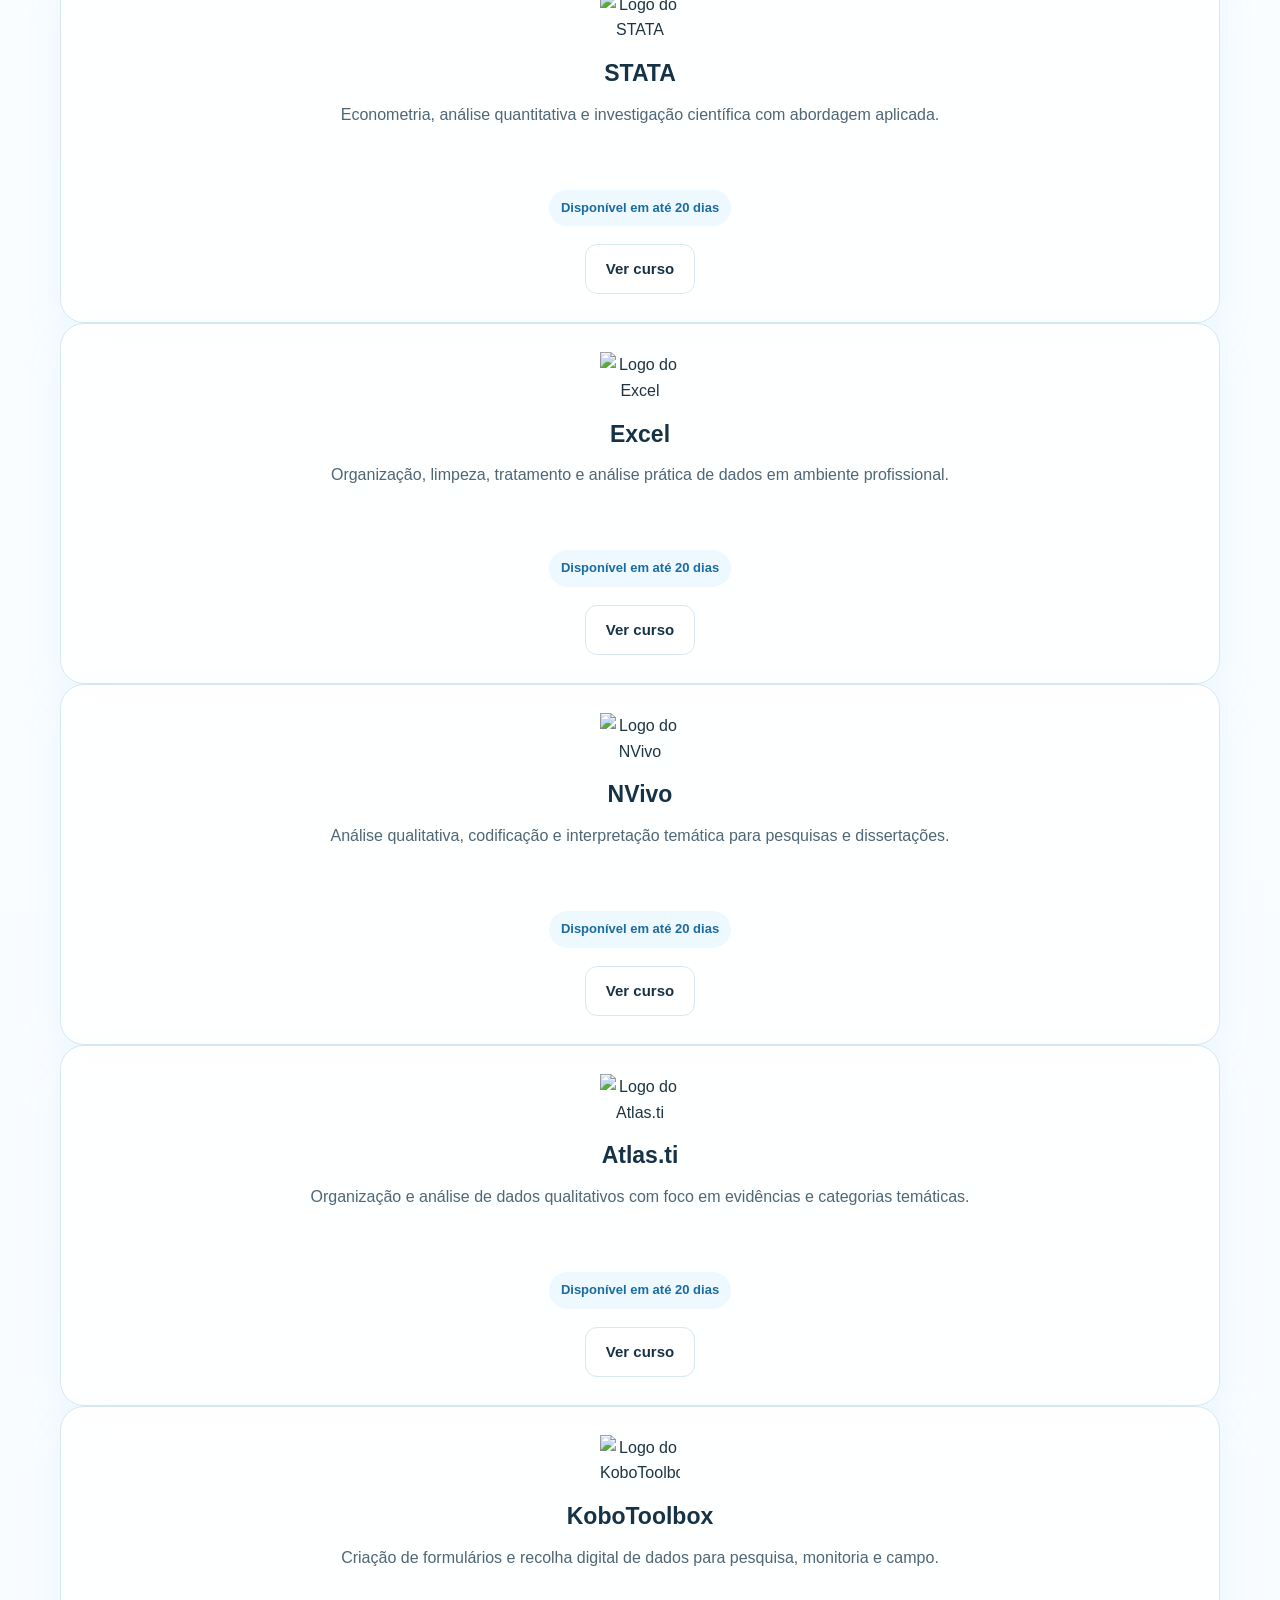
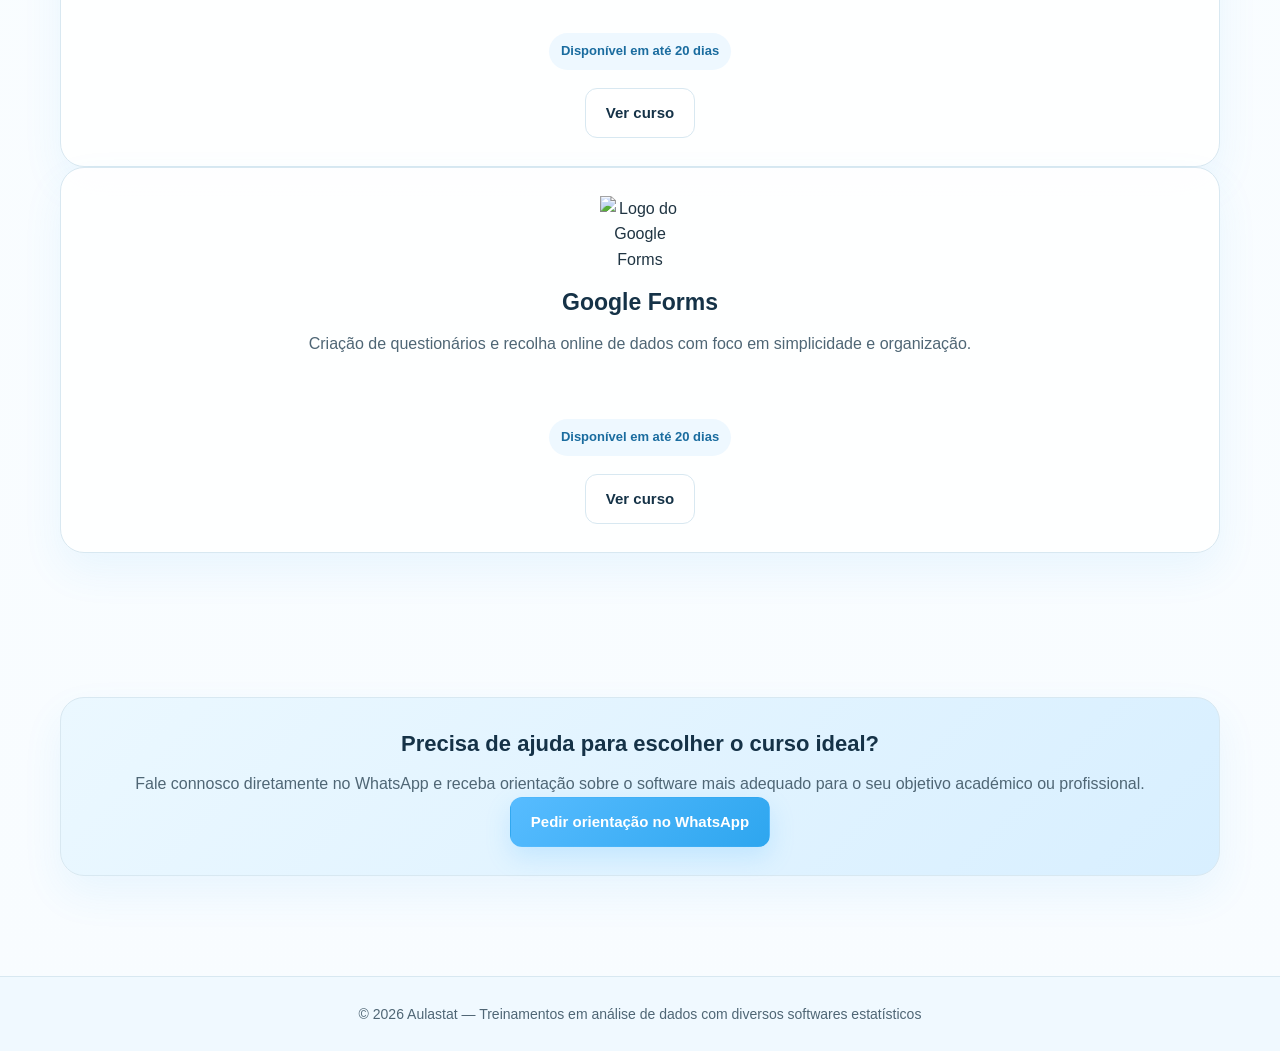
==== commit 20d91ae2: "Update index.html" ====
--- a/index.html
+++ b/index.html
@@ -65,60 +65,68 @@
   <a class="btn btn-primary" href="/spss/">Entrar</a>
 </div>
         <div class="course-card">
-          <div class="Rlogo.png">R</div>
-          <h3>R</h3>
-          <p>Visualização de dados, análise estatística e investigação aplicada com linguagem R.</p>
-          <span class="status soon">Disponível em até 20 dias</span><br />
-          <a class="btn btn-secondary" href="/r/">Ver curso</a>
-        </div>
+  <img src="Rlogo.png" alt="Logo do R" style="width: 80px; height: auto; display: block; margin: 0 auto 12px;" />
+  <h3>R</h3>
+  <p>Visualização de dados, análise estatística e investigação aplicada com linguagem R.</p>
+  <span class="status soon">Disponível em até 20 dias</span><br />
+  <a class="btn btn-secondary" href="/r/">Ver curso</a>
+</div>
 
-        <div class="course-card">
-          <div class="course-icon">ST</div>
-          <h3>STATA</h3>
-          <p>Econometria, análise quantitativa e investigação científica com abordagem aplicada.</p>
-          <span class="status soon">Disponível em até 20 dias</span><br />
-          <a class="btn btn-secondary" href="/stata/">Ver curso</a>
-        </div>
+      <div class="course-card">
+  <img src="STATA-logo.png" alt="Logo do STATA" style="width: 80px; height: auto; display: block; margin: 0 auto 12px;" />
+  <h3>STATA</h3>
+  <p>Econometria, análise quantitativa e investigação científica com abordagem aplicada.</p>
+  <span class="status soon">Disponível em até 20 dias</span><br />
+  <a class="btn btn-secondary" href="/stata/">Ver curso</a>
+</div>
 
-        <div class="course-card">
-          <div class="course-icon">EX</div>
-          <h3>Excel</h3>
-          <p>Organização, limpeza, tratamento e análise prática de dados em ambiente profissional.</p>
-          <span class="status soon">Disponível em até 20 dias</span><br />
-          <a class="btn btn-secondary" href="/excel/">Ver curso</a>
-        </div>
+<div class="course-card">
+  <img src="Excel-logo.png" alt="Logo do Excel" style="width: 80px; height: auto; display: block; margin: 0 auto 12px;" />
+  <h3>Excel</h3>
+  <p>Organização, limpeza, tratamento e análise prática de dados em ambiente profissional.</p>
+  <span class="status soon">Disponível em até 20 dias</span><br />
+  <a class="btn btn-secondary" href="/excel/">Ver curso</a>
+</div>
 
-        <div class="course-card">
-          <div class="course-icon">NV</div>
-          <h3>NVivo</h3>
-          <p>Análise qualitativa, codificação e interpretação temática para pesquisas e dissertações.</p>
-          <span class="status soon">Disponível em até 20 dias</span><br />
-          <a class="btn btn-secondary" href="/nvivo/">Ver curso</a>
-        </div>
+<div class="course-card">
+  <img src="NVivo-logo.png" alt="Logo do NVivo" style="width: 80px; height: auto; display: block; margin: 0 auto 12px;" />
+  <h3>NVivo</h3>
+  <p>Análise qualitativa, codificação e interpretação temática para pesquisas e dissertações.</p>
+  <span class="status soon">Disponível em até 20 dias</span><br />
+  <a class="btn btn-secondary" href="/nvivo/">Ver curso</a>
+</div>
 
-        <div class="course-card">
-          <div class="course-icon">AT</div>
-          <h3>Atlas.ti</h3>
-          <p>Organização e análise de dados qualitativos com foco em evidências e categorias temáticas.</p>
-          <span class="status soon">Disponível em até 20 dias</span><br />
-          <a class="btn btn-secondary" href="/atlas/">Ver curso</a>
-        </div>
+<div class="course-card">
+  <img src="Atlas-logo.png" alt="Logo do Atlas.ti" style="width: 80px; height: auto; display: block; margin: 0 auto 12px;" />
+  <h3>Atlas.ti</h3>
+  <p>Organização e análise de dados qualitativos com foco em evidências e categorias temáticas.</p>
+  <span class="status soon">Disponível em até 20 dias</span><br />
+  <a class="btn btn-secondary" href="/atlas/">Ver curso</a>
+</div>
 
-        <div class="course-card">
-          <div class="course-icon">KB</div>
-          <h3>KoboToolbox</h3>
-          <p>Criação de formulários e recolha digital de dados para pesquisa, monitoria e campo.</p>
-          <span class="status soon">Disponível em até 20 dias</span><br />
-          <a class="btn btn-secondary" href="/kobo/">Ver curso</a>
-        </div>
+<div class="course-card">
+  <img src="Kobo-logo.png" alt="Logo do KoboToolbox" style="width: 80px; height: auto; display: block; margin: 0 auto 12px;" />
+  <h3>KoboToolbox</h3>
+  <p>Criação de formulários e recolha digital de dados para pesquisa, monitoria e campo.</p>
+  <span class="status soon">Disponível em até 20 dias</span><br />
+  <a class="btn btn-secondary" href="/kobo/">Ver curso</a>
+</div>
 
-        <div class="course-card">
-          <div class="course-icon">GF</div>
-          <h3>Google Forms</h3>
-          <p>Criação de questionários e recolha online de dados com foco em simplicidade e organização.</p>
-          <span class="status soon">Disponível em até 20 dias</span><br />
-          <a class="btn btn-secondary" href="/googleforms/">Ver curso</a>
-        </div>
+<div class="course-card">
+  <img src="GoogleForms-logo.png" alt="Logo do Google Forms" style="width: 80px; height: auto; display: block; margin: 0 auto 12px;" />
+  <h3>Google Forms</h3>
+  <p>Criação de questionários e recolha online de dados com foco em simplicidade e organização.</p>
+  <span class="status soon">Disponível em até 20 dias</span><br />
+  <a class="btn btn-secondary" href="/googleforms/">Ver curso</a>
+</div>
+
+
+
+
+
+
+
+      
       </div>
     </div>
   </section>
